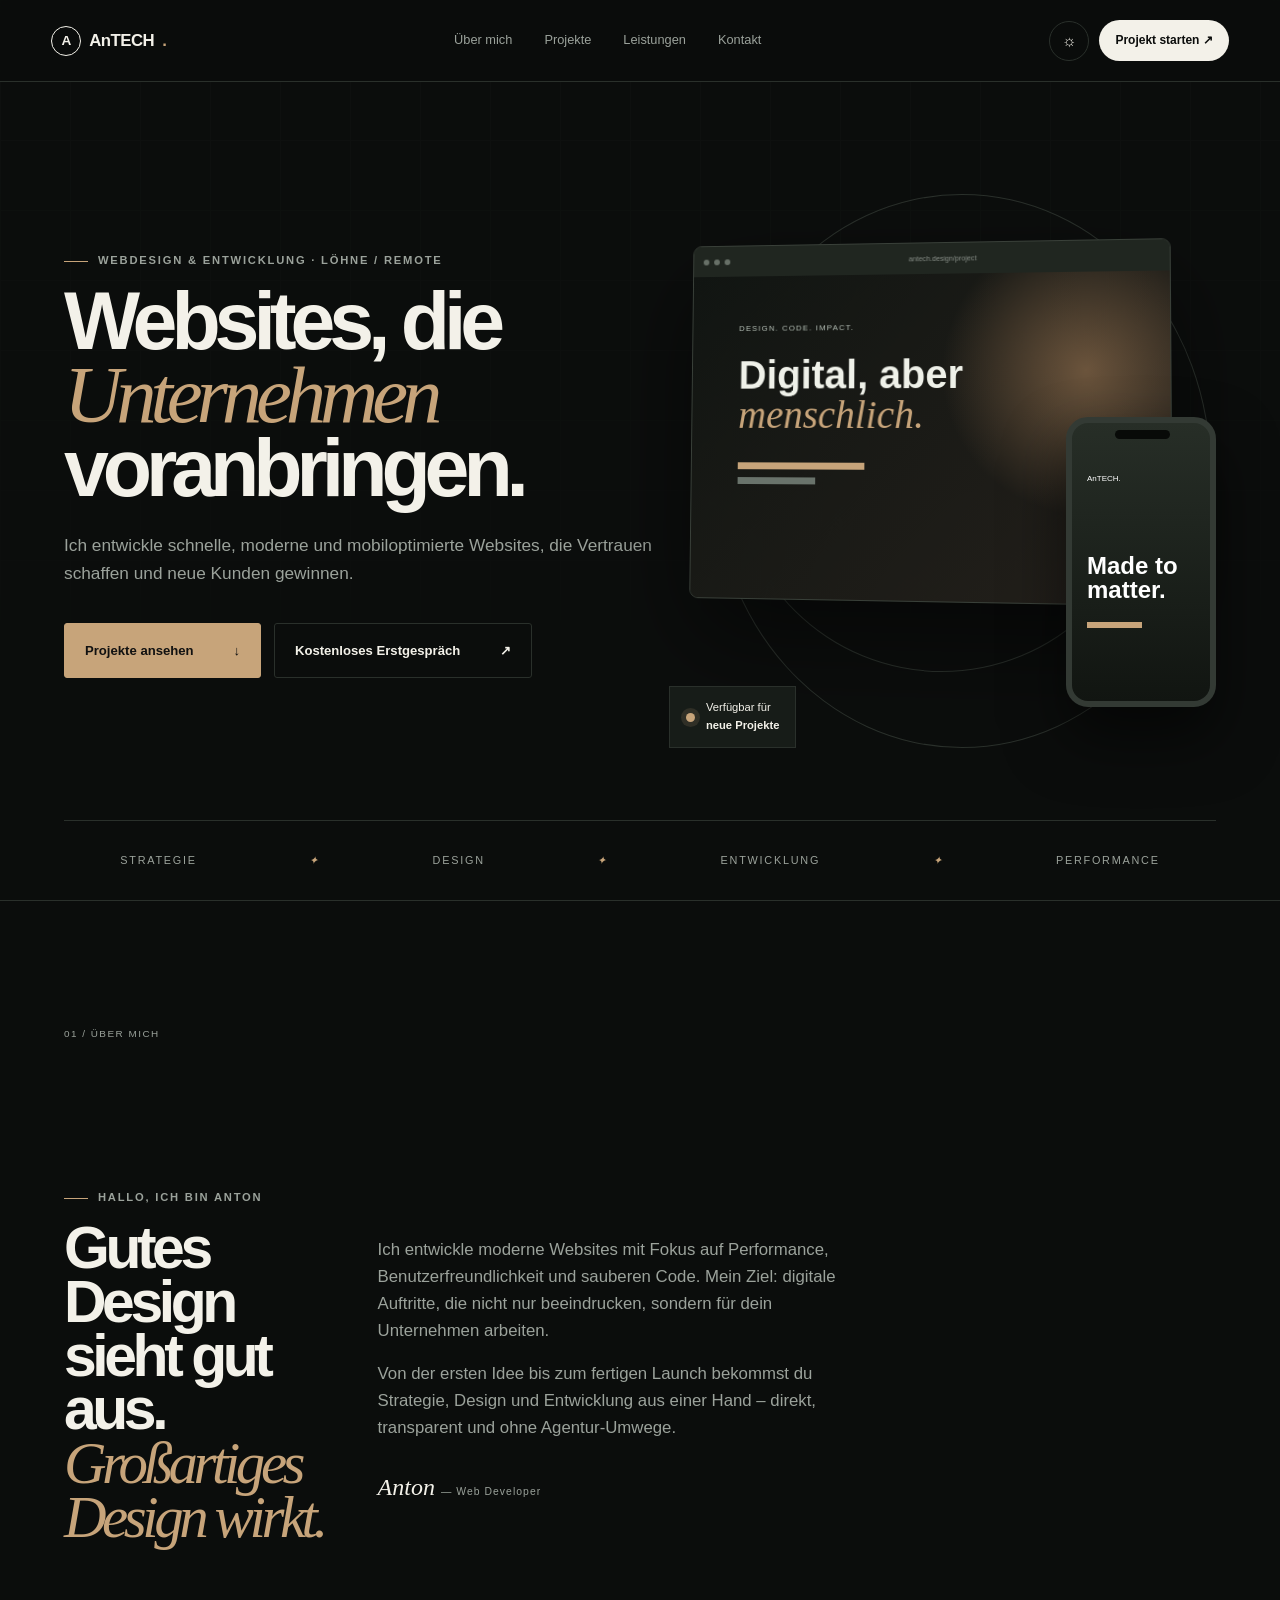
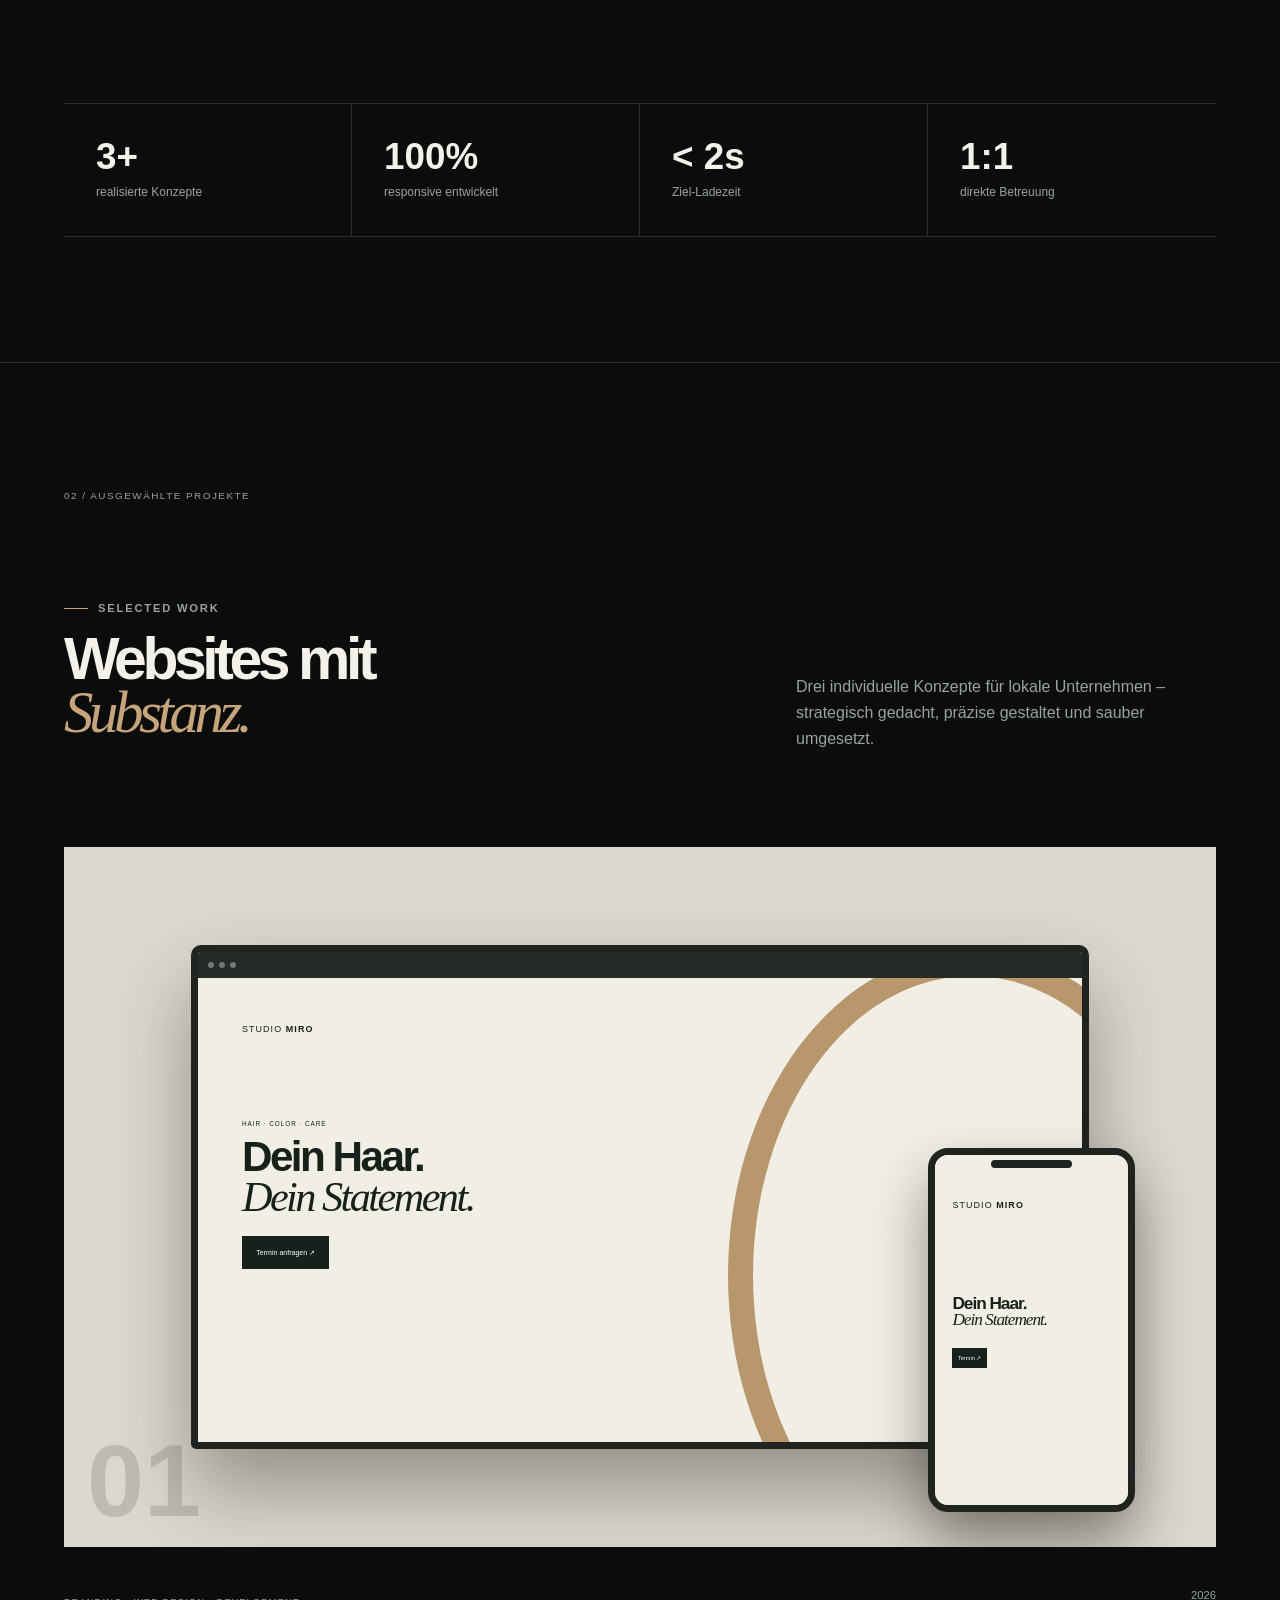
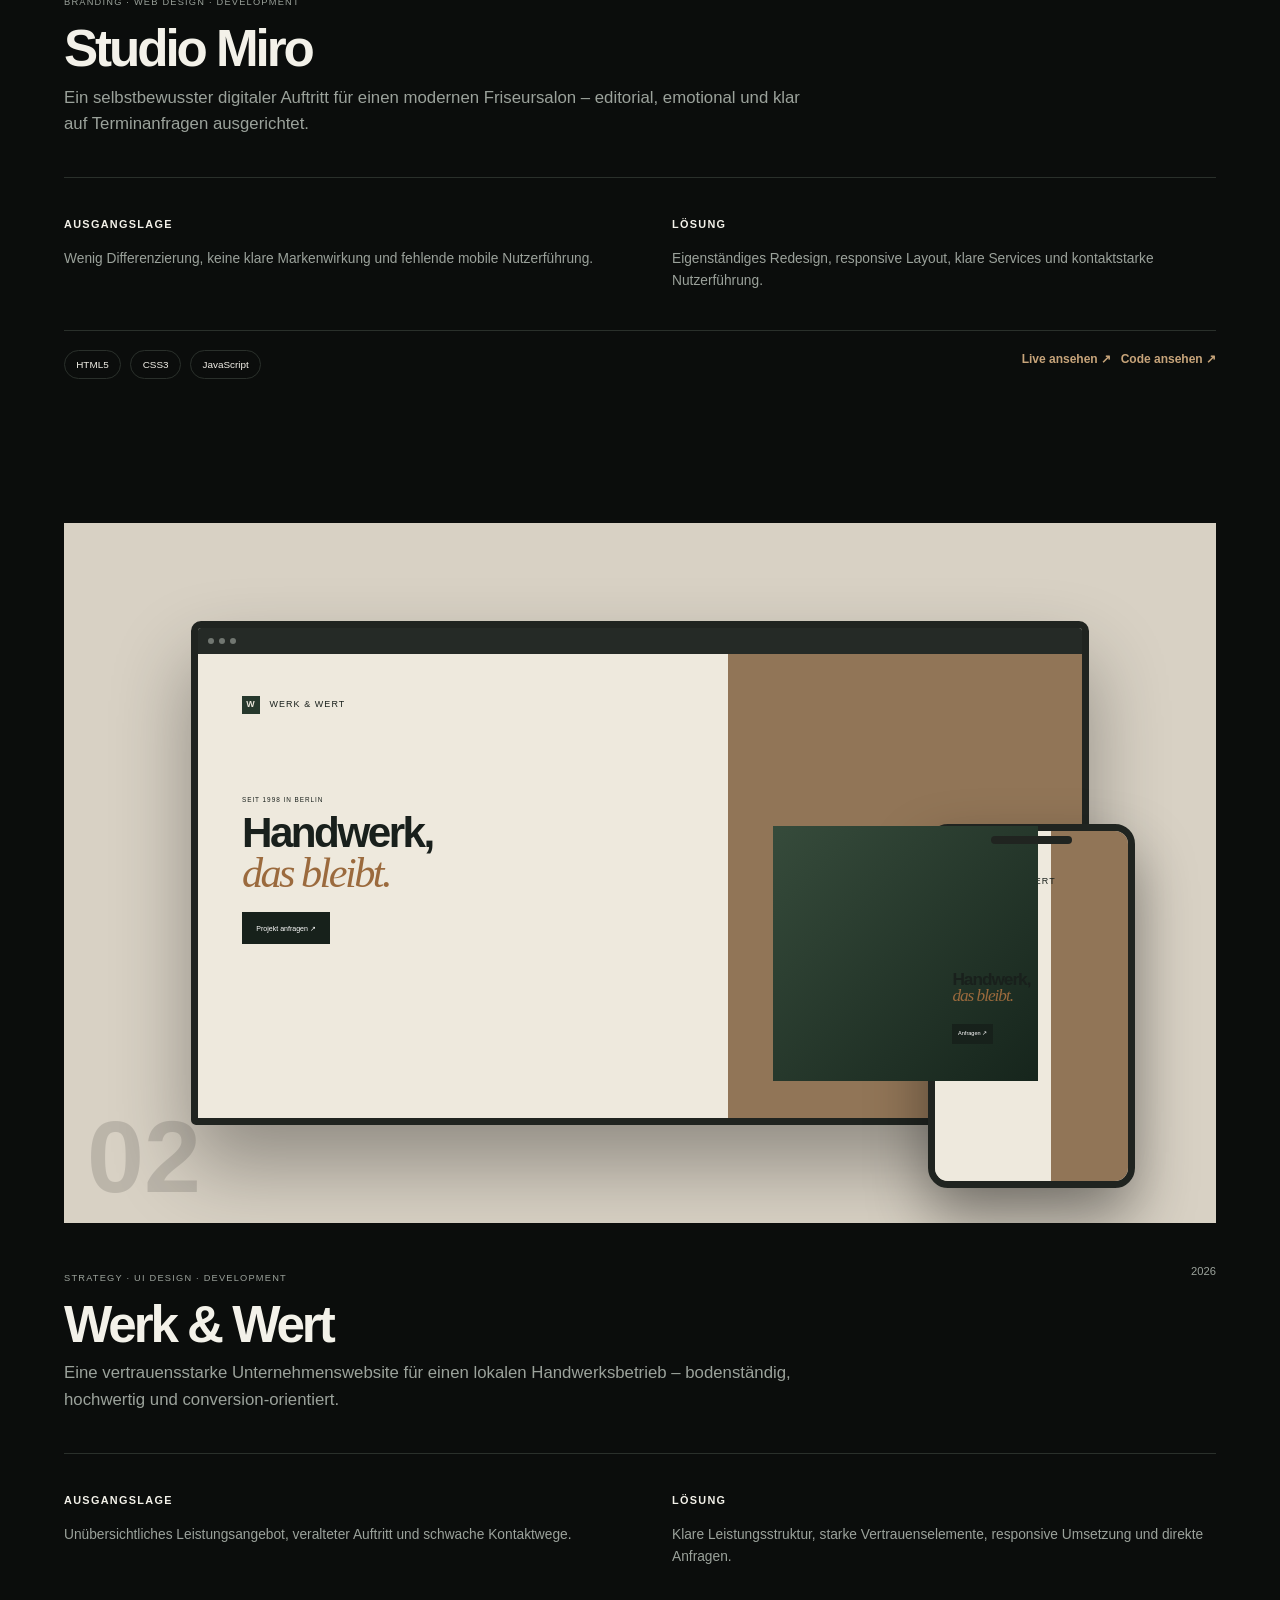
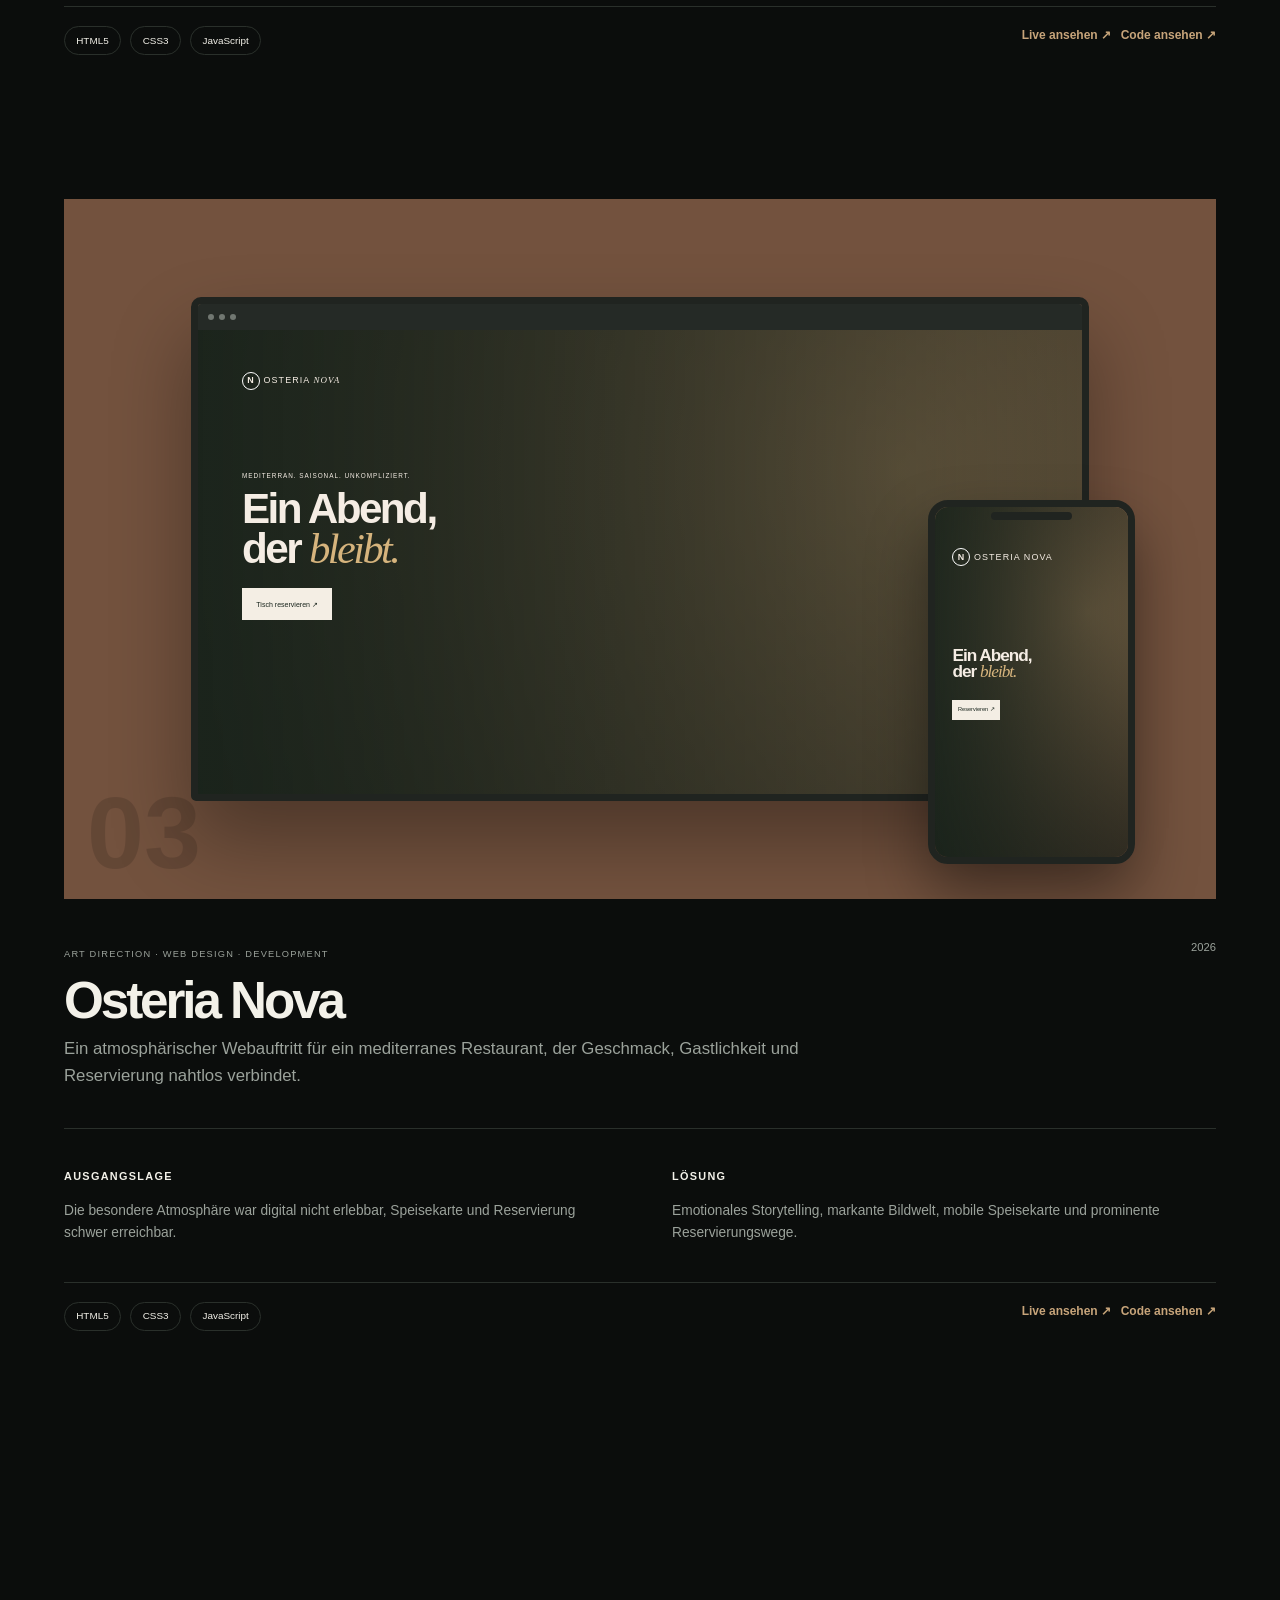
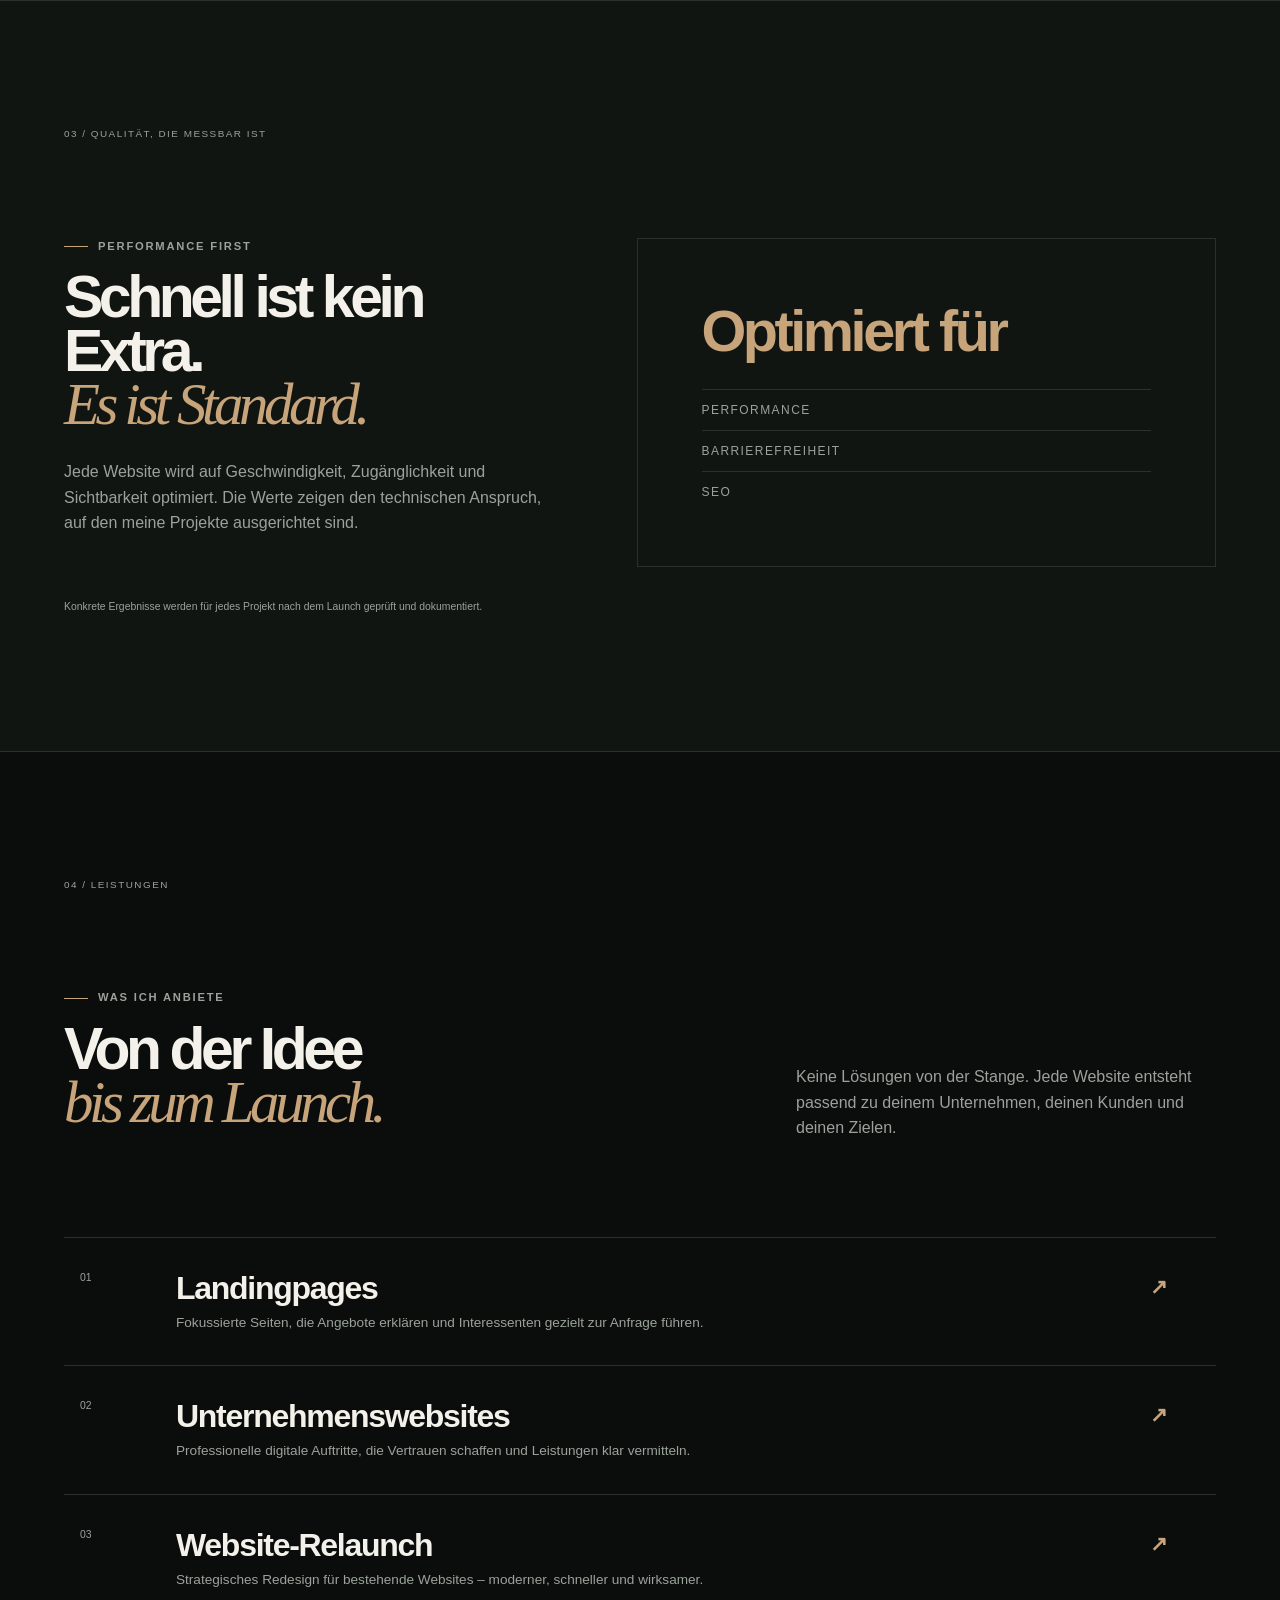
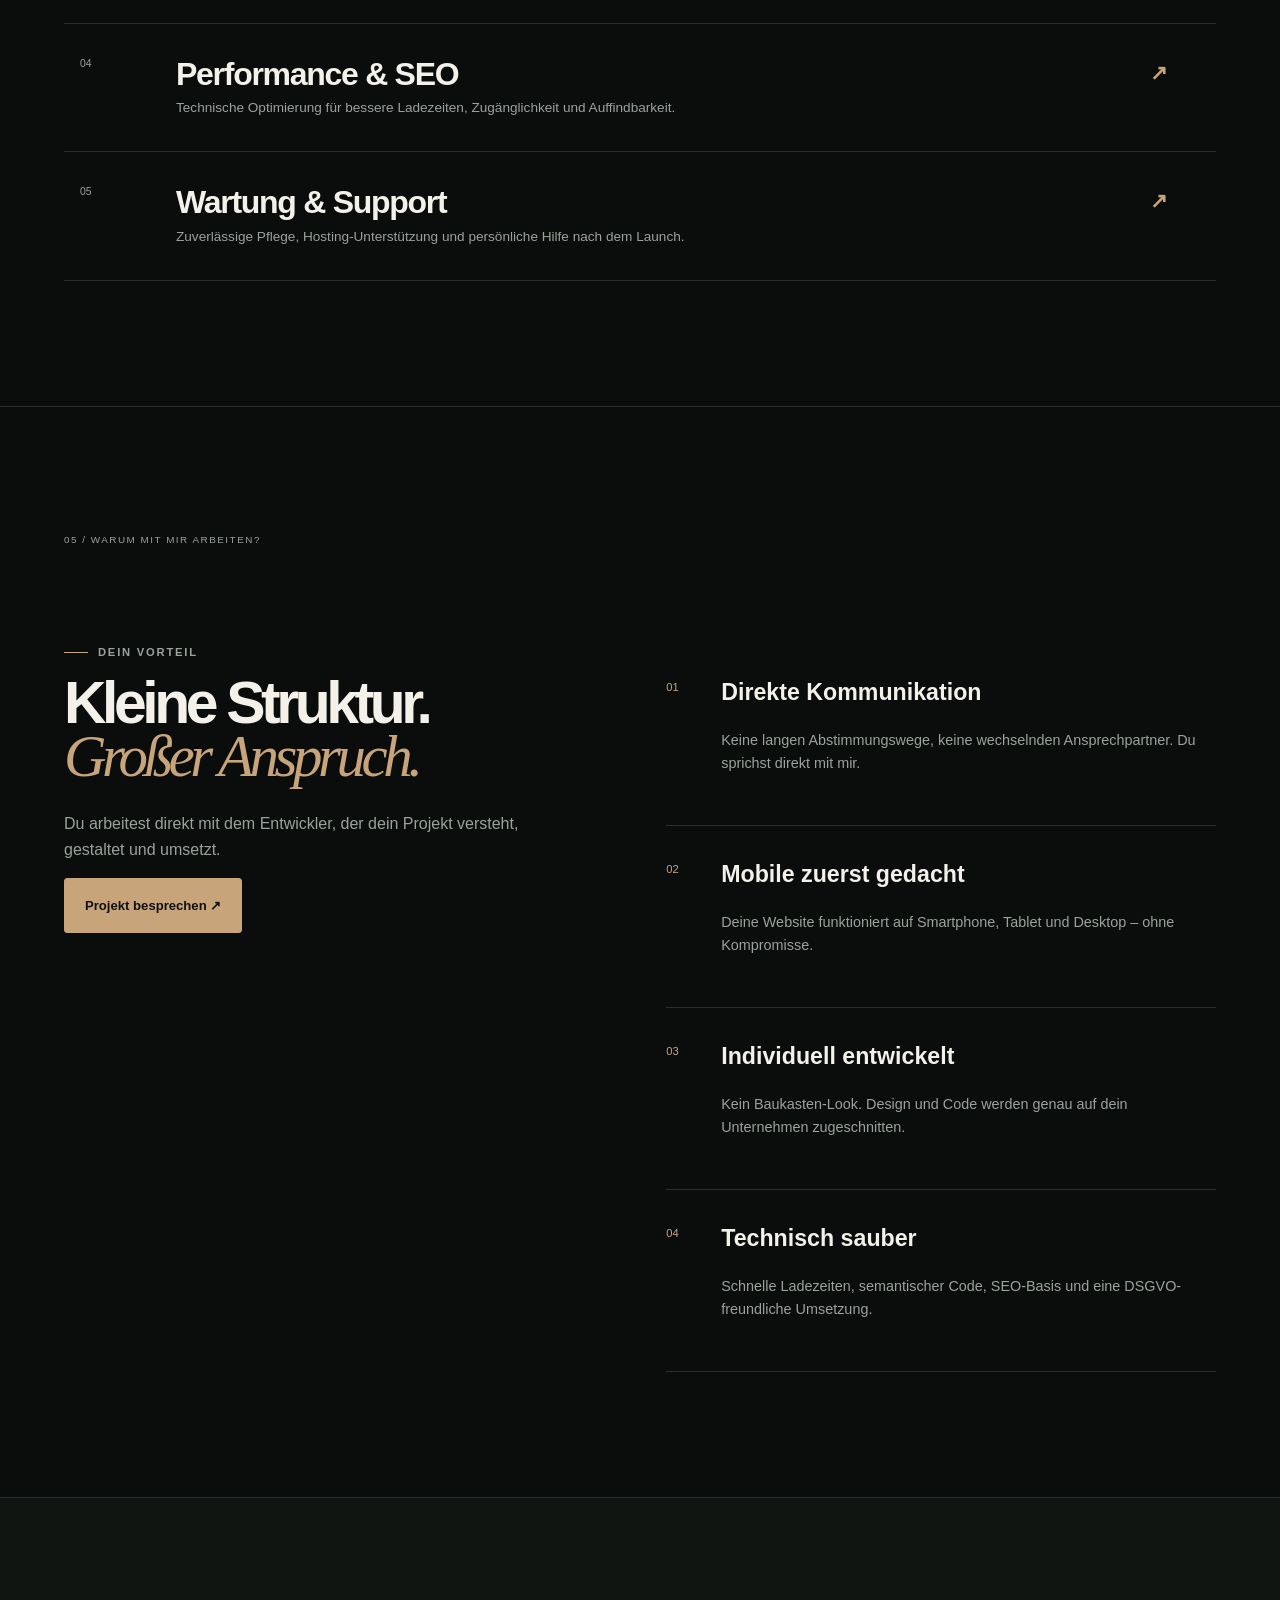
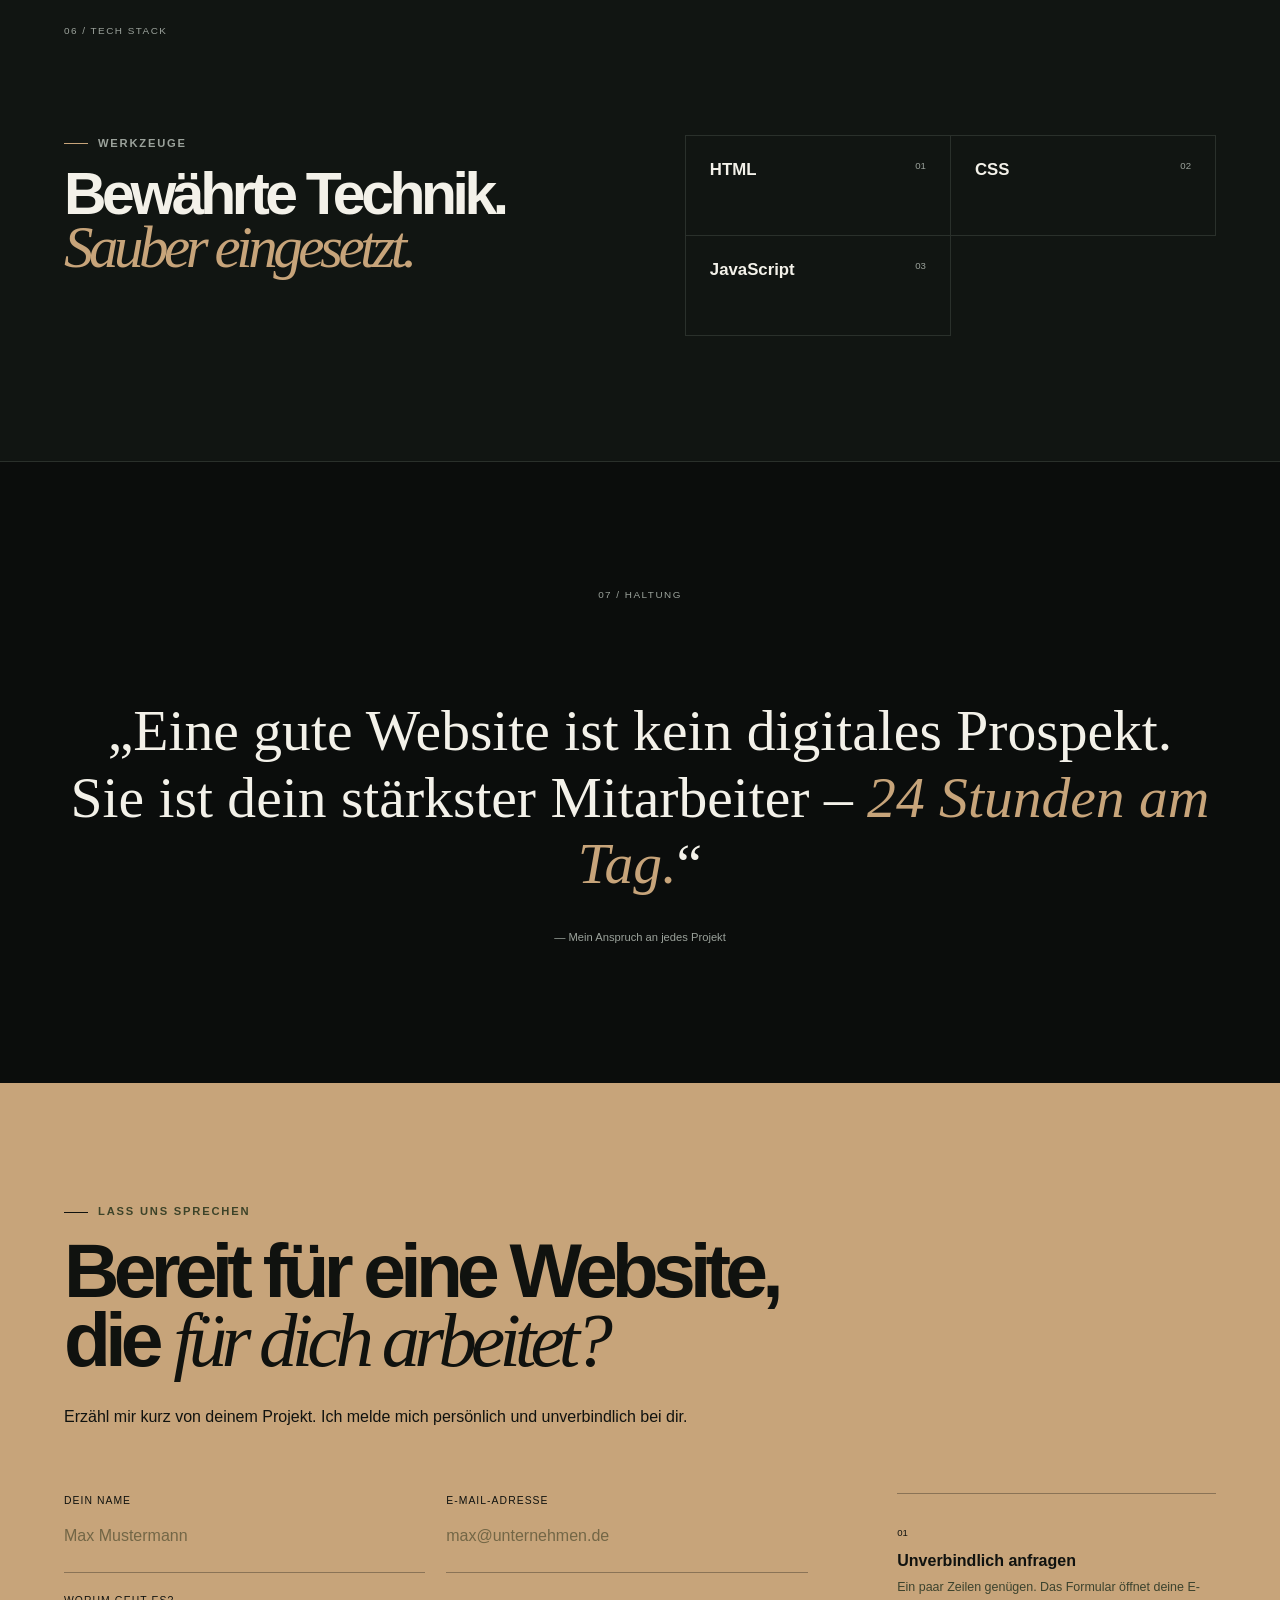
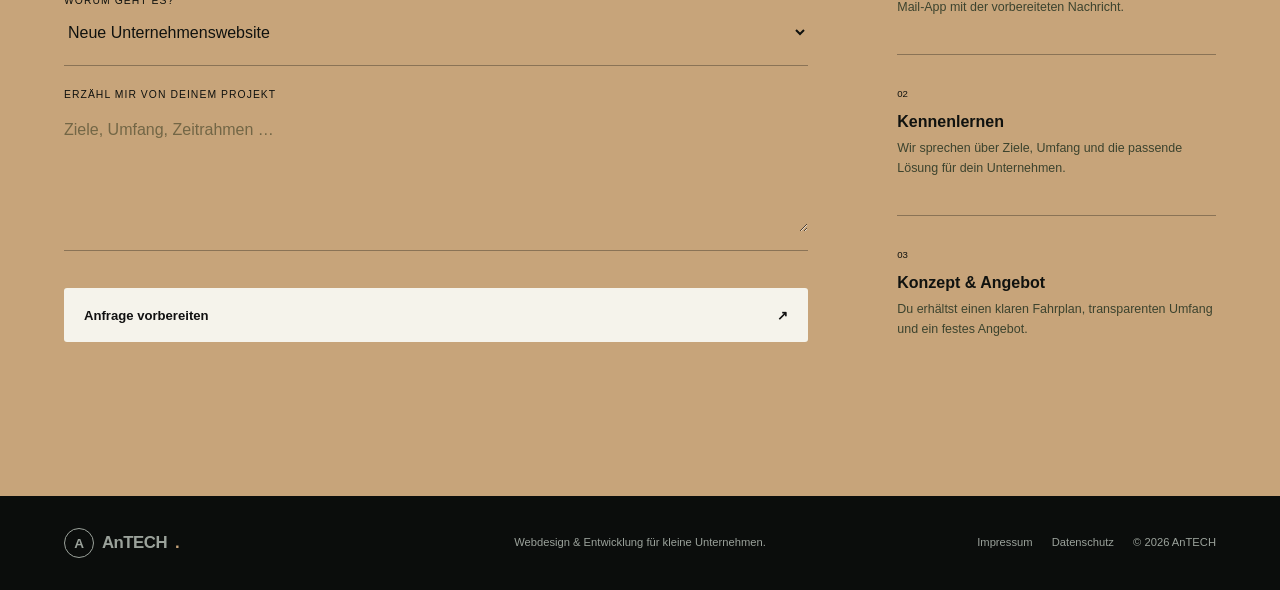
==== index.html @ 81f3001c "Introduce AnTECH portfolio branding" ====
<!doctype html>
<html lang="de" data-theme="dark">
<head>
  <meta charset="utf-8">
  <meta name="viewport" content="width=device-width, initial-scale=1">
  <meta name="description" content="AnTECH entwickelt moderne, schnelle und mobiloptimierte Websites für kleine Unternehmen.">
  <meta name="theme-color" content="#0b0d0c">
  <title>AnTECH — Webdesign & Entwicklung</title>
  <link rel="stylesheet" href="styles.css">
  <script src="script.js" defer></script>
</head>
<body>
  <a class="skip-link" href="#main">Zum Inhalt springen</a>
  <header class="site-header">
    <a class="brand" href="#top" aria-label="AnTECH Startseite"><span>A</span> AnTECH<span class="brand-dot">.</span></a>
    <nav aria-label="Hauptnavigation" id="nav">
      <a href="#about">Über mich</a><a href="#projects">Projekte</a><a href="#services">Leistungen</a><a href="#contact">Kontakt</a>
    </nav>
    <div class="header-actions">
      <button class="theme-toggle" type="button" aria-label="Farbschema wechseln"><span class="theme-icon">☼</span></button>
      <a class="mini-cta" href="#contact">Projekt starten <span>↗</span></a>
      <button class="menu-toggle" type="button" aria-label="Menü öffnen" aria-expanded="false" aria-controls="nav"><span></span><span></span></button>
    </div>
  </header>

  <main id="main">
    <section class="hero" id="top">
      <div class="hero-grid-bg" aria-hidden="true"></div>
      <div class="hero-copy reveal">
        <p class="eyebrow"><span></span> Webdesign & Entwicklung · Löhne / remote</p>
        <h1>Websites, die<br><em>Unternehmen</em><br>voranbringen.</h1>
        <p class="hero-lead">Ich entwickle schnelle, moderne und mobiloptimierte Websites, die Vertrauen schaffen und neue Kunden gewinnen.</p>
        <div class="hero-actions">
          <a class="button primary" href="#projects">Projekte ansehen <span>↓</span></a>
          <a class="button ghost" href="#contact">Kostenloses Erstgespräch <span>↗</span></a>
        </div>
      </div>
      <div class="hero-visual reveal" aria-label="Vorschau einer modernen Website auf verschiedenen Geräten">
        <div class="orbit orbit-one"></div><div class="orbit orbit-two"></div>
        <div class="browser-card">
          <div class="browser-bar"><i></i><i></i><i></i><span>antech.design/project</span></div>
          <div class="browser-body"><small>DESIGN. CODE. IMPACT.</small><strong>Digital, aber<br><em>menschlich.</em></strong><span></span><span></span></div>
        </div>
        <div class="phone-card"><div class="phone-notch"></div><small>AnTECH.</small><strong>Made to<br>matter.</strong><span></span></div>
        <div class="availability"><i></i><span>Verfügbar für<br><strong>neue Projekte</strong></span></div>
      </div>
      <div class="hero-bottom">
        <span>STRATEGIE</span><i>✦</i><span>DESIGN</span><i>✦</i><span>ENTWICKLUNG</span><i>✦</i><span>PERFORMANCE</span>
      </div>
    </section>

    <section class="section about" id="about">
      <div class="section-index">01 / ÜBER MICH</div>
      <div class="about-heading reveal"><p class="eyebrow"><span></span> Hallo, ich bin Anton</p><h2>Gutes Design sieht gut aus.<br><em>Großartiges Design wirkt.</em></h2></div>
      <div class="about-body reveal">
        <p>Ich entwickle moderne Websites mit Fokus auf Performance, Benutzerfreundlichkeit und sauberen Code. Mein Ziel: digitale Auftritte, die nicht nur beeindrucken, sondern für dein Unternehmen arbeiten.</p>
        <p>Von der ersten Idee bis zum fertigen Launch bekommst du Strategie, Design und Entwicklung aus einer Hand – direkt, transparent und ohne Agentur-Umwege.</p>
        <div class="signature">Anton <span>— Web Developer</span></div>
      </div>
      <div class="stats reveal">
        <div><strong>3+</strong><span>realisierte Konzepte</span></div><div><strong>100%</strong><span>responsive entwickelt</span></div><div><strong>&lt; 2s</strong><span>Ziel-Ladezeit</span></div><div><strong>1:1</strong><span>direkte Betreuung</span></div>
      </div>
    </section>

    <section class="section projects" id="projects">
      <div class="section-index">02 / AUSGEWÄHLTE PROJEKTE</div>
      <div class="section-title reveal"><div><p class="eyebrow"><span></span> Selected Work</p><h2>Websites mit<br><em>Substanz.</em></h2></div><p>Drei individuelle Konzepte für lokale Unternehmen – strategisch gedacht, präzise gestaltet und sauber umgesetzt.</p></div>

      <article class="project reveal">
        <div class="project-showcase salon-preview">
          <div class="device desktop"><div class="device-bar"><i></i><i></i><i></i></div><div class="salon-ui"><small>STUDIO <b>MIRO</b></small><div><span>HAIR · COLOR · CARE</span><strong>Dein Haar.<br><em>Dein Statement.</em></strong><button>Termin anfragen ↗</button></div><div class="art-rings"></div></div></div>
          <div class="device mobile"><div class="mobile-top"></div><div class="salon-ui"><small>STUDIO <b>MIRO</b></small><div><strong>Dein Haar.<br><em>Dein Statement.</em></strong><button>Termin ↗</button></div></div></div>
          <span class="project-no">01</span>
        </div>
        <div class="project-info">
          <div class="project-head"><div><span class="project-type">BRANDING · WEB DESIGN · DEVELOPMENT</span><h3>Studio Miro</h3></div><span>2026</span></div>
          <p class="project-intro">Ein selbstbewusster digitaler Auftritt für einen modernen Friseursalon – editorial, emotional und klar auf Terminanfragen ausgerichtet.</p>
          <div class="case-grid"><div><h4>Ausgangslage</h4><p>Wenig Differenzierung, keine klare Markenwirkung und fehlende mobile Nutzerführung.</p></div><div><h4>Lösung</h4><p>Eigenständiges Redesign, responsive Layout, klare Services und kontaktstarke Nutzerführung.</p></div></div>
          <div class="project-footer"><div class="tags"><span>HTML5</span><span>CSS3</span><span>JavaScript</span></div><div class="project-links"><a href="projects/studio-miro/" target="_blank">Live ansehen ↗</a><a href="https://github.com/anthuon/Portfolio/tree/main/projects/studio-miro" target="_blank" rel="noopener noreferrer">Code ansehen ↗</a></div></div>
        </div>
      </article>

      <article class="project reverse reveal">
        <div class="project-showcase craft-preview">
          <div class="device desktop"><div class="device-bar"><i></i><i></i><i></i></div><div class="craft-ui"><small><b>W</b> WERK & WERT</small><div><span>SEIT 1998 IN BERLIN</span><strong>Handwerk,<br><em>das bleibt.</em></strong><button>Projekt anfragen ↗</button></div><div class="craft-block"></div></div></div>
          <div class="device mobile"><div class="mobile-top"></div><div class="craft-ui"><small><b>W</b> WERK & WERT</small><div><strong>Handwerk,<br><em>das bleibt.</em></strong><button>Anfragen ↗</button></div></div></div>
          <span class="project-no">02</span>
        </div>
        <div class="project-info">
          <div class="project-head"><div><span class="project-type">STRATEGY · UI DESIGN · DEVELOPMENT</span><h3>Werk & Wert</h3></div><span>2026</span></div>
          <p class="project-intro">Eine vertrauensstarke Unternehmenswebsite für einen lokalen Handwerksbetrieb – bodenständig, hochwertig und conversion-orientiert.</p>
          <div class="case-grid"><div><h4>Ausgangslage</h4><p>Unübersichtliches Leistungsangebot, veralteter Auftritt und schwache Kontaktwege.</p></div><div><h4>Lösung</h4><p>Klare Leistungsstruktur, starke Vertrauenselemente, responsive Umsetzung und direkte Anfragen.</p></div></div>
          <div class="project-footer"><div class="tags"><span>HTML5</span><span>CSS3</span><span>JavaScript</span></div><div class="project-links"><a href="projects/werk-wert/" target="_blank">Live ansehen ↗</a><a href="https://github.com/anthuon/Portfolio/tree/main/projects/werk-wert" target="_blank" rel="noopener noreferrer">Code ansehen ↗</a></div></div>
        </div>
      </article>

      <article class="project reveal">
        <div class="project-showcase food-preview">
          <div class="device desktop"><div class="device-bar"><i></i><i></i><i></i></div><div class="food-ui"><small><b>N</b> OSTERIA <em>NOVA</em></small><div><span>MEDITERRAN. SAISONAL. UNKOMPLIZIERT.</span><strong>Ein Abend,<br>der <em>bleibt.</em></strong><button>Tisch reservieren ↗</button></div></div></div>
          <div class="device mobile"><div class="mobile-top"></div><div class="food-ui"><small><b>N</b> OSTERIA NOVA</small><div><strong>Ein Abend,<br>der <em>bleibt.</em></strong><button>Reservieren ↗</button></div></div></div>
          <span class="project-no">03</span>
        </div>
        <div class="project-info">
          <div class="project-head"><div><span class="project-type">ART DIRECTION · WEB DESIGN · DEVELOPMENT</span><h3>Osteria Nova</h3></div><span>2026</span></div>
          <p class="project-intro">Ein atmosphärischer Webauftritt für ein mediterranes Restaurant, der Geschmack, Gastlichkeit und Reservierung nahtlos verbindet.</p>
          <div class="case-grid"><div><h4>Ausgangslage</h4><p>Die besondere Atmosphäre war digital nicht erlebbar, Speisekarte und Reservierung schwer erreichbar.</p></div><div><h4>Lösung</h4><p>Emotionales Storytelling, markante Bildwelt, mobile Speisekarte und prominente Reservierungswege.</p></div></div>
          <div class="project-footer"><div class="tags"><span>HTML5</span><span>CSS3</span><span>JavaScript</span></div><div class="project-links"><a href="projects/osteria-nova/" target="_blank">Live ansehen ↗</a><a href="https://github.com/anthuon/Portfolio/tree/main/projects/osteria-nova" target="_blank" rel="noopener noreferrer">Code ansehen ↗</a></div></div>
        </div>
      </article>
    </section>

    <section class="quality section">
      <div class="section-index">03 / QUALITÄT, DIE MESSBAR IST</div>
      <div class="quality-layout">
        <div class="quality-copy reveal"><p class="eyebrow"><span></span> Performance first</p><h2>Schnell ist kein Extra.<br><em>Es ist Standard.</em></h2><p>Jede Website wird auf Geschwindigkeit, Zugänglichkeit und Sichtbarkeit optimiert. Die Werte zeigen den technischen Anspruch, auf den meine Projekte ausgerichtet sind.</p></div>
        <div class="performance-focus reveal" aria-label="Technische Qualitätsziele"><strong>Optimiert für</strong><span>Performance</span><span>Barrierefreiheit</span><span>SEO</span></div>
      </div>
      <p class="score-note">Konkrete Ergebnisse werden für jedes Projekt nach dem Launch geprüft und dokumentiert.</p>
    </section>

    <section class="section services" id="services">
      <div class="section-index">04 / LEISTUNGEN</div>
      <div class="section-title reveal"><div><p class="eyebrow"><span></span> Was ich anbiete</p><h2>Von der Idee<br><em>bis zum Launch.</em></h2></div><p>Keine Lösungen von der Stange. Jede Website entsteht passend zu deinem Unternehmen, deinen Kunden und deinen Zielen.</p></div>
      <div class="service-list reveal">
        <article><span>01</span><div><h3>Landingpages</h3><p>Fokussierte Seiten, die Angebote erklären und Interessenten gezielt zur Anfrage führen.</p></div><b>↗</b></article>
        <article><span>02</span><div><h3>Unternehmenswebsites</h3><p>Professionelle digitale Auftritte, die Vertrauen schaffen und Leistungen klar vermitteln.</p></div><b>↗</b></article>
        <article><span>03</span><div><h3>Website-Relaunch</h3><p>Strategisches Redesign für bestehende Websites – moderner, schneller und wirksamer.</p></div><b>↗</b></article>
        <article><span>04</span><div><h3>Performance & SEO</h3><p>Technische Optimierung für bessere Ladezeiten, Zugänglichkeit und Auffindbarkeit.</p></div><b>↗</b></article>
        <article><span>05</span><div><h3>Wartung & Support</h3><p>Zuverlässige Pflege, Hosting-Unterstützung und persönliche Hilfe nach dem Launch.</p></div><b>↗</b></article>
      </div>
    </section>

    <section class="section why">
      <div class="section-index">05 / WARUM MIT MIR ARBEITEN?</div>
      <div class="why-layout">
        <div class="why-sticky reveal"><p class="eyebrow"><span></span> Dein Vorteil</p><h2>Kleine Struktur.<br><em>Großer Anspruch.</em></h2><p>Du arbeitest direkt mit dem Entwickler, der dein Projekt versteht, gestaltet und umsetzt.</p><a class="button primary" href="#contact">Projekt besprechen ↗</a></div>
        <div class="benefits reveal"><article><span>01</span><div><h3>Direkte Kommunikation</h3><p>Keine langen Abstimmungswege, keine wechselnden Ansprechpartner. Du sprichst direkt mit mir.</p></div></article><article><span>02</span><div><h3>Mobile zuerst gedacht</h3><p>Deine Website funktioniert auf Smartphone, Tablet und Desktop – ohne Kompromisse.</p></div></article><article><span>03</span><div><h3>Individuell entwickelt</h3><p>Kein Baukasten-Look. Design und Code werden genau auf dein Unternehmen zugeschnitten.</p></div></article><article><span>04</span><div><h3>Technisch sauber</h3><p>Schnelle Ladezeiten, semantischer Code, SEO-Basis und eine DSGVO-freundliche Umsetzung.</p></div></article></div>
      </div>
    </section>

    <section class="section stack">
      <div class="section-index">06 / TECH STACK</div>
      <div class="stack-layout reveal"><div><p class="eyebrow"><span></span> Werkzeuge</p><h2>Bewährte Technik.<br><em>Sauber eingesetzt.</em></h2></div><div class="stack-grid"><span>HTML<small>01</small></span><span>CSS<small>02</small></span><span>JavaScript<small>03</small></span></div></div>
    </section>

    <section class="section testimonial">
      <div class="section-index">07 / HALTUNG</div>
      <blockquote class="reveal">„Eine gute Website ist kein digitales Prospekt. Sie ist dein stärkster Mitarbeiter – <em>24 Stunden am Tag.</em>“</blockquote>
      <p>— Mein Anspruch an jedes Projekt</p>
    </section>

    <section class="contact" id="contact">
      <div class="contact-top reveal"><p class="eyebrow"><span></span> Lass uns sprechen</p><h2>Bereit für eine Website,<br>die <em>für dich arbeitet?</em></h2><p>Erzähl mir kurz von deinem Projekt. Ich melde mich persönlich und unverbindlich bei dir.</p></div>
      <div class="contact-grid">
        <form class="contact-form reveal" novalidate>
          <div class="field"><label for="name">Dein Name</label><input id="name" name="name" type="text" placeholder="Max Mustermann" required></div>
          <div class="field"><label for="email">E-Mail-Adresse</label><input id="email" name="email" type="email" placeholder="max@unternehmen.de" required></div>
          <div class="field full"><label for="project">Worum geht es?</label><select id="project" name="project"><option>Neue Unternehmenswebsite</option><option>Landingpage</option><option>Website-Relaunch</option><option>Performance-Optimierung</option><option>Etwas anderes</option></select></div>
          <div class="field full"><label for="message">Erzähl mir von deinem Projekt</label><textarea id="message" name="message" rows="4" placeholder="Ziele, Umfang, Zeitrahmen …" required></textarea></div>
          <button class="button light full" type="submit">Anfrage vorbereiten <span>↗</span></button><p class="form-status full" aria-live="polite"></p>
        </form>
        <aside class="contact-aside reveal"><div><span>01</span><h3>Unverbindlich anfragen</h3><p>Ein paar Zeilen genügen. Das Formular öffnet deine E-Mail-App mit der vorbereiteten Nachricht.</p></div><div><span>02</span><h3>Kennenlernen</h3><p>Wir sprechen über Ziele, Umfang und die passende Lösung für dein Unternehmen.</p></div><div><span>03</span><h3>Konzept & Angebot</h3><p>Du erhältst einen klaren Fahrplan, transparenten Umfang und ein festes Angebot.</p></div></aside>
      </div>
    </section>
  </main>

  <footer>
    <a class="brand" href="#top"><span>A</span> AnTECH<span class="brand-dot">.</span></a>
    <p>Webdesign & Entwicklung für kleine Unternehmen.</p>
    <div><a href="impressum.html">Impressum</a><a href="datenschutz.html">Datenschutz</a><span>© <span id="year"></span> AnTECH</span></div>
  </footer>
</body>
</html>
---- styles.css ----
:root{--bg:#0b0d0c;--surface:#111512;--surface-2:#171c18;--text:#f3f1e9;--muted:#9ba29b;--line:#2a302b;--accent:#c7a47a;--dark:#0b0d0c;--white:#f7f5ee;--serif:Georgia,'Times New Roman',serif;--sans:'DM Sans',sans-serif;--display:'Manrope',sans-serif}
[data-theme="light"]{--bg:#e5dbce;--surface:#d9cdbc;--surface-2:#cdbfac;--text:#211c17;--muted:#675c51;--line:#b7a895;--accent:#765435;--white:#211c17}
*{box-sizing:border-box}html{scroll-behavior:smooth;scroll-padding-top:82px}body{margin:0;background:var(--bg);color:var(--text);font-family:var(--sans);line-height:1.6;transition:background .35s,color .35s}a{color:inherit;text-decoration:none}button,input,textarea,select{font:inherit}.skip-link{position:fixed;top:-100px;left:1rem;background:var(--accent);color:#10120f;padding:.7rem 1rem;z-index:100}.skip-link:focus{top:1rem}.site-header{height:82px;display:flex;align-items:center;justify-content:space-between;padding:0 4vw;border-bottom:1px solid var(--line);position:fixed;top:0;width:100%;z-index:20;background:color-mix(in srgb,var(--bg) 88%,transparent);backdrop-filter:blur(14px);-webkit-backdrop-filter:blur(14px)}.brand{display:flex;align-items:center;gap:8px;font:700 1.05rem var(--display);letter-spacing:-.03em}.brand>span:first-child{display:grid;place-items:center;width:30px;height:30px;border:1px solid currentColor;border-radius:50%;font-size:.85rem}.brand-dot{color:var(--accent)}nav{display:flex;gap:2rem;font-size:.8rem;color:var(--muted)}nav a{transition:color .2s}nav a:hover{color:var(--text)}.header-actions{display:flex;align-items:center;gap:.65rem}.theme-toggle,.menu-toggle{border:1px solid var(--line);background:transparent;color:var(--text);width:40px;height:40px;border-radius:50%;cursor:pointer}.mini-cta{background:var(--text);color:var(--bg);padding:.68rem 1rem;border-radius:100px;font-size:.75rem;font-weight:700}.menu-toggle{display:none}.hero{min-height:100vh;padding:150px 5vw 0;position:relative;overflow:hidden;display:grid;grid-template-columns:1.05fr .95fr;align-items:center}.hero-grid-bg{position:absolute;inset:0;background-image:linear-gradient(var(--line) 1px,transparent 1px),linear-gradient(90deg,var(--line) 1px,transparent 1px);background-size:70px 70px;opacity:.12;mask-image:linear-gradient(to bottom,black,transparent 88%)}.hero-copy,.hero-visual{position:relative;z-index:2}.eyebrow{font-size:.7rem;letter-spacing:.16em;text-transform:uppercase;font-weight:700;color:var(--muted);display:flex;align-items:center;gap:10px}.eyebrow>span{display:block;width:24px;height:1px;background:var(--accent)}h1,h2,h3,p{margin-top:0}.hero h1,.section h2,.contact h2{font:700 clamp(3rem,6.3vw,6.8rem)/.91 var(--display);letter-spacing:-.075em;margin:.9rem 0 1.7rem}.hero h1 em,.section h2 em,.contact h2 em{font-family:var(--serif);font-weight:400;color:var(--accent)}.hero-lead{max-width:610px;color:var(--muted);font-size:clamp(1rem,1.35vw,1.25rem)}.hero-actions{display:flex;gap:.8rem;margin-top:2.2rem}.button{display:inline-flex;align-items:center;justify-content:space-between;gap:2.5rem;padding:1rem 1.25rem;border-radius:3px;border:1px solid var(--line);font-size:.82rem;font-weight:700;cursor:pointer}.button.primary{background:var(--accent);color:#111;border-color:var(--accent)}.button.ghost{background:transparent}.button.light{background:#f5f3eb;color:#111;border:0}.hero-visual{height:590px}.orbit{position:absolute;border:1px solid var(--line);border-radius:50%;inset:4% 1% 2% 8%;animation:spin 30s linear infinite}.orbit-two{inset:15% 12%;animation-direction:reverse}.browser-card{position:absolute;top:12%;left:3%;width:88%;height:360px;border:1px solid #394039;border-radius:9px;background:#121713;box-shadow:0 40px 100px #0008;transform:perspective(900px) rotateY(-5deg) rotateX(2deg);overflow:hidden}.browser-bar{height:31px;background:#202620;display:flex;align-items:center;gap:5px;padding:0 10px}.browser-bar i{width:6px;height:6px;border-radius:50%;background:#677067}.browser-bar span{font-size:.45rem;color:#8a918a;margin:auto}.browser-body{height:calc(100% - 31px);padding:48px;color:#eff1e9;background:radial-gradient(circle at 83% 30%,#475d1b,transparent 31%),linear-gradient(135deg,#111512,#20271e);display:flex;flex-direction:column;align-items:flex-start}.browser-body small{font-size:.5rem;letter-spacing:.15em;color:#b7c1b8}.browser-body strong{font:700 2.5rem/1 var(--display);margin:20px 0}.browser-body em{font-family:var(--serif);font-weight:400;color:var(--accent)}.browser-body>span{width:130px;height:7px;background:#d7ff45;margin-top:8px}.browser-body>span:last-child{width:80px;background:#69736b}.phone-card{position:absolute;right:0;bottom:9%;width:150px;height:290px;border:6px solid #333a34;border-radius:22px;background:linear-gradient(#272e27,#111511);color:white;padding:40px 15px 20px;box-shadow:0 30px 60px #0008}.phone-notch{position:absolute;top:7px;left:43px;width:55px;height:9px;border-radius:10px;background:#080a08}.phone-card small{font-size:.5rem}.phone-card strong{font:700 1.5rem/1 var(--display);display:block;margin-top:65px}.phone-card>span{display:block;background:var(--accent);width:55px;height:6px;margin-top:20px}.availability{position:absolute;left:0;bottom:2%;background:var(--surface-2);border:1px solid var(--line);padding:.75rem 1rem;display:flex;gap:.7rem;align-items:center;font-size:.7rem}.availability i{width:9px;height:9px;background:var(--accent);border-radius:50%;box-shadow:0 0 0 5px #d7ff4520}.hero-bottom{grid-column:1/-1;align-self:end;height:80px;border-top:1px solid var(--line);display:flex;align-items:center;justify-content:space-around;color:var(--muted);font-size:.68rem;letter-spacing:.16em}.hero-bottom i{color:var(--accent)}.section{padding:125px 5vw;border-top:1px solid var(--line)}.section-index{font-size:.62rem;color:var(--muted);letter-spacing:.15em;margin-bottom:6rem}.about{display:grid;grid-template-columns:.8fr 1.4fr 1fr;gap:4vw}.about .section-index,.about .stats{grid-column:1/-1}.about h2,.section-title h2,.quality h2,.why h2,.stack h2{font-size:clamp(2.5rem,4.6vw,5rem)}.about-body{padding-top:3rem;color:var(--muted);font-size:1.05rem}.signature{font:italic 1.5rem var(--serif);color:var(--text);margin-top:2rem}.signature span{font:400 .65rem var(--sans);color:var(--muted);letter-spacing:.1em}.stats{display:grid;grid-template-columns:repeat(4,1fr);margin-top:5rem;border-top:1px solid var(--line);border-bottom:1px solid var(--line)}.stats div{padding:2rem;border-right:1px solid var(--line)}.stats div:last-child{border:0}.stats strong{display:block;font:700 2.3rem var(--display)}.stats span{color:var(--muted);font-size:.75rem}.section-title{display:flex;justify-content:space-between;align-items:end;margin-bottom:5rem}.section-title>p{max-width:420px;color:var(--muted)}.project{margin-bottom:9rem}.project-showcase{height:min(58vw,700px);position:relative;display:flex;justify-content:center;align-items:center;overflow:hidden}.salon-preview{background:#d9dfcc}.craft-preview{background:#d8d1c4}.food-preview{background:#73523e}.device.desktop{width:78%;height:72%;border:7px solid #202420;border-radius:10px 10px 5px 5px;box-shadow:0 40px 80px #0005;overflow:hidden}.device-bar{height:26px;background:#252a26;display:flex;align-items:center;gap:5px;padding-left:10px}.device-bar i{width:6px;height:6px;background:#717771;border-radius:50%}.device.mobile{position:absolute;right:7%;bottom:5%;width:18%;height:52%;border:7px solid #202420;border-radius:20px;box-shadow:0 30px 60px #0006;overflow:hidden}.mobile-top{position:absolute;width:42%;height:8px;top:5px;left:29%;background:#202420;border-radius:10px;z-index:2}.salon-ui,.craft-ui,.food-ui{height:calc(100% - 26px);position:relative;padding:4% 5%;overflow:hidden}.salon-ui{background:#f0eee5;color:#17211b}.salon-ui small,.craft-ui small,.food-ui small{font-size:clamp(.35rem,.7vw,.7rem);letter-spacing:.12em}.salon-ui>div,.craft-ui>div,.food-ui>div{margin-top:10%;display:flex;flex-direction:column;align-items:flex-start;position:relative;z-index:2}.salon-ui span,.craft-ui span,.food-ui span{font-size:clamp(.3rem,.5vw,.5rem);letter-spacing:.15em}.salon-ui strong,.craft-ui strong,.food-ui strong{font:600 clamp(1.3rem,3.3vw,3.5rem)/.95 var(--display);letter-spacing:-.06em;margin:.5rem 0 1.2rem}.salon-ui em,.craft-ui em,.food-ui em{font-family:var(--serif);font-weight:400}.salon-ui button,.craft-ui button,.food-ui button{border:0;background:#17211b;color:white;padding:.65rem .9rem;font-size:clamp(.35rem,.55vw,.58rem)}.art-rings{position:absolute!important;width:55%;height:140%;border:25px solid #a9b75a;border-radius:50%;right:-15%;top:-25%;z-index:0!important}.device.mobile .salon-ui,.device.mobile .craft-ui,.device.mobile .food-ui{height:100%;padding:18% 9% 5%}.device.mobile .salon-ui>div,.device.mobile .craft-ui>div,.device.mobile .food-ui>div{margin-top:45%}.device.mobile strong{font-size:clamp(.7rem,1.35vw,1.3rem)}.device.mobile button{padding:.35rem;font-size:.35rem}.craft-ui{background:linear-gradient(90deg,#eee9dd 60%,#917557 60%);color:#19201c}.craft-ui small b{display:inline-grid;place-items:center;width:18px;height:18px;background:#26382c;color:#e8e4d9;margin-right:6px}.craft-ui em{color:#9b6a3d}.craft-block{position:absolute!important;right:5%;bottom:8%;width:30%;height:55%;background:linear-gradient(135deg,#364b3b,#16251c);margin:0!important}.food-ui{color:#f5ede4;background:linear-gradient(90deg,#17231be8,#17231b90),radial-gradient(circle at 80% 30%,#c09165,#3b271f)}.food-ui small b{display:inline-grid;place-items:center;border:1px solid white;border-radius:50%;width:18px;height:18px}.food-ui strong em{color:#d6b47d}.food-ui button{background:#f4eee4;color:#17231b}.project-no{position:absolute;left:2%;bottom:1%;font:700 clamp(3rem,8vw,8rem) var(--display);color:#0002}.project-info{padding:2.5rem 0 0}.project-head{display:flex;justify-content:space-between;align-items:flex-start}.project-type{font-size:.58rem;color:var(--muted);letter-spacing:.13em}.project-head h3{font:700 clamp(2rem,4vw,4rem) var(--display);letter-spacing:-.06em;margin:.4rem 0}.project-head>span{font-size:.7rem;color:var(--muted)}.project-intro{font-size:1.05rem;max-width:760px;color:var(--muted)}.case-grid{display:grid;grid-template-columns:1fr 1fr;gap:4rem;border-top:1px solid var(--line);margin-top:2.4rem;padding-top:1.5rem}.case-grid h4{font-size:.68rem;text-transform:uppercase;letter-spacing:.12em}.case-grid p{color:var(--muted);font-size:.86rem}.project-footer{border-top:1px solid var(--line);margin-top:1.5rem;padding-top:1.2rem;display:flex;justify-content:space-between}.tags,.project-links{display:flex;gap:.6rem;flex-wrap:wrap}.tags span{border:1px solid var(--line);border-radius:30px;padding:.35rem .7rem;font-size:.62rem}.project-links{font-size:.75rem;font-weight:700}.project-links a{color:var(--accent)}.project-links span{color:var(--muted)}.quality{background:var(--surface);}.quality-layout{display:grid;grid-template-columns:1fr 1.2fr;gap:7vw}.quality-copy>p:last-child{max-width:550px;color:var(--muted)}.scores{display:grid;grid-template-columns:1fr 1fr}.score{aspect-ratio:1.35;border:1px solid var(--line);display:flex;flex-direction:column;justify-content:center;align-items:center;margin:-.5px}.score strong{font:700 clamp(2.5rem,5vw,5.5rem) var(--display);color:var(--accent);letter-spacing:-.08em}.score span{font-size:.65rem;color:var(--muted);text-transform:uppercase;letter-spacing:.1em}.score-note{font-size:.65rem;color:var(--muted);margin-top:2rem}.service-list{border-top:1px solid var(--line)}.service-list article{display:grid;grid-template-columns:80px 1fr 50px;gap:1rem;padding:2rem 1rem;border-bottom:1px solid var(--line);transition:background .3s,padding .3s}.service-list article:hover{background:var(--surface);padding-left:2rem}.service-list article>span{font-size:.65rem;color:var(--muted)}.service-list h3{font:600 clamp(1.4rem,2.5vw,2.4rem) var(--display);letter-spacing:-.04em;margin-bottom:.3rem}.service-list p{color:var(--muted);max-width:650px;margin:0;font-size:.85rem}.service-list b{font-size:1.3rem;color:var(--accent)}.why-layout{display:grid;grid-template-columns:1fr 1.1fr;gap:8vw}.why-sticky{align-self:start;position:sticky;top:4rem}.why-sticky>p:not(.eyebrow){color:var(--muted);max-width:460px}.benefits article{display:grid;grid-template-columns:55px 1fr;padding:2.2rem 0;border-bottom:1px solid var(--line)}.benefits article>span{color:var(--accent);font-size:.7rem}.benefits h3{font:600 1.45rem var(--display)}.benefits p{color:var(--muted);font-size:.9rem}.stack{background:var(--surface)}.stack-layout{display:grid;grid-template-columns:1fr 1fr;gap:7vw}.stack-grid{display:grid;grid-template-columns:1fr 1fr;border-top:1px solid var(--line);border-left:1px solid var(--line)}.stack-grid>span{height:100px;border-right:1px solid var(--line);border-bottom:1px solid var(--line);padding:1.5rem;display:flex;justify-content:space-between;font:600 1.05rem var(--display)}.stack-grid small{font:400 .6rem var(--sans);color:var(--muted)}.testimonial{text-align:center}.testimonial blockquote{font:400 clamp(2rem,4.5vw,4.6rem)/1.15 var(--serif);max-width:1150px;margin:0 auto}.testimonial blockquote em{color:var(--accent)}.testimonial>p{font-size:.7rem;color:var(--muted);margin-top:2rem}.contact{background:var(--accent);color:#10120f;padding:120px 5vw}.contact .eyebrow{color:#3d4329}.contact .eyebrow span{background:#10120f}.contact h2{font-size:clamp(2.8rem,6vw,6rem)}.contact h2 em{color:#10120f}.contact-top>p:last-child{max-width:650px}.contact-grid{display:grid;grid-template-columns:1.4fr .6fr;gap:7vw;margin-top:4rem}.contact-form{display:grid;grid-template-columns:1fr 1fr;gap:1.3rem}.field{border-bottom:1px solid #1115;padding-bottom:.6rem}.field.full,.full{grid-column:1/-1}.field label{font-size:.65rem;display:block;text-transform:uppercase;letter-spacing:.1em}.field input,.field textarea,.field select{border:0;background:transparent;width:100%;padding:.8rem 0;outline:0;color:#10120f}.field input::placeholder,.field textarea::placeholder{color:#29301888}.field input:focus,.field textarea:focus{box-shadow:0 2px 0 #10120f}.contact-form .button{margin-top:1rem;width:100%}.form-status{font-size:.75rem}.contact-aside>div{border-top:1px solid #1115;padding:1.5rem 0}.contact-aside span{font-size:.6rem}.contact-aside h3{margin:.5rem 0;font:600 1rem var(--display)}.contact-aside p{font-size:.78rem;color:#3c432e}footer{padding:2rem 5vw;display:grid;grid-template-columns:1fr 1fr 1fr;align-items:center;font-size:.7rem;color:var(--muted)}footer>p{text-align:center;margin:0}footer>div{display:flex;justify-content:flex-end;gap:1.2rem}.reveal{opacity:0;transform:translateY(28px);transition:opacity .8s ease,transform .8s ease}.reveal.visible{opacity:1;transform:none}@keyframes spin{to{transform:rotate(360deg)}}
@media(max-width:900px){.site-header nav{position:fixed;inset:82px 0 auto;background:var(--bg);padding:2rem 5vw;flex-direction:column;border-bottom:1px solid var(--line);transform:translateY(-140%);transition:.3s;z-index:-1}.site-header nav.open{transform:none}.menu-toggle{display:block}.menu-toggle span{display:block;width:16px;height:1px;background:currentColor;margin:5px auto}.mini-cta{display:none}.hero{grid-template-columns:1fr;padding-top:130px}.hero-visual{height:460px;margin-top:2rem}.hero-bottom{margin:0 -5vw;padding:0 5vw;gap:1rem;overflow:hidden}.about{grid-template-columns:1fr}.about .section-index,.about .stats{grid-column:auto}.about-body{padding-top:0}.stats{grid-template-columns:1fr 1fr}.section-title,.quality-layout,.why-layout,.stack-layout,.contact-grid{grid-template-columns:1fr;display:grid}.section-title{align-items:start}.project-showcase{height:70vw}.quality-layout,.why-layout,.stack-layout{gap:3rem}.why-sticky{position:static}.contact-grid{gap:4rem}footer{grid-template-columns:1fr;text-align:center;gap:1rem}footer>.brand{justify-content:center}footer>div{justify-content:center}}
@media(max-width:600px){.site-header{padding:0 5vw}.hero{min-height:auto}.hero h1{font-size:13.5vw}.hero-actions{flex-direction:column;align-items:stretch}.hero-visual{height:340px}.browser-card{height:240px;width:95%}.browser-body{padding:25px}.browser-body strong{font-size:1.65rem}.phone-card{width:95px;height:190px;border-width:4px;border-radius:15px}.phone-notch{left:27px;width:35px}.phone-card strong{font-size:.95rem;margin-top:30px}.availability{display:none}.section{padding:85px 5vw}.section-index{margin-bottom:3.5rem}.stats{grid-template-columns:1fr 1fr}.stats div{padding:1.2rem}.section-title{margin-bottom:3rem}.project{margin-bottom:6rem}.project-showcase{height:95vw}.device.desktop{width:90%;height:70%}.device.mobile{width:25%;right:3%;height:50%}.project-footer{flex-direction:column;gap:1rem}.case-grid{grid-template-columns:1fr;gap:1rem}.scores{grid-template-columns:1fr 1fr}.score{aspect-ratio:1}.service-list article{grid-template-columns:35px 1fr 20px;padding:1.5rem 0}.stack-grid>span{height:80px;padding:1rem;font-size:.85rem}.contact{padding:85px 5vw}.contact-form{grid-template-columns:1fr}.field{grid-column:1/-1}.hero-bottom span:nth-of-type(even),.hero-bottom i:nth-of-type(even){display:none}}
@media(prefers-reduced-motion:reduce){html{scroll-behavior:auto}.reveal{opacity:1;transform:none;transition:none}.orbit{animation:none}}
.performance-focus{border:1px solid var(--line);padding:clamp(2rem,5vw,5rem);display:flex;flex-direction:column;justify-content:center;gap:.6rem}.performance-focus strong{font:700 clamp(2.2rem,4.5vw,5rem)/1 var(--display);color:var(--accent);letter-spacing:-.06em;margin-bottom:1.2rem}.performance-focus span{border-top:1px solid var(--line);padding-top:.7rem;color:var(--muted);font-size:.75rem;text-transform:uppercase;letter-spacing:.12em}
.legal-header{position:static}.legal-main{max-width:900px;margin:0 auto;padding:90px 5vw 120px}.legal-main .eyebrow{margin-bottom:1.5rem}.legal-main h1{font:700 clamp(3rem,7vw,6rem)/.95 var(--display);letter-spacing:-.065em;margin-bottom:3rem}.legal-main h1 em{font-family:var(--serif);font-weight:400;color:var(--accent)}.legal-content{border-top:1px solid var(--line)}.legal-content section{padding:2rem 0;border-bottom:1px solid var(--line)}.legal-content h2{font:600 clamp(1.3rem,2.5vw,2rem) var(--display);letter-spacing:-.03em;margin-bottom:1rem}.legal-content h3{font-size:1rem;margin:1.5rem 0 .5rem}.legal-content p,.legal-content li{color:var(--muted);font-size:.92rem}.legal-content a{color:var(--accent);text-decoration:underline;text-underline-offset:3px}.legal-content address{font-style:normal;color:var(--muted)}.legal-content ul{padding-left:1.2rem}.legal-back{display:inline-flex;margin-bottom:3rem;font-size:.8rem;color:var(--muted)}.legal-footer{grid-template-columns:1fr auto}.legal-footer>div{justify-content:flex-end}
@media(max-width:600px){.legal-main{padding-top:60px}.legal-footer{grid-template-columns:1fr}.legal-footer>div{justify-content:center}}
.browser-body{background:radial-gradient(circle at 83% 30%,#6b543c,transparent 31%),linear-gradient(135deg,#111512,#24201b)}.browser-body>span{background:var(--accent)}.availability i{box-shadow:0 0 0 5px #c7a47a24}.salon-preview{background:#ddd8ce}.art-rings{border-color:#b8976d}[data-theme="light"] .site-header{background:color-mix(in srgb,var(--bg) 94%,transparent)}[data-theme="light"] .hero-grid-bg{opacity:.18}[data-theme="light"] .contact{background:#b9956d}[data-theme="light"] .button.primary{color:#fffaf3}
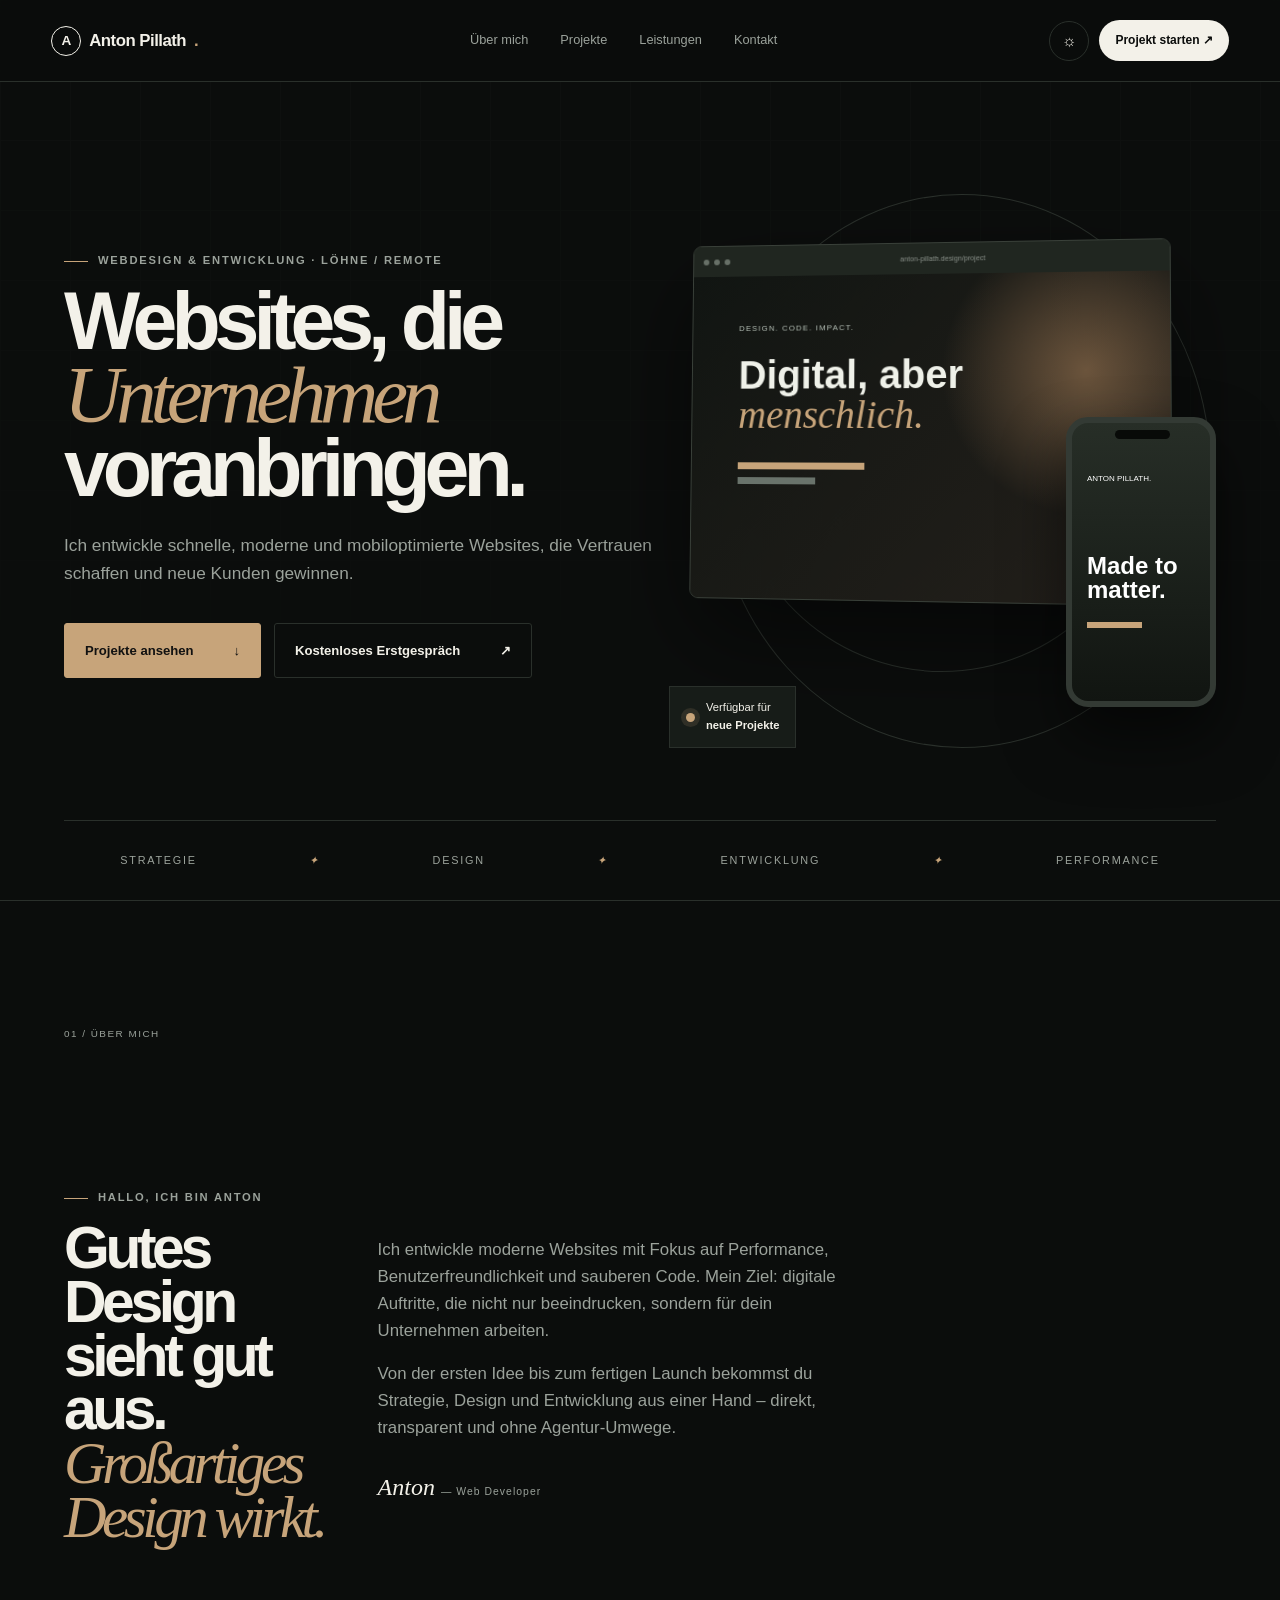
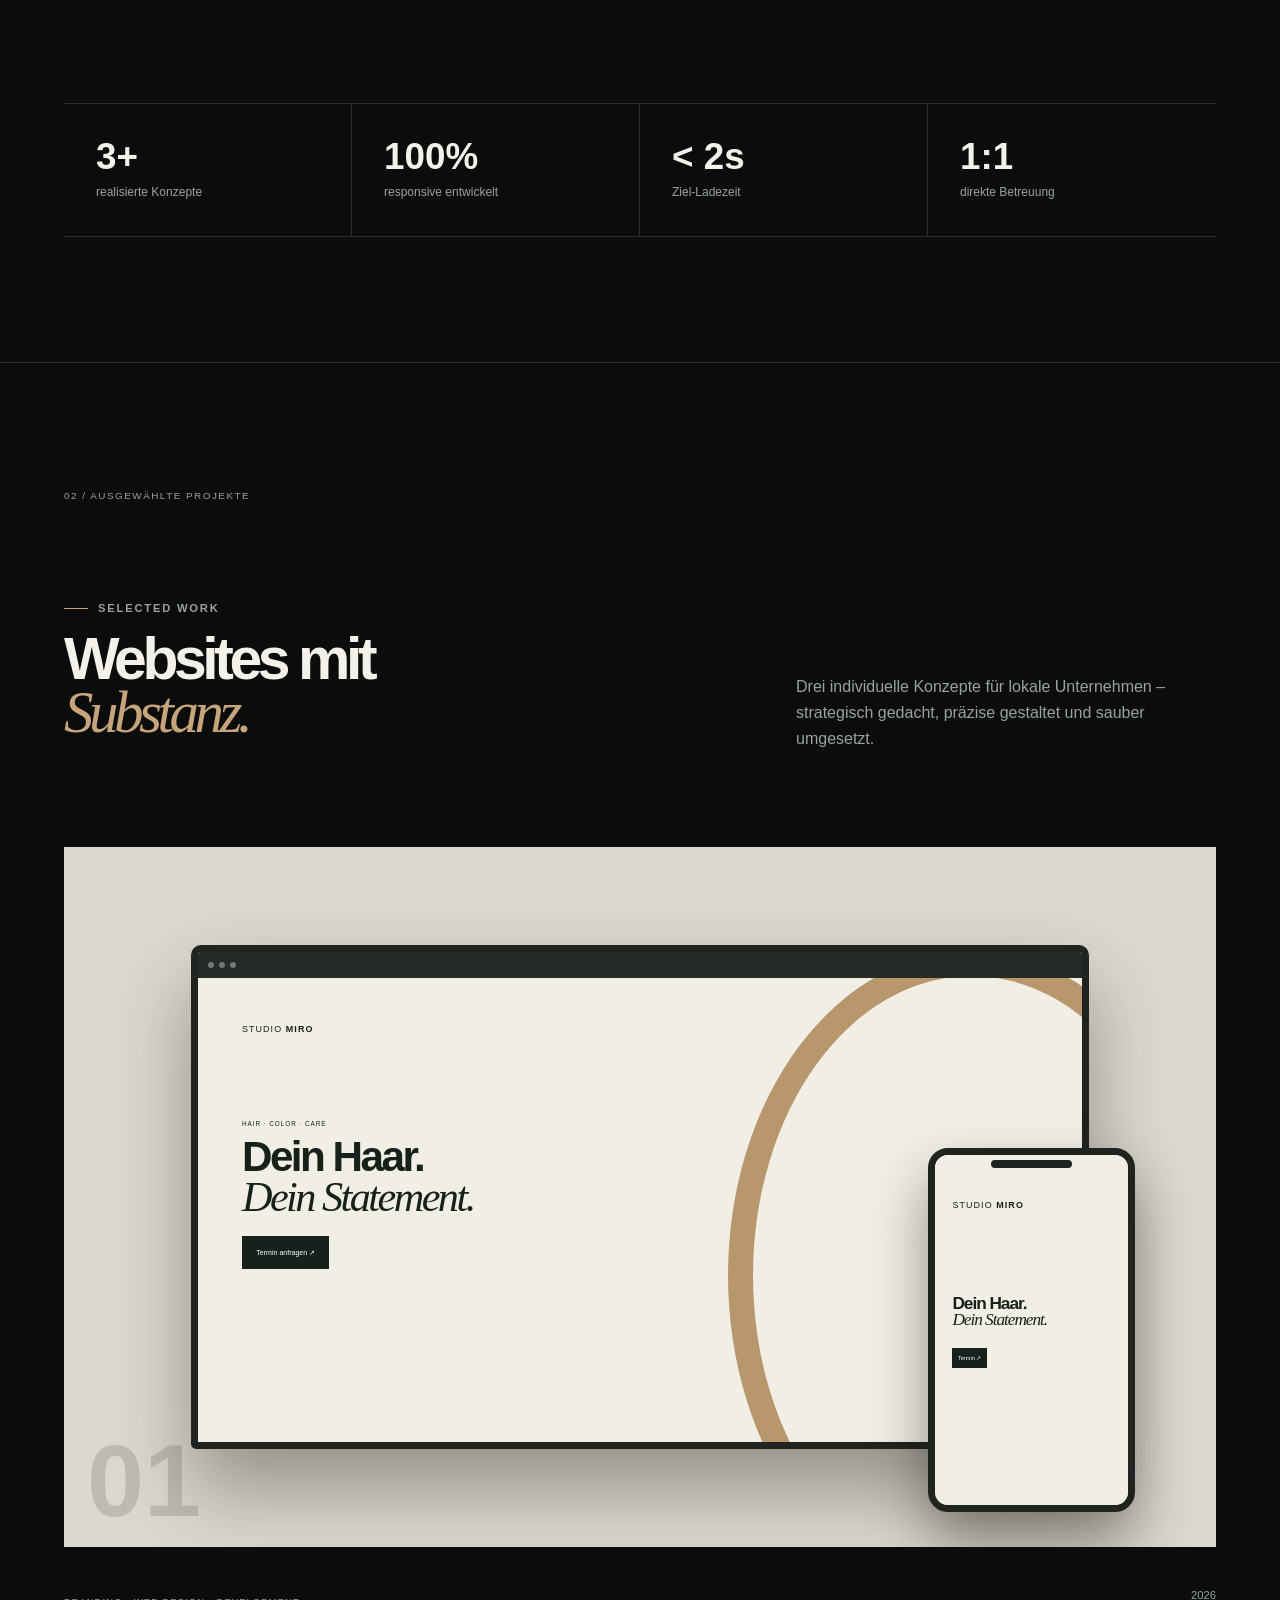
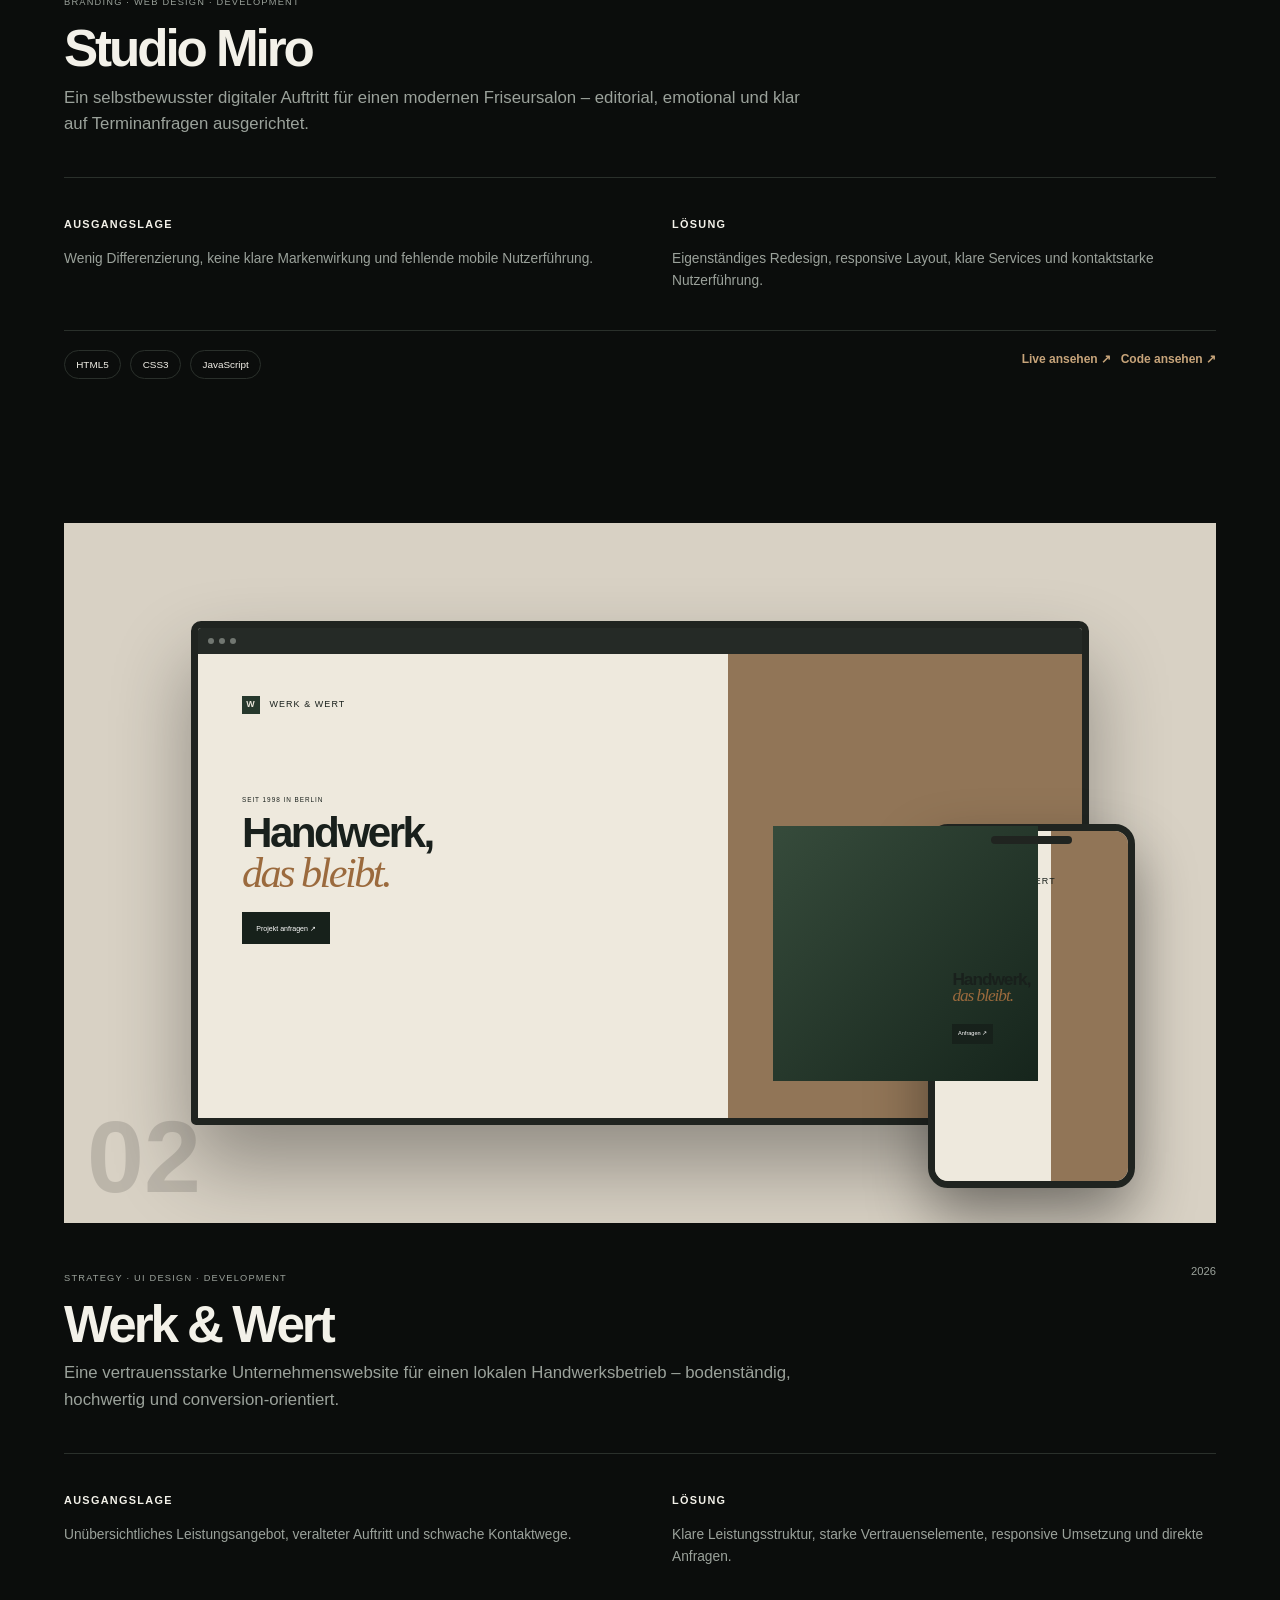
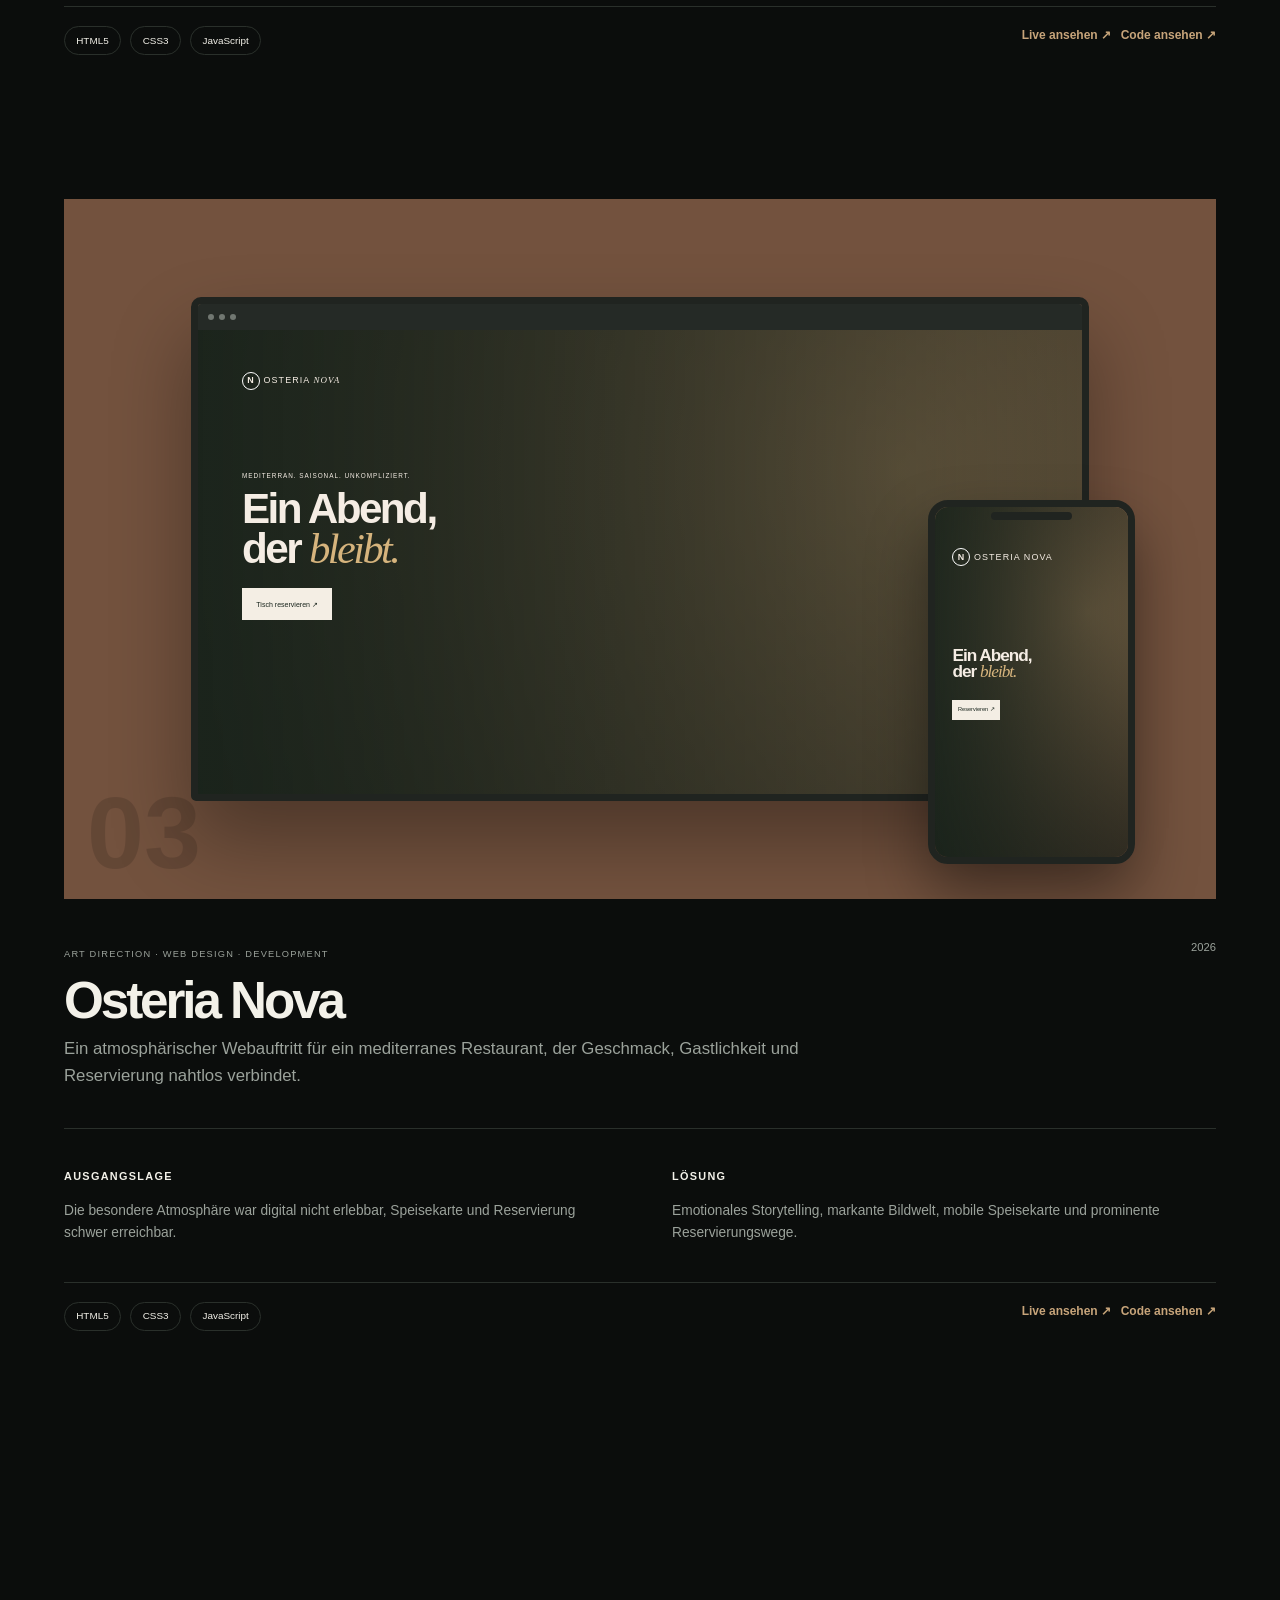
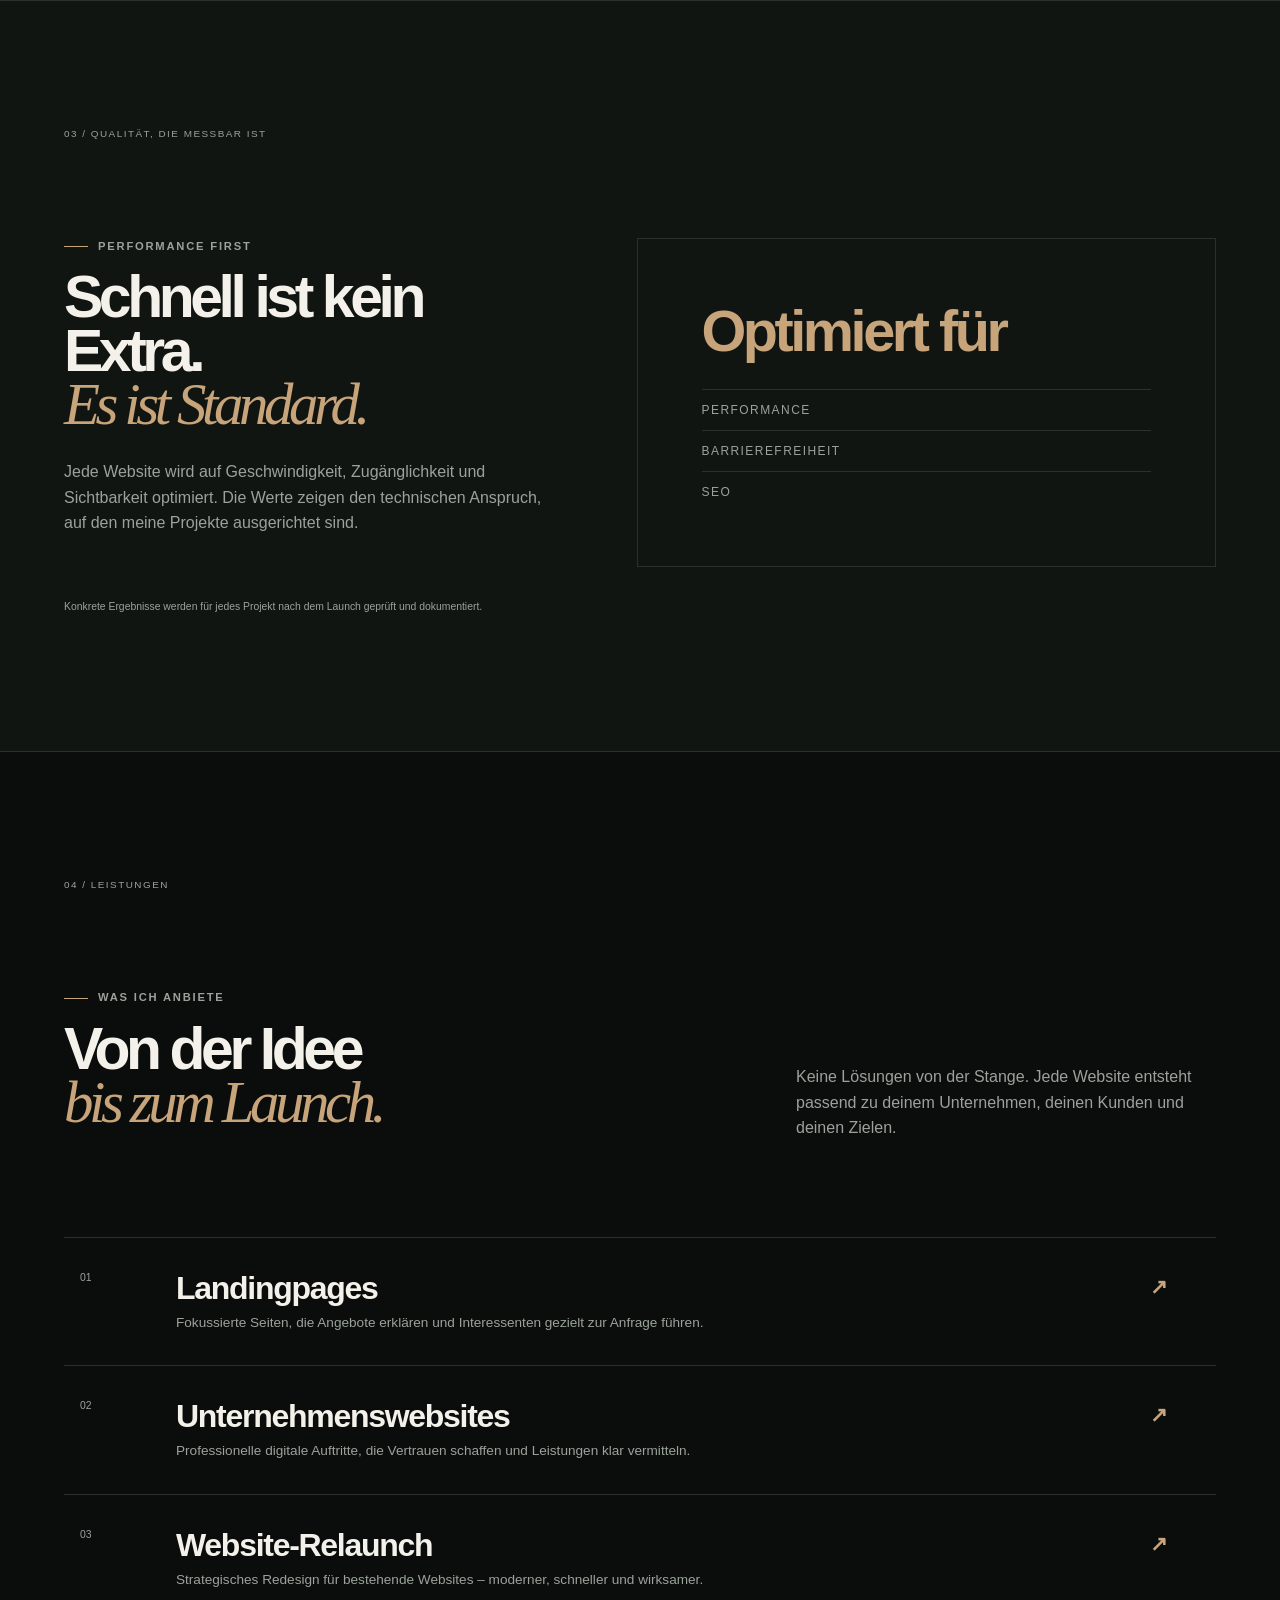
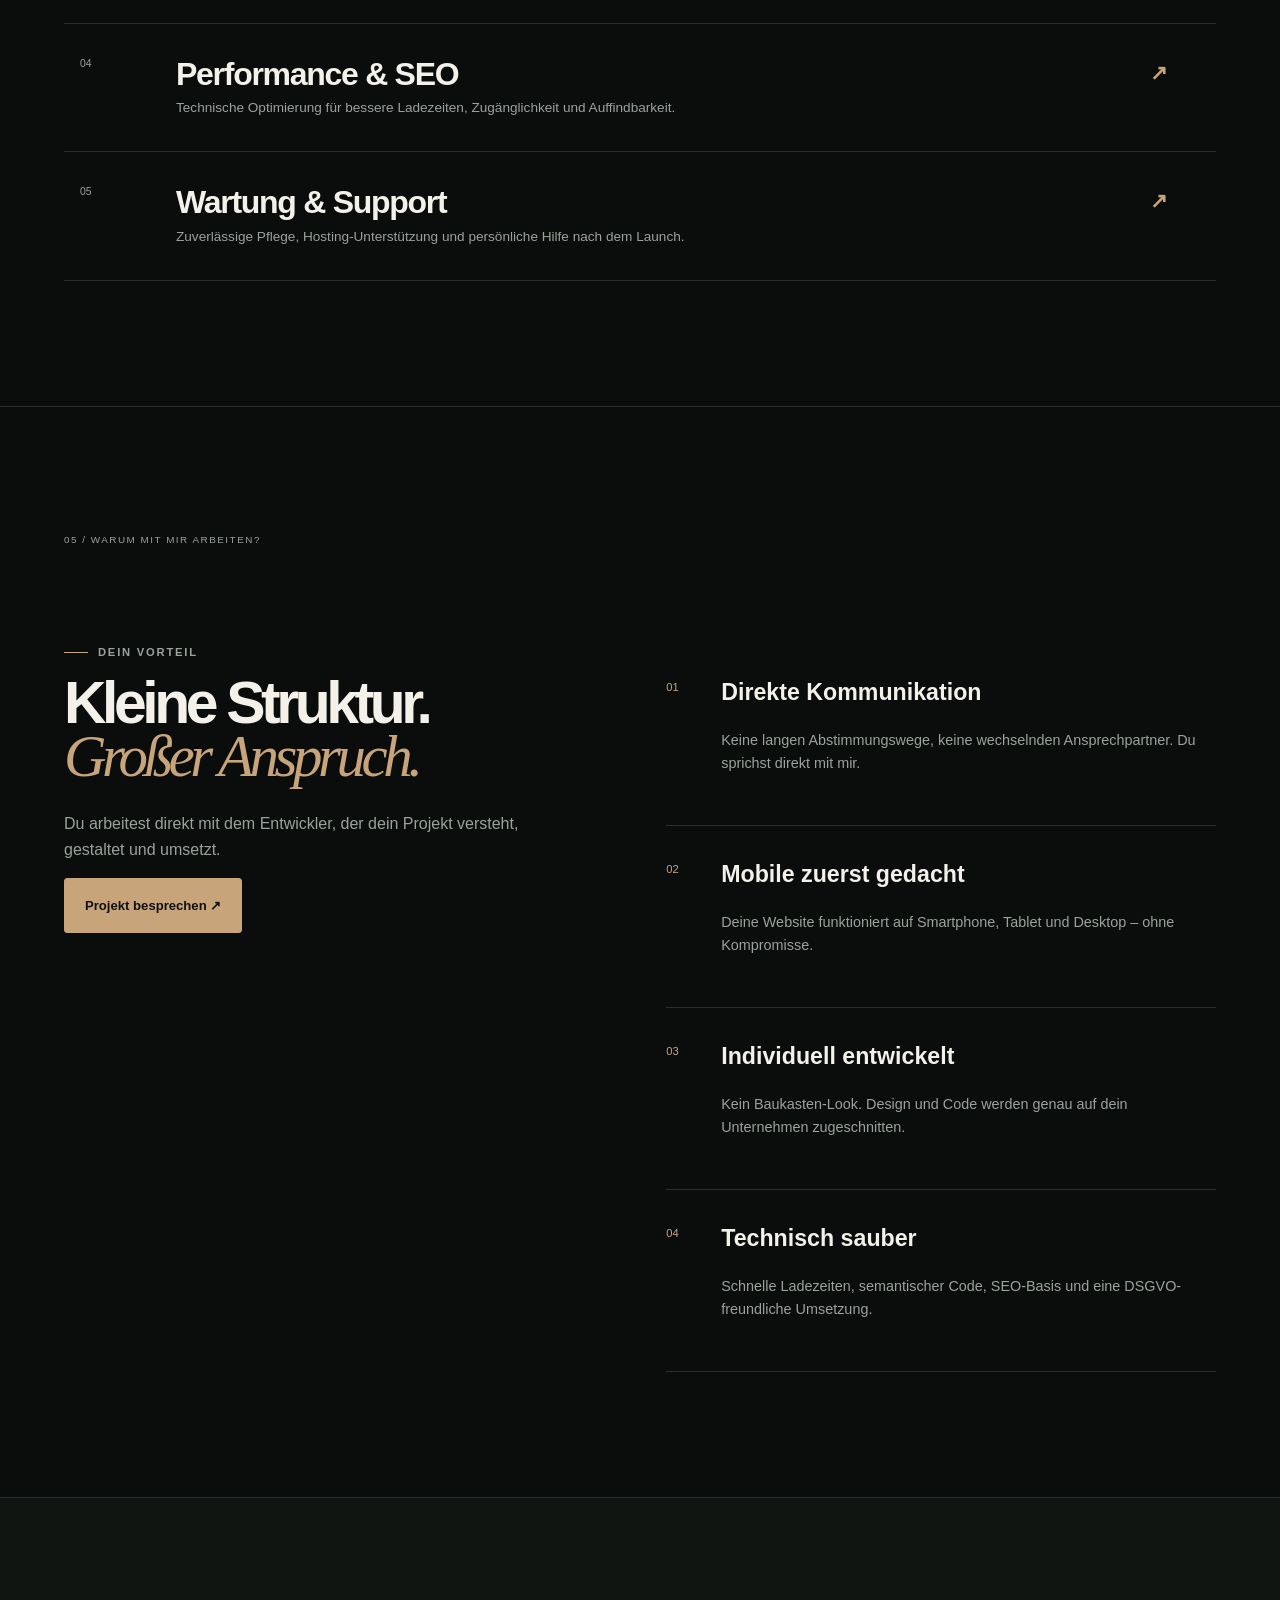
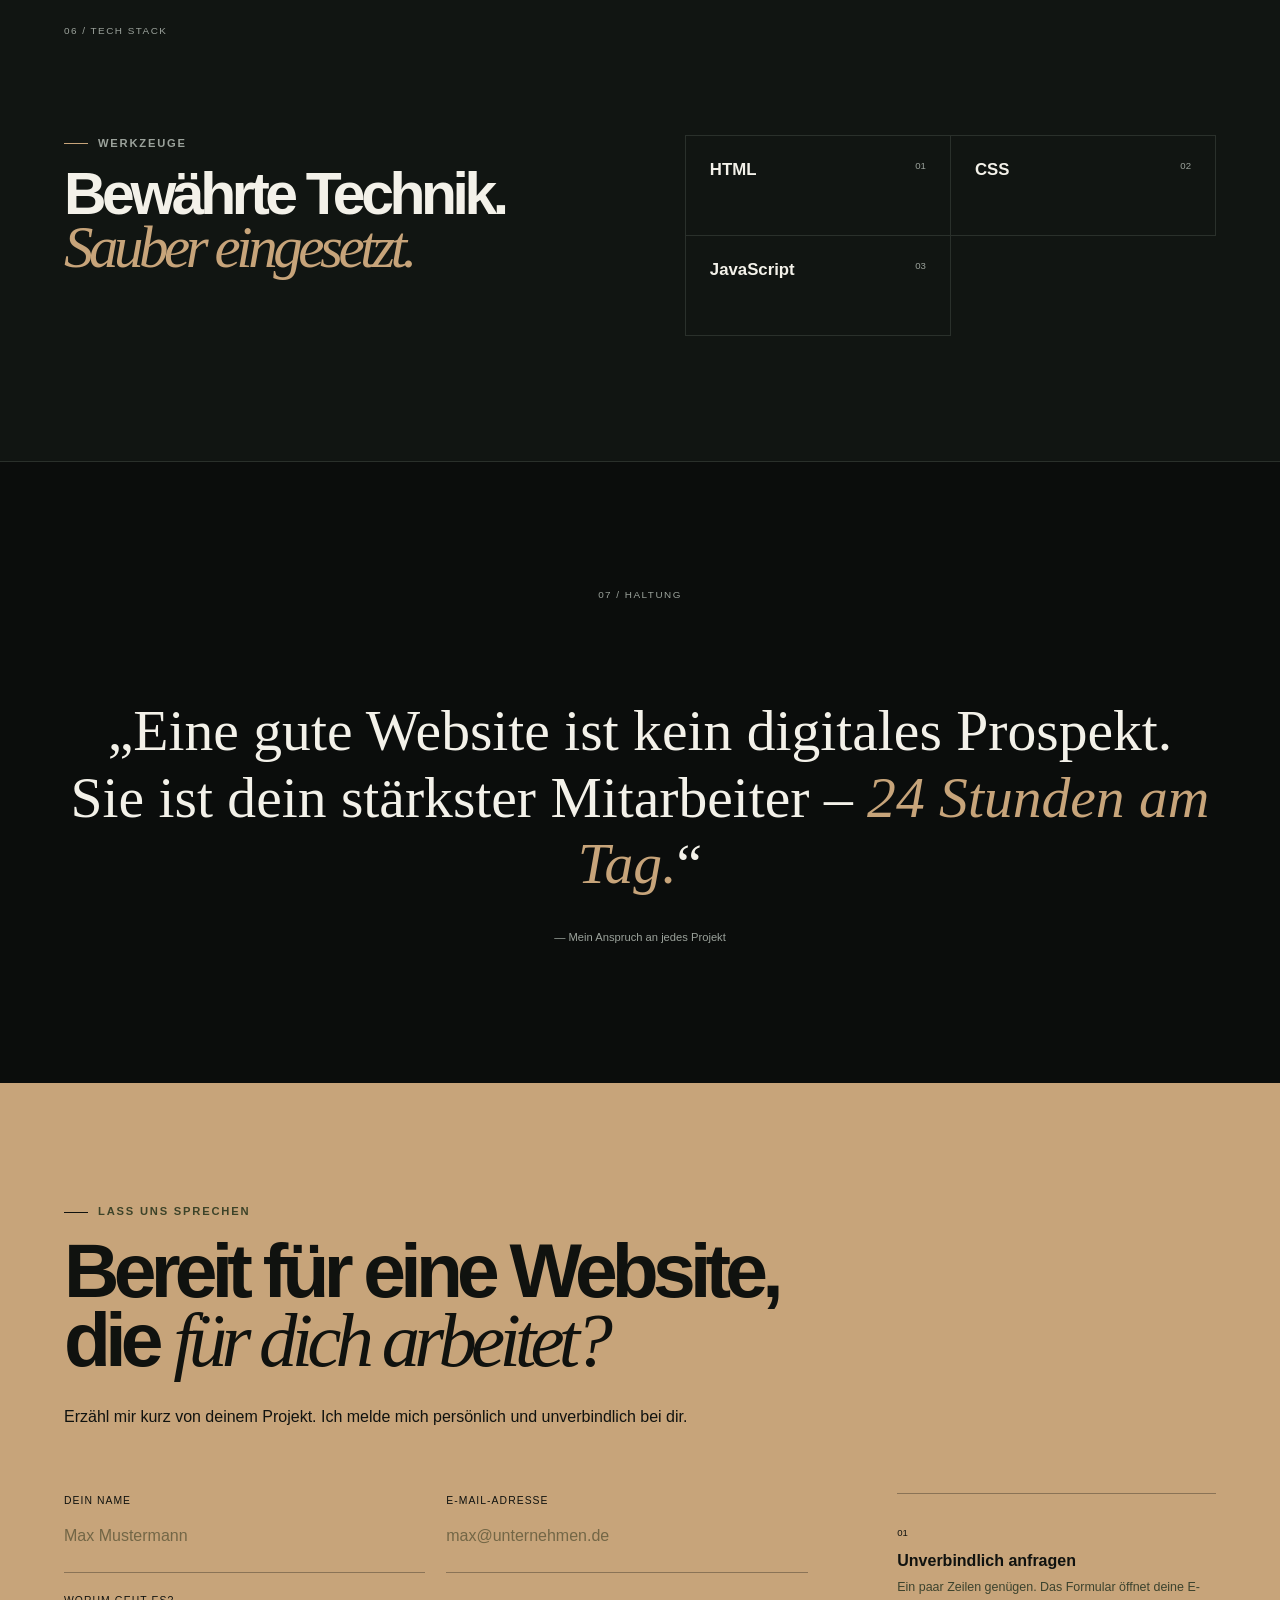
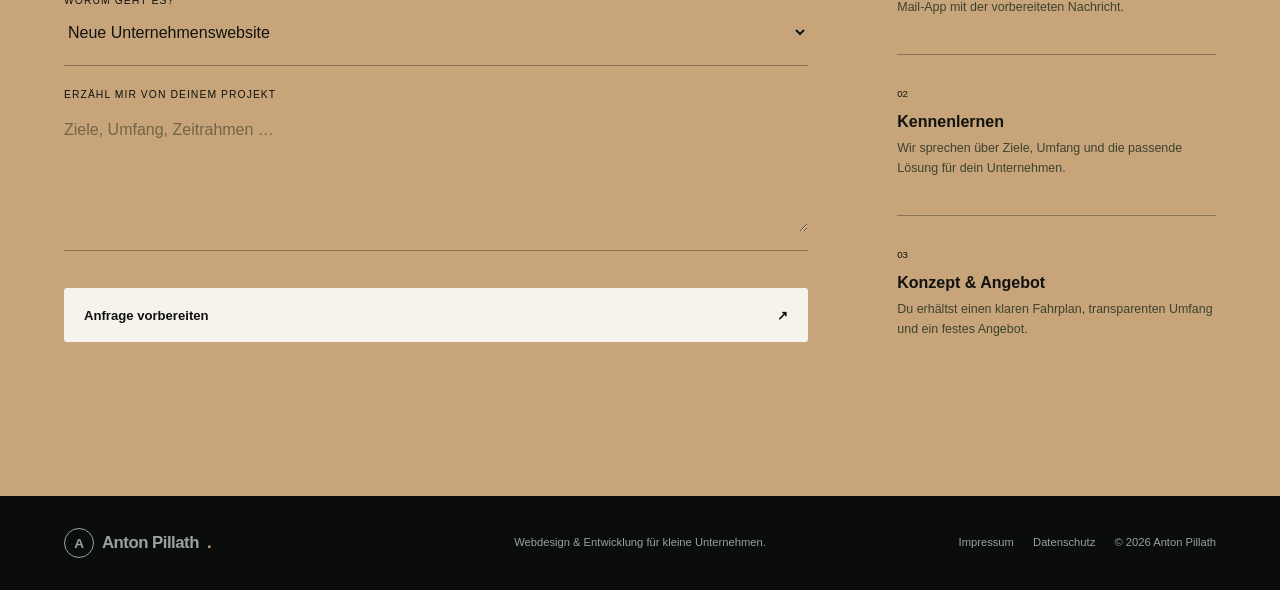
==== commit 2ed43749: "Restore Anton Pillath personal branding" ====
--- a/index.html
+++ b/index.html
@@ -3,16 +3,16 @@
 <head>
   <meta charset="utf-8">
   <meta name="viewport" content="width=device-width, initial-scale=1">
-  <meta name="description" content="AnTECH entwickelt moderne, schnelle und mobiloptimierte Websites für kleine Unternehmen.">
+  <meta name="description" content="Anton Pillath entwickelt moderne, schnelle und mobiloptimierte Websites für kleine Unternehmen.">
   <meta name="theme-color" content="#0b0d0c">
-  <title>AnTECH — Webdesign & Entwicklung</title>
+  <title>Anton Pillath — Webdesign & Entwicklung</title>
   <link rel="stylesheet" href="styles.css">
   <script src="script.js" defer></script>
 </head>
 <body>
   <a class="skip-link" href="#main">Zum Inhalt springen</a>
   <header class="site-header">
-    <a class="brand" href="#top" aria-label="AnTECH Startseite"><span>A</span> AnTECH<span class="brand-dot">.</span></a>
+    <a class="brand" href="#top" aria-label="Anton Pillath Startseite"><span>A</span> Anton Pillath<span class="brand-dot">.</span></a>
     <nav aria-label="Hauptnavigation" id="nav">
       <a href="#about">Über mich</a><a href="#projects">Projekte</a><a href="#services">Leistungen</a><a href="#contact">Kontakt</a>
     </nav>
@@ -38,10 +38,10 @@
       <div class="hero-visual reveal" aria-label="Vorschau einer modernen Website auf verschiedenen Geräten">
         <div class="orbit orbit-one"></div><div class="orbit orbit-two"></div>
         <div class="browser-card">
-          <div class="browser-bar"><i></i><i></i><i></i><span>antech.design/project</span></div>
+          <div class="browser-bar"><i></i><i></i><i></i><span>anton-pillath.design/project</span></div>
           <div class="browser-body"><small>DESIGN. CODE. IMPACT.</small><strong>Digital, aber<br><em>menschlich.</em></strong><span></span><span></span></div>
         </div>
-        <div class="phone-card"><div class="phone-notch"></div><small>AnTECH.</small><strong>Made to<br>matter.</strong><span></span></div>
+        <div class="phone-card"><div class="phone-notch"></div><small>ANTON PILLATH.</small><strong>Made to<br>matter.</strong><span></span></div>
         <div class="availability"><i></i><span>Verfügbar für<br><strong>neue Projekte</strong></span></div>
       </div>
       <div class="hero-bottom">
@@ -165,9 +165,9 @@
   </main>
 
   <footer>
-    <a class="brand" href="#top"><span>A</span> AnTECH<span class="brand-dot">.</span></a>
+    <a class="brand" href="#top"><span>A</span> Anton Pillath<span class="brand-dot">.</span></a>
     <p>Webdesign & Entwicklung für kleine Unternehmen.</p>
-    <div><a href="impressum.html">Impressum</a><a href="datenschutz.html">Datenschutz</a><span>© <span id="year"></span> AnTECH</span></div>
+    <div><a href="impressum.html">Impressum</a><a href="datenschutz.html">Datenschutz</a><span>© <span id="year"></span> Anton Pillath</span></div>
   </footer>
 </body>
 </html>
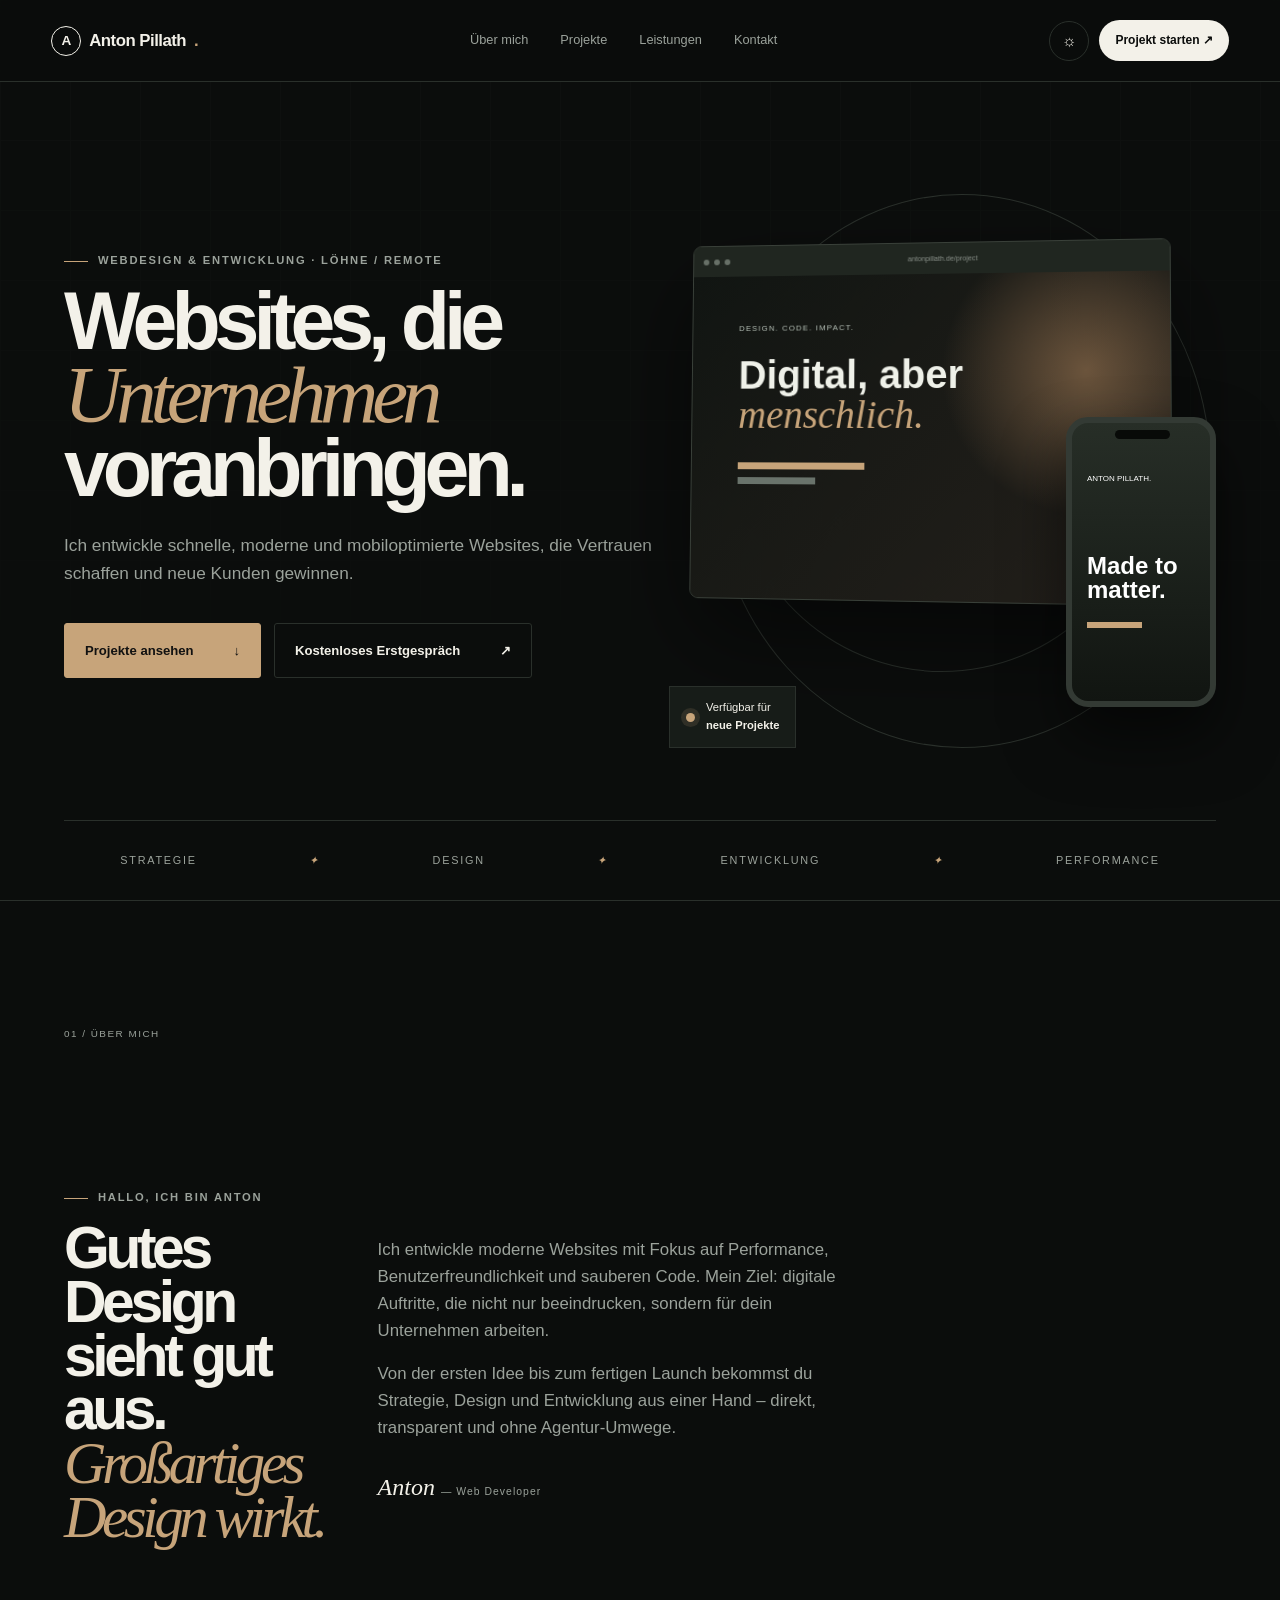
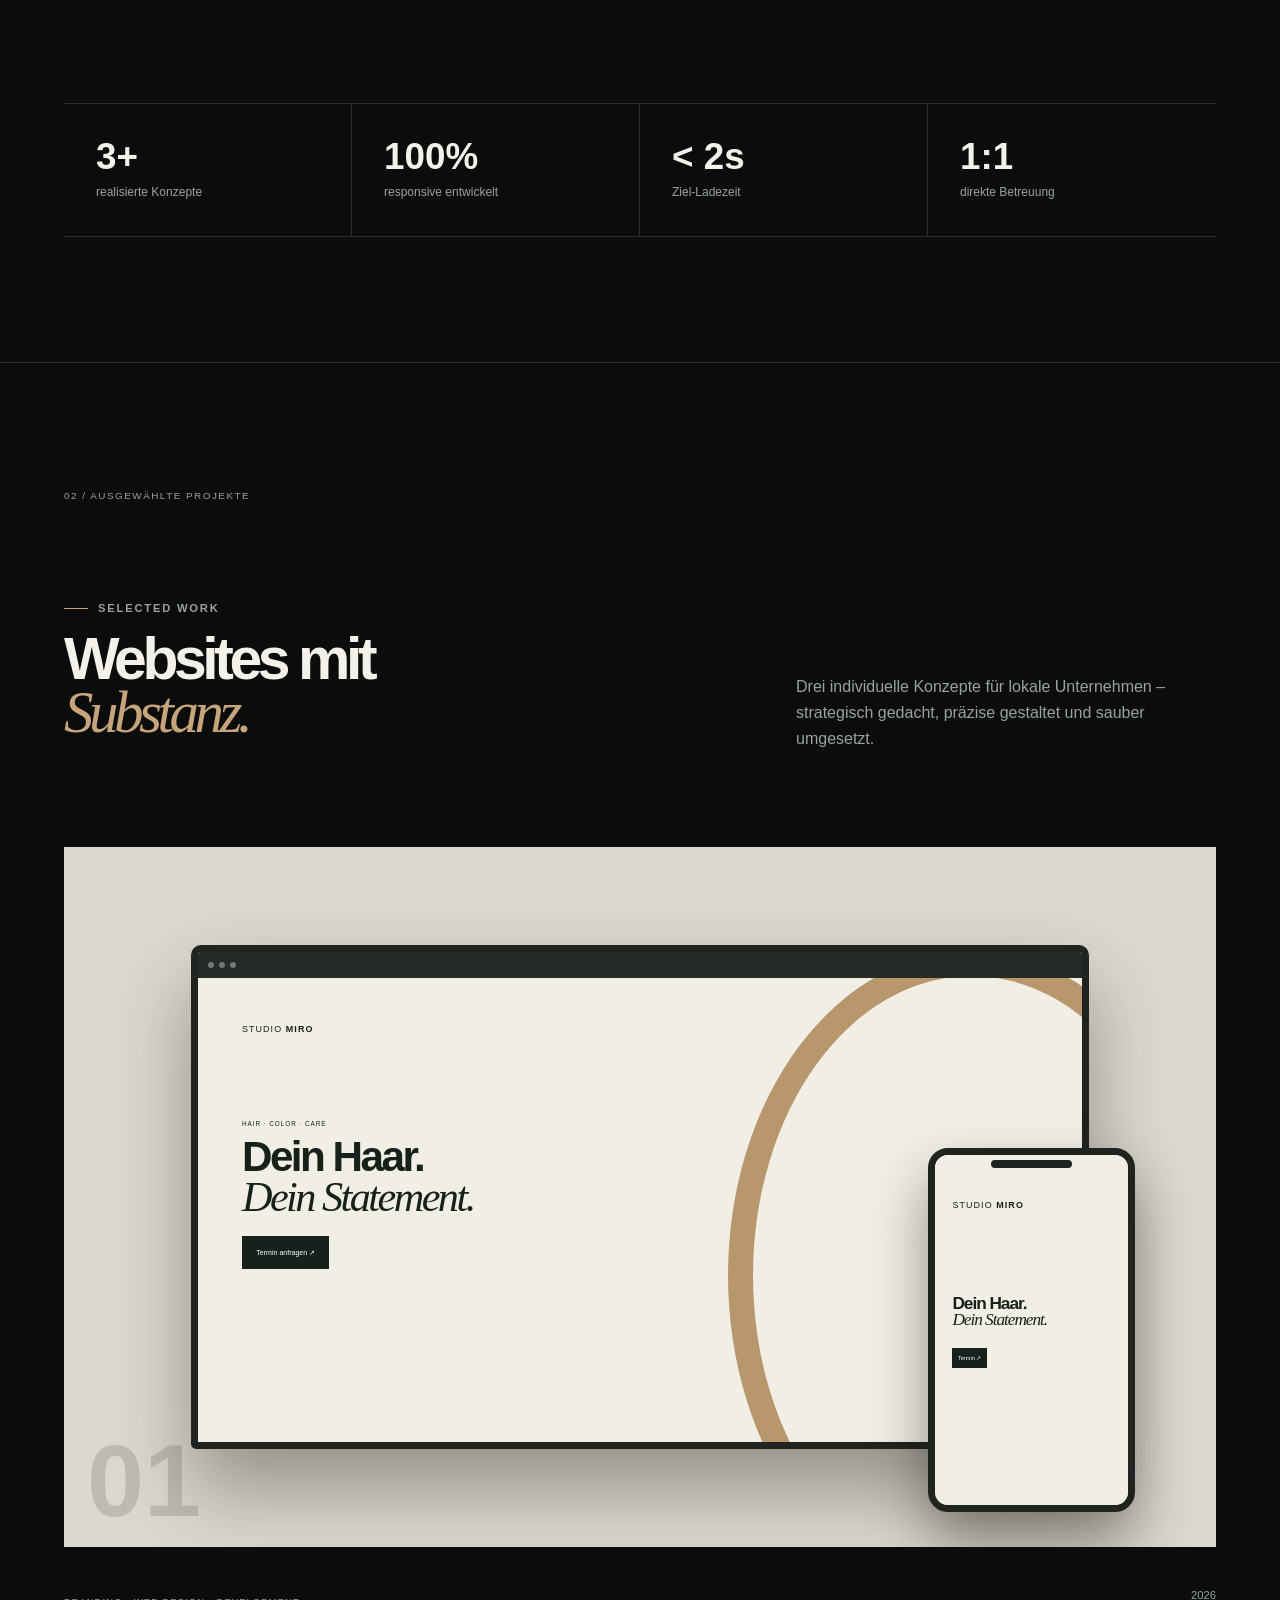
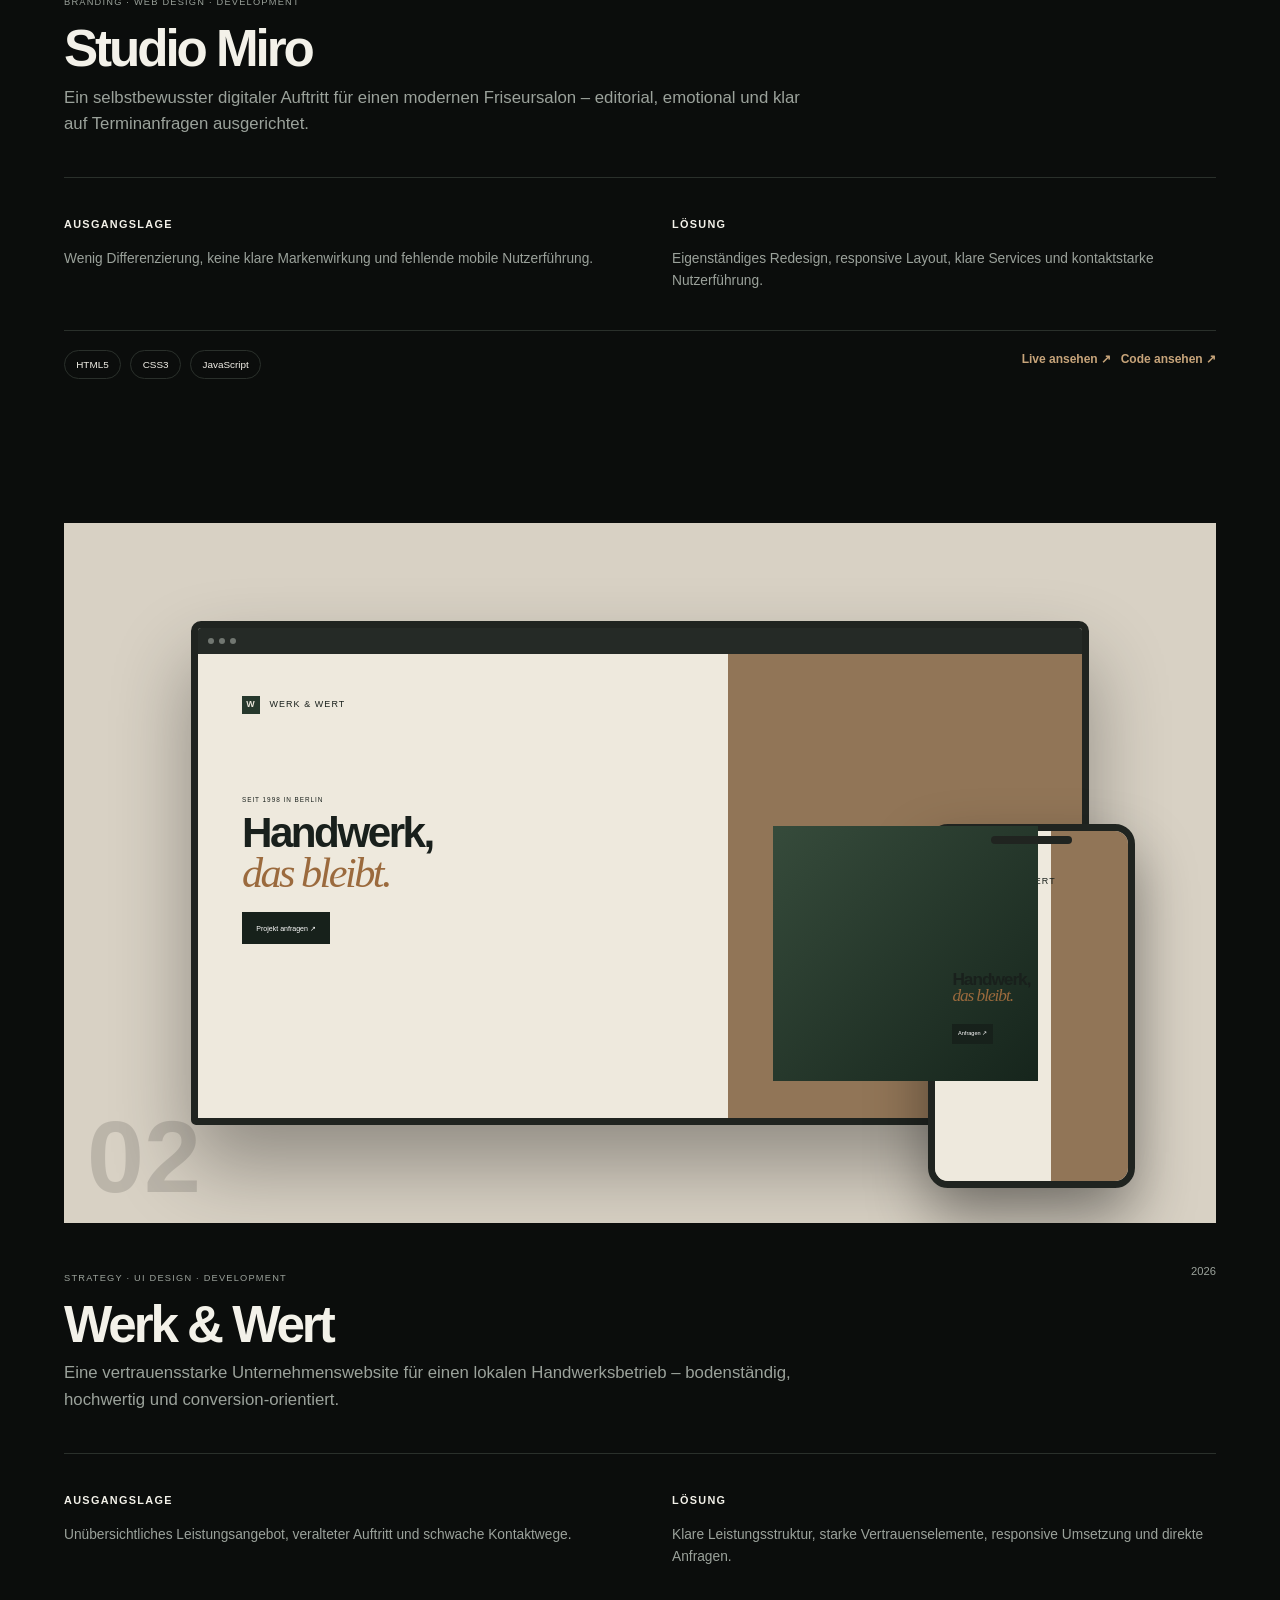
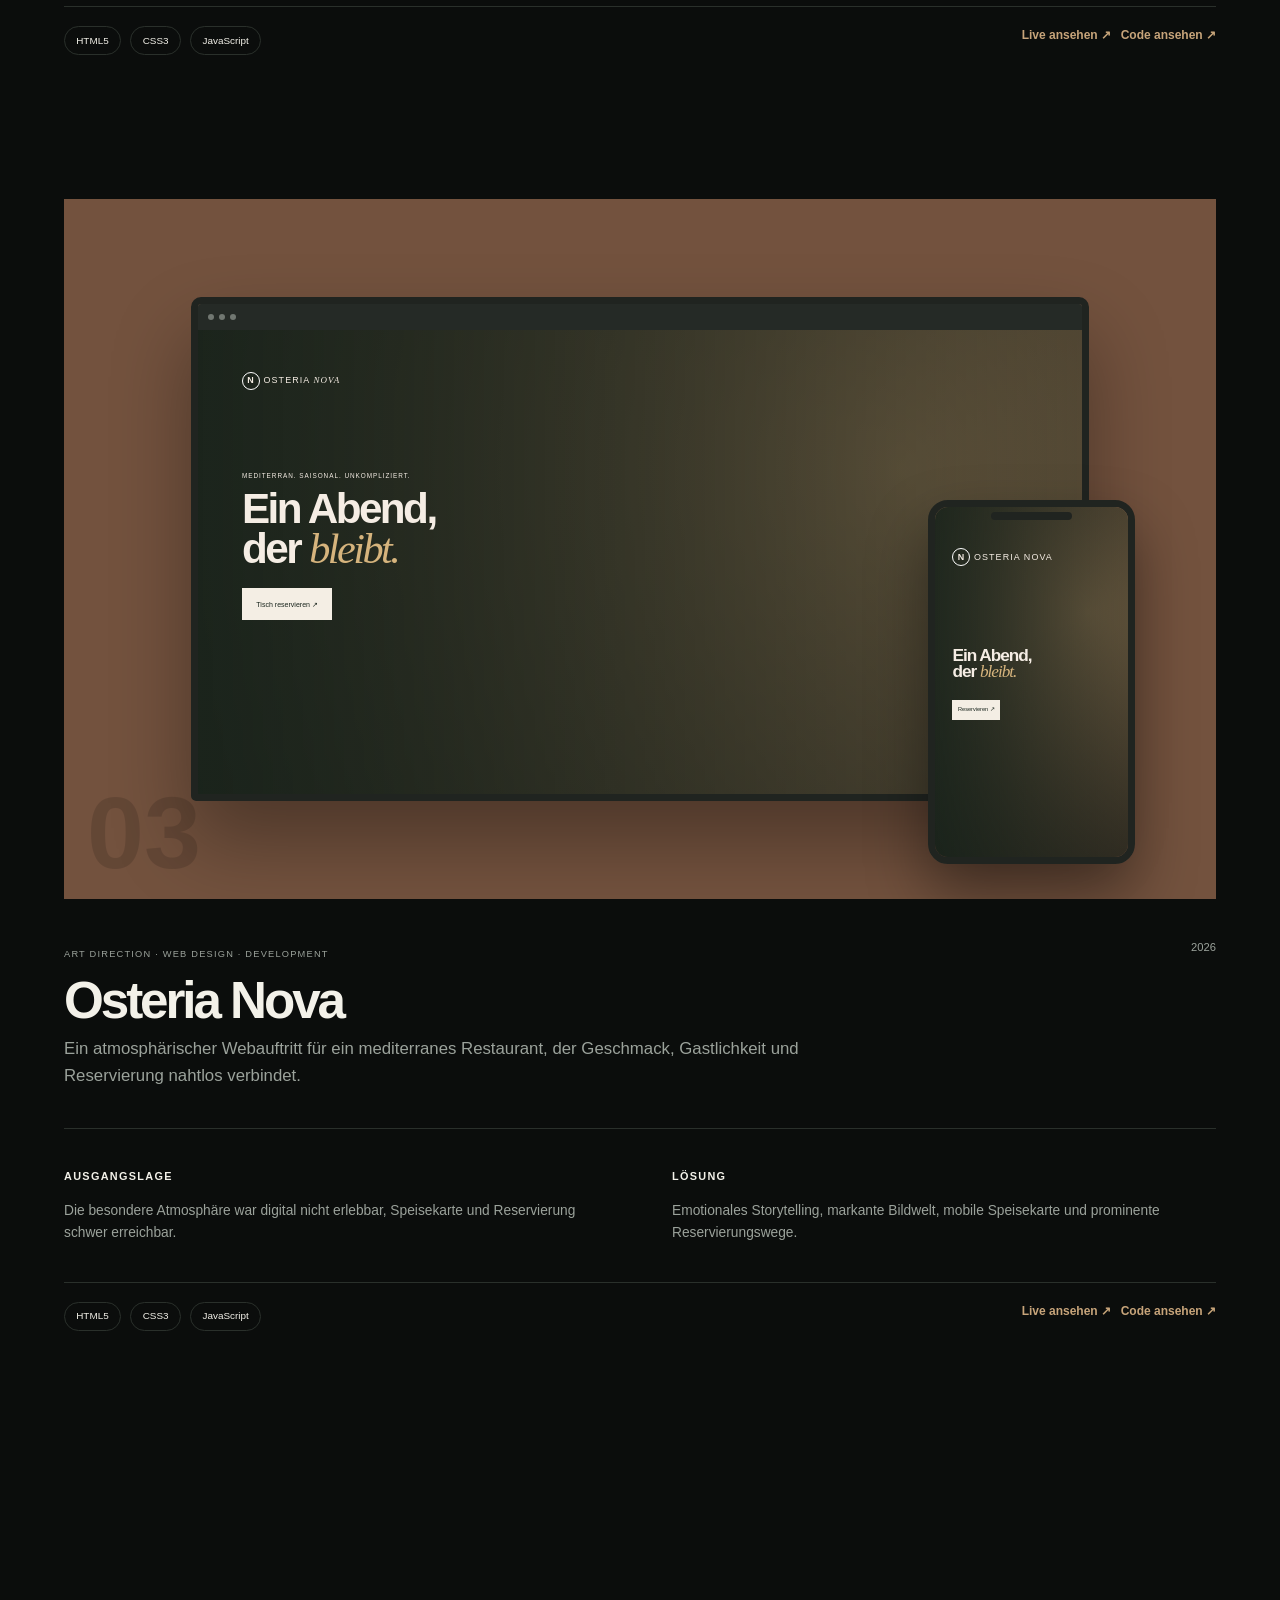
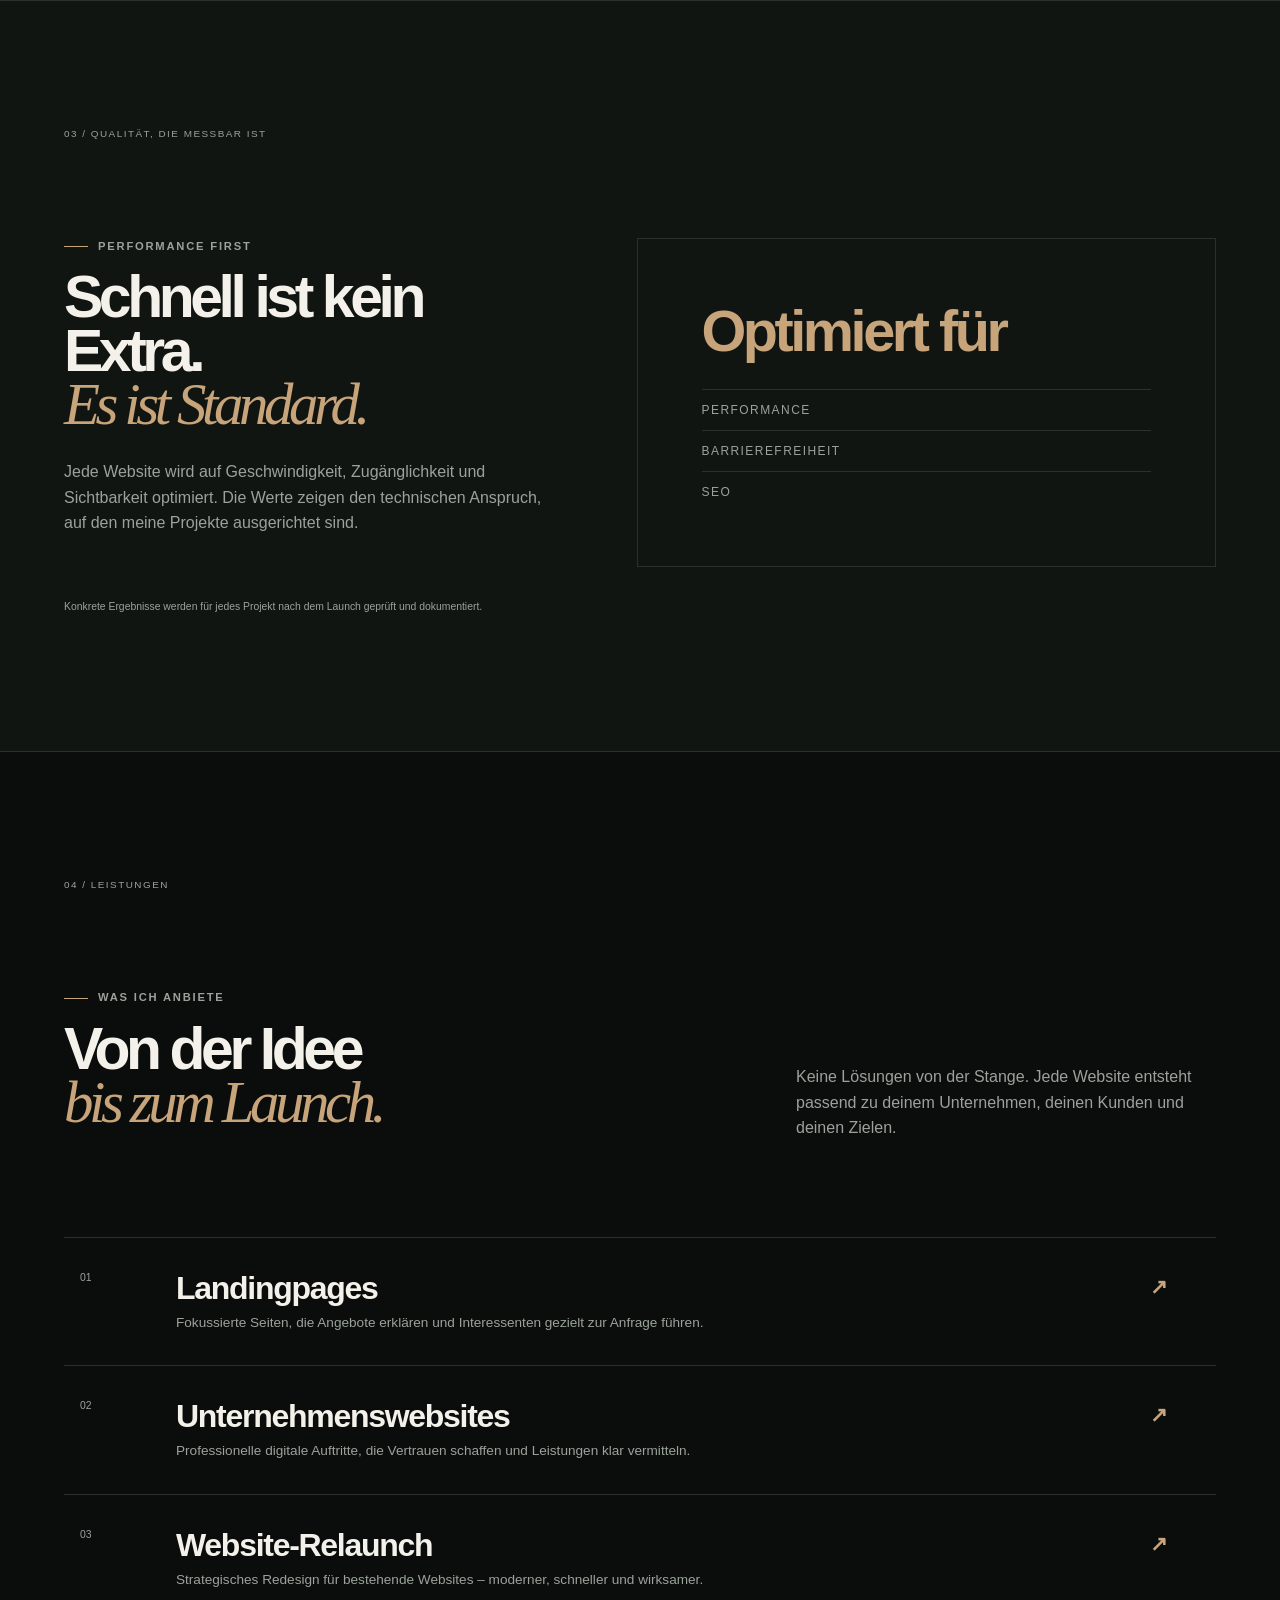
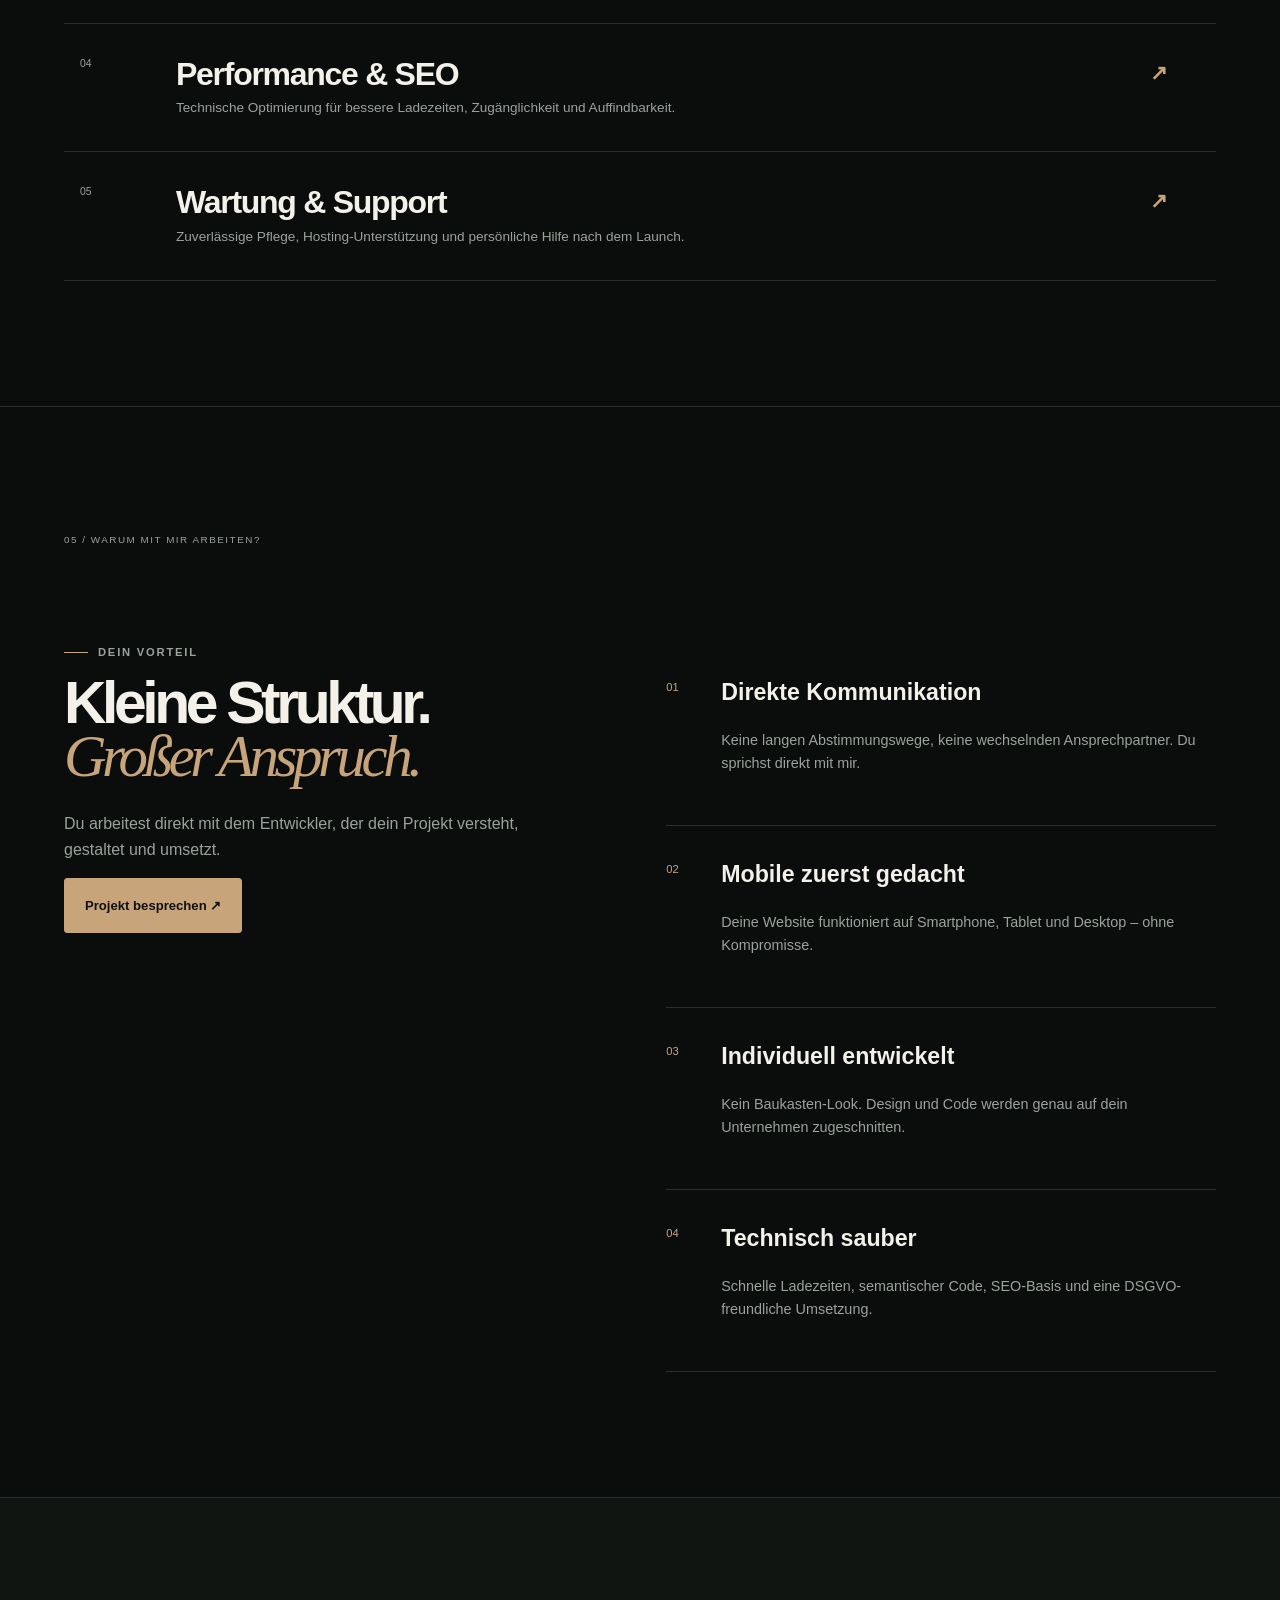
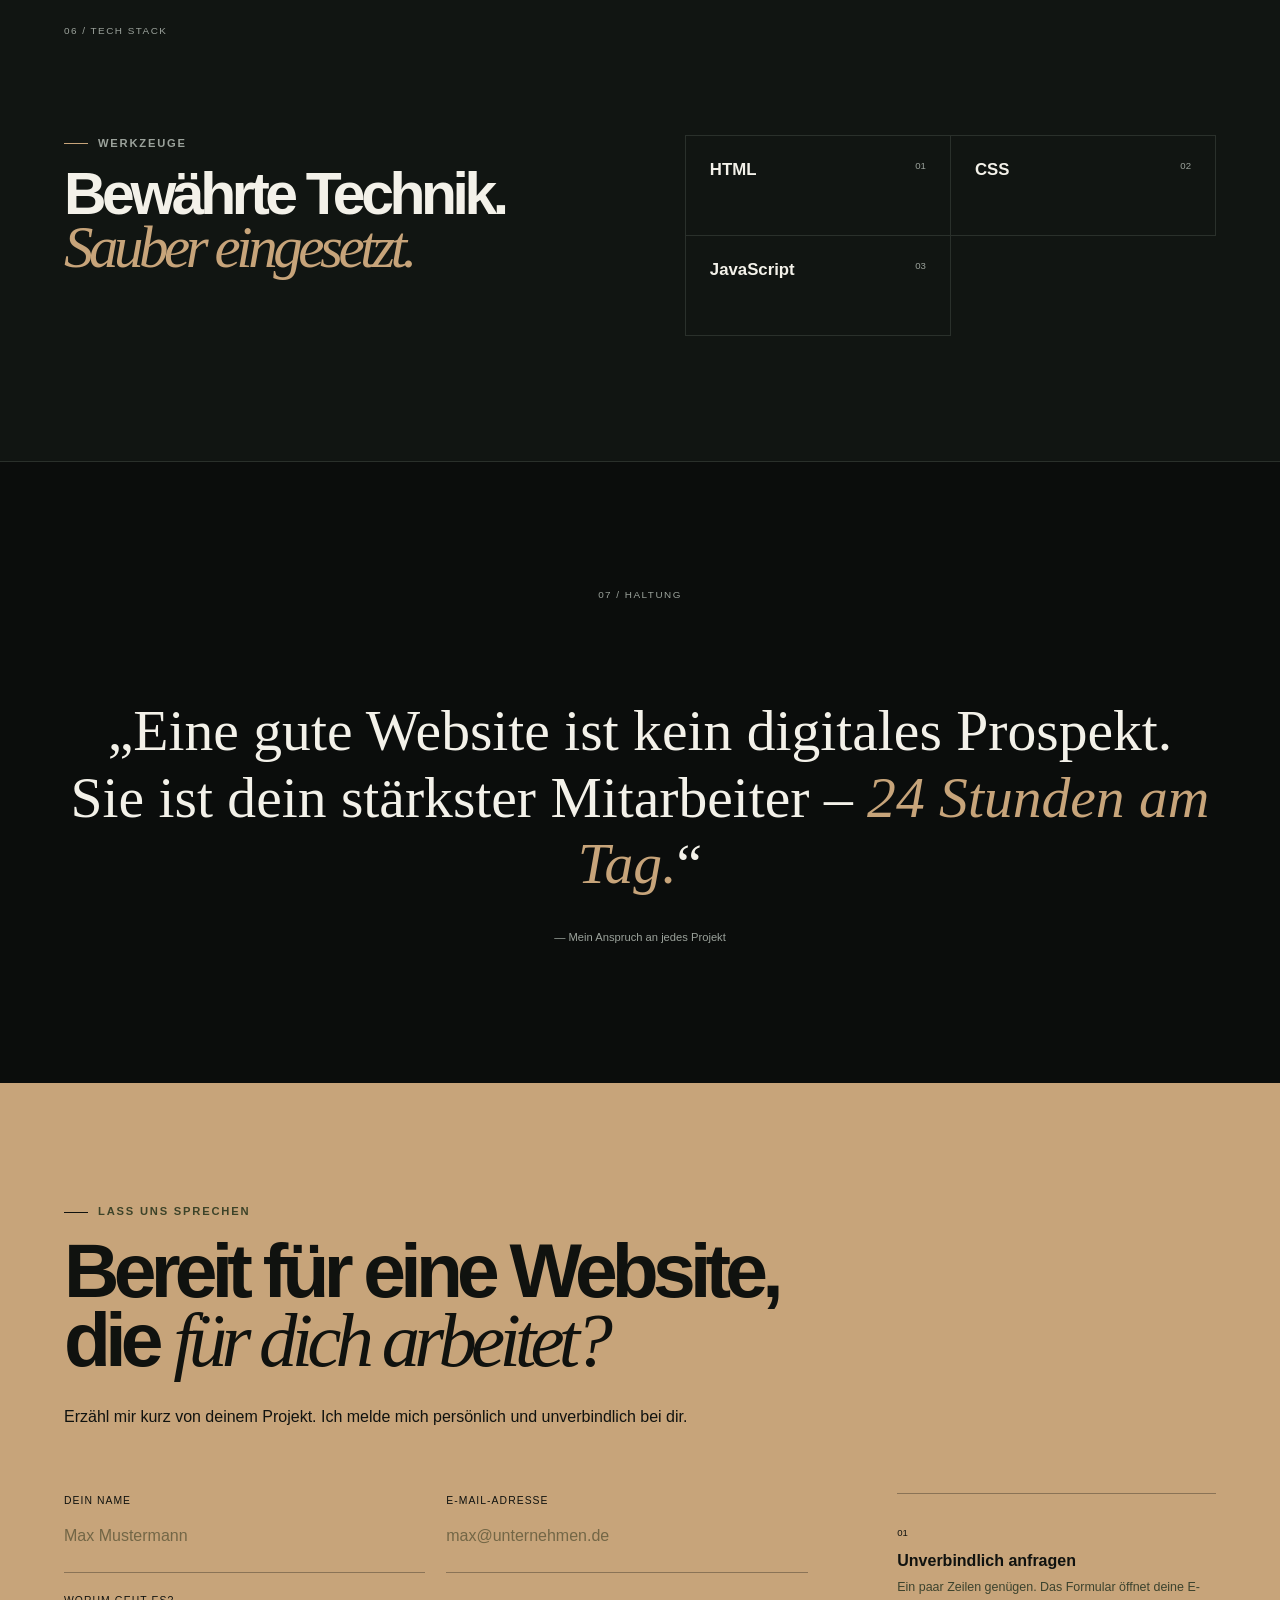
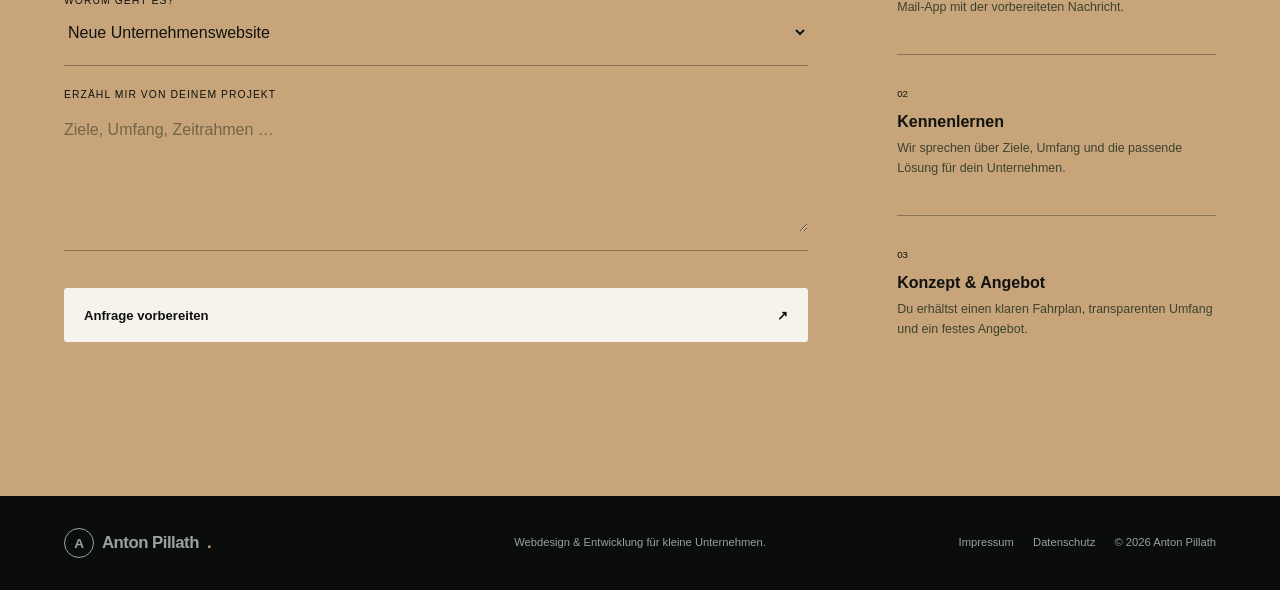
==== commit 20275610: "Update portfolio domain and contact email" ====
--- a/index.html
+++ b/index.html
@@ -6,6 +6,7 @@
   <meta name="description" content="Anton Pillath entwickelt moderne, schnelle und mobiloptimierte Websites für kleine Unternehmen.">
   <meta name="theme-color" content="#0b0d0c">
   <title>Anton Pillath — Webdesign & Entwicklung</title>
+  <link rel="canonical" href="https://antonpillath.de/">
   <link rel="stylesheet" href="styles.css">
   <script src="script.js" defer></script>
 </head>
@@ -38,7 +39,7 @@
       <div class="hero-visual reveal" aria-label="Vorschau einer modernen Website auf verschiedenen Geräten">
         <div class="orbit orbit-one"></div><div class="orbit orbit-two"></div>
         <div class="browser-card">
-          <div class="browser-bar"><i></i><i></i><i></i><span>anton-pillath.design/project</span></div>
+          <div class="browser-bar"><i></i><i></i><i></i><span>antonpillath.de/project</span></div>
           <div class="browser-body"><small>DESIGN. CODE. IMPACT.</small><strong>Digital, aber<br><em>menschlich.</em></strong><span></span><span></span></div>
         </div>
         <div class="phone-card"><div class="phone-notch"></div><small>ANTON PILLATH.</small><strong>Made to<br>matter.</strong><span></span></div>
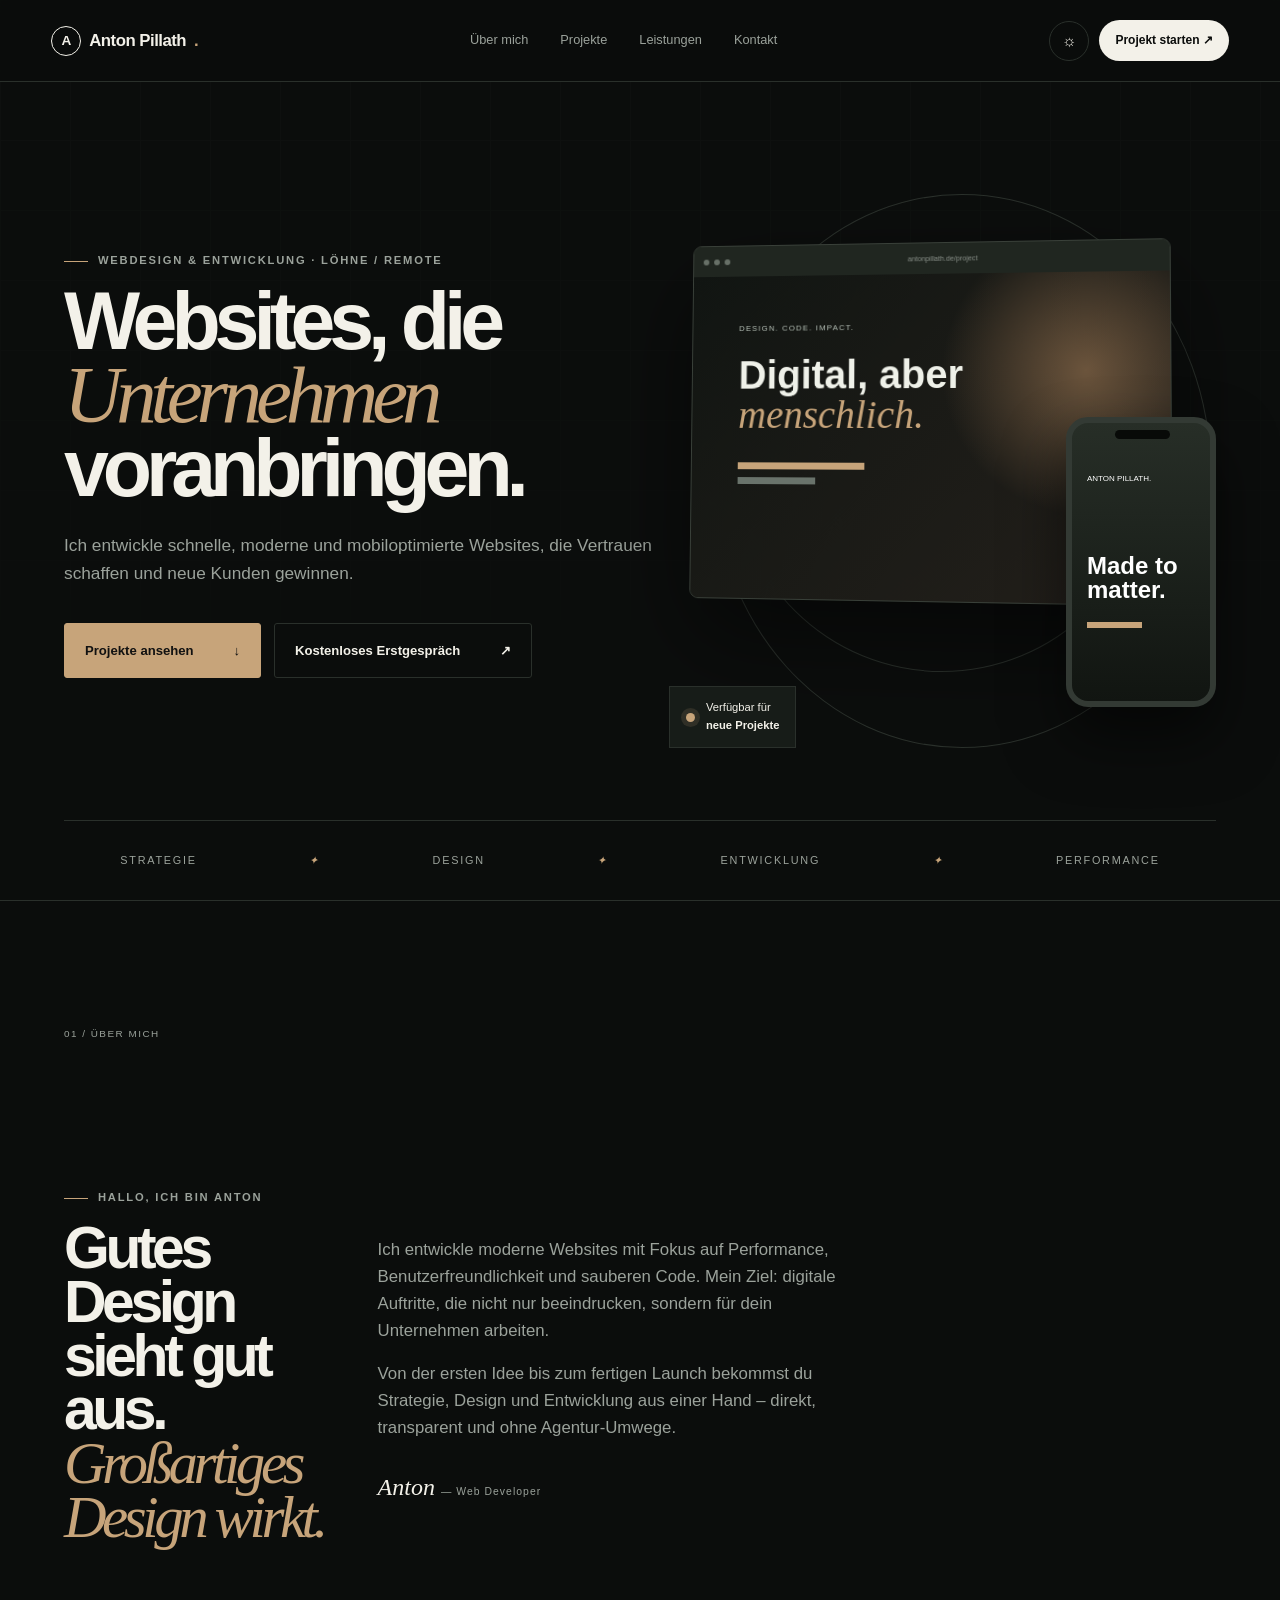
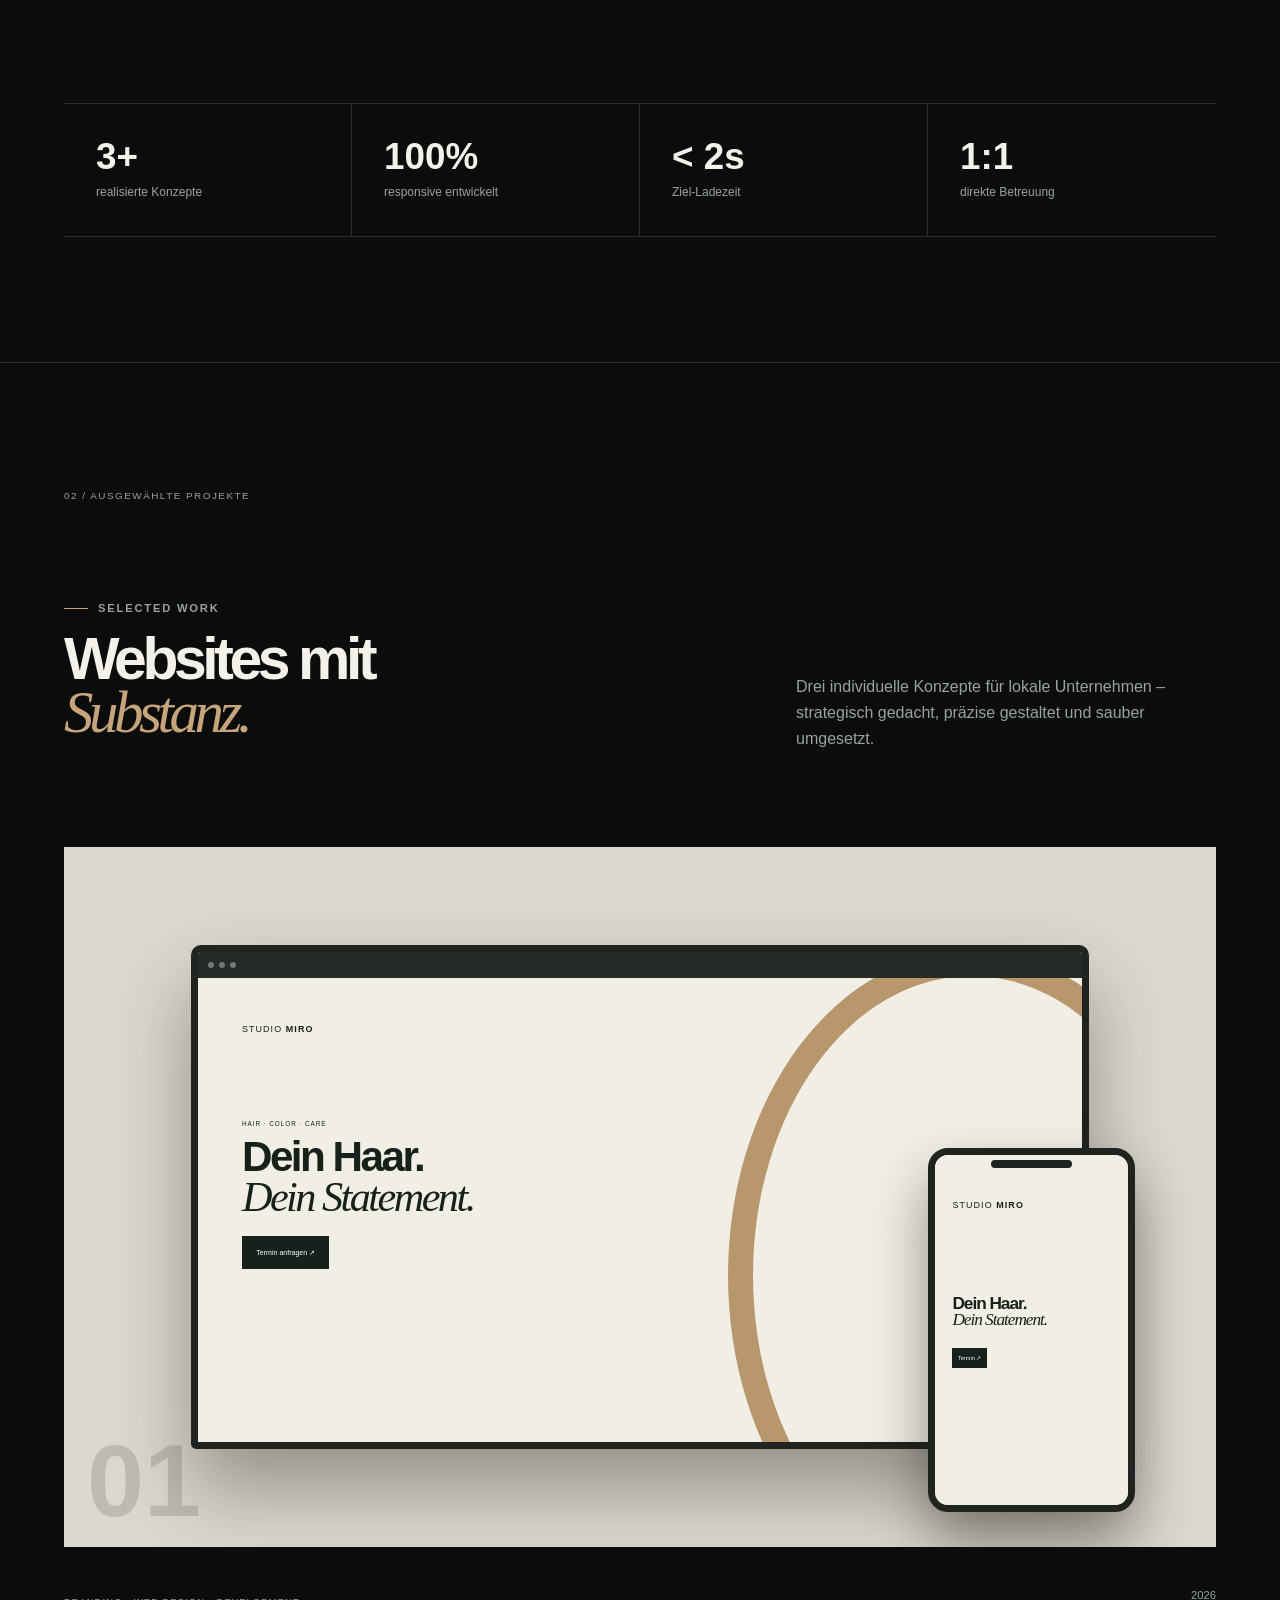
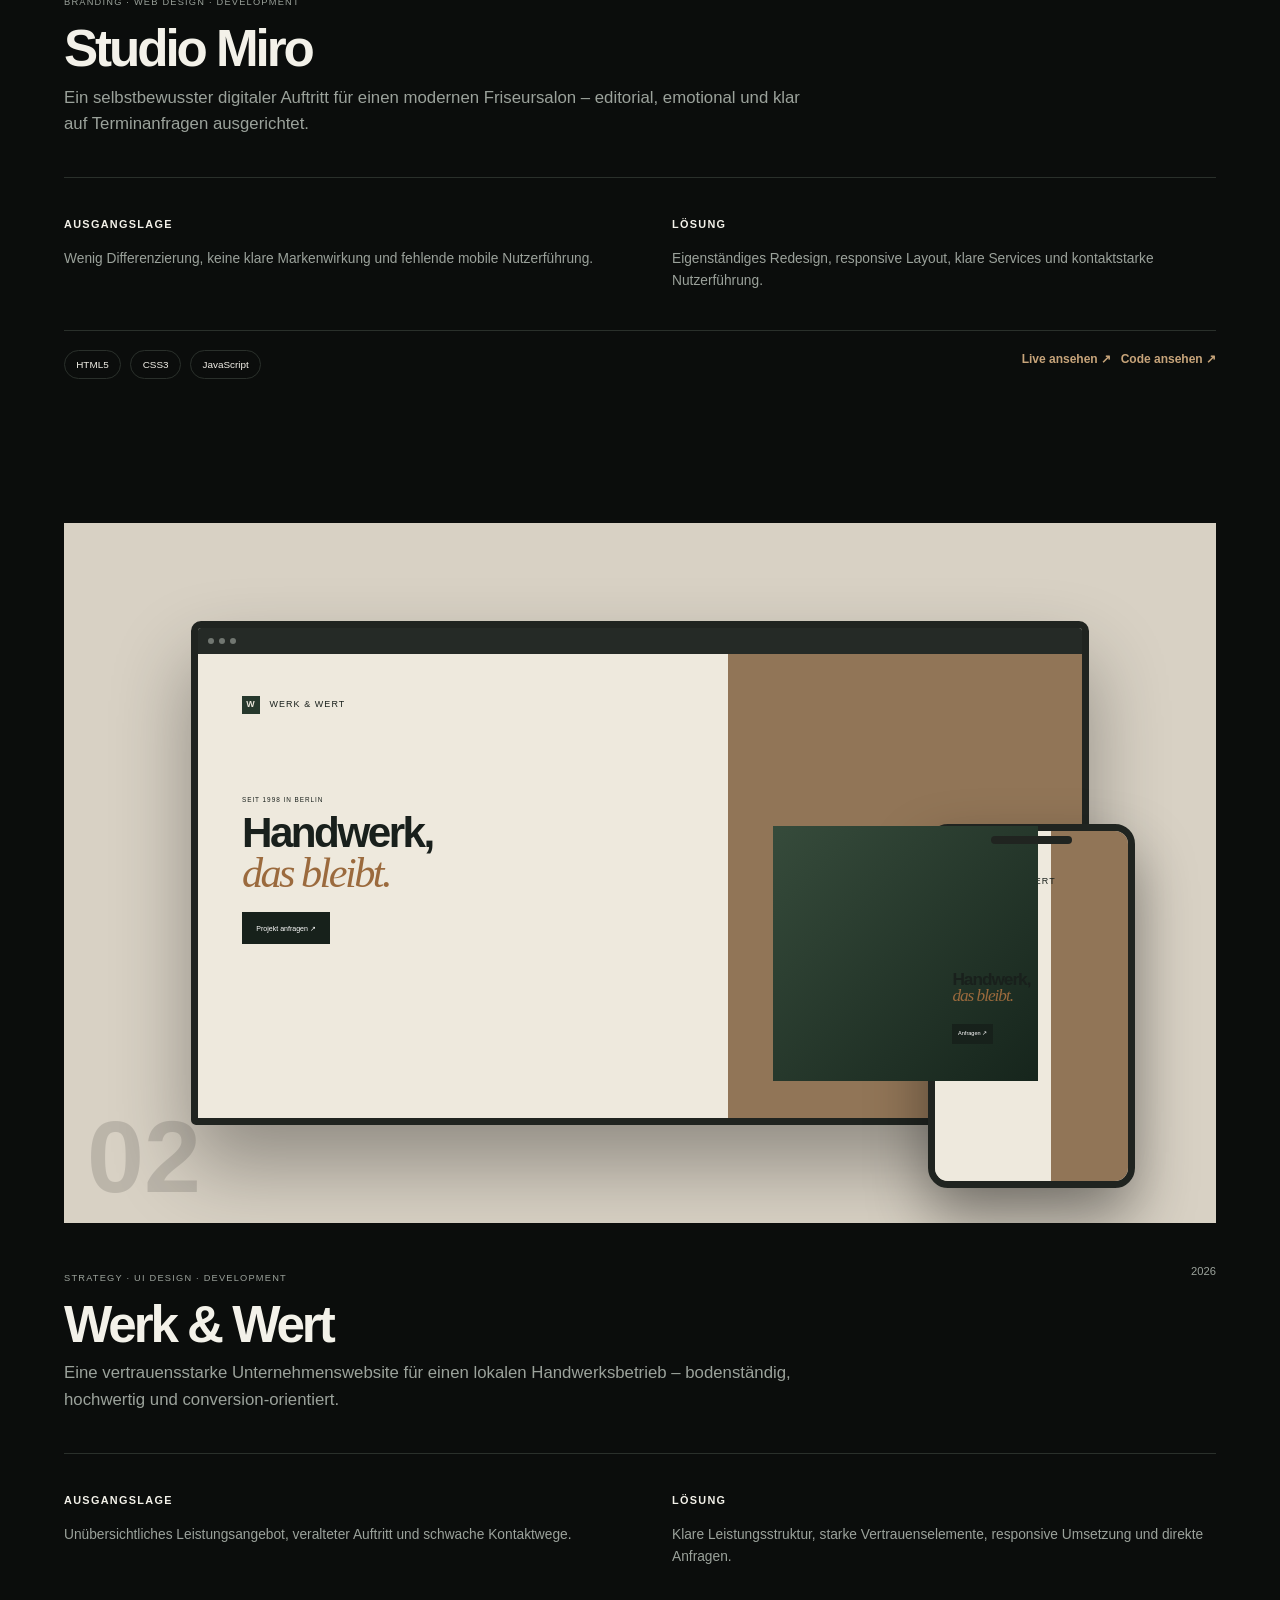
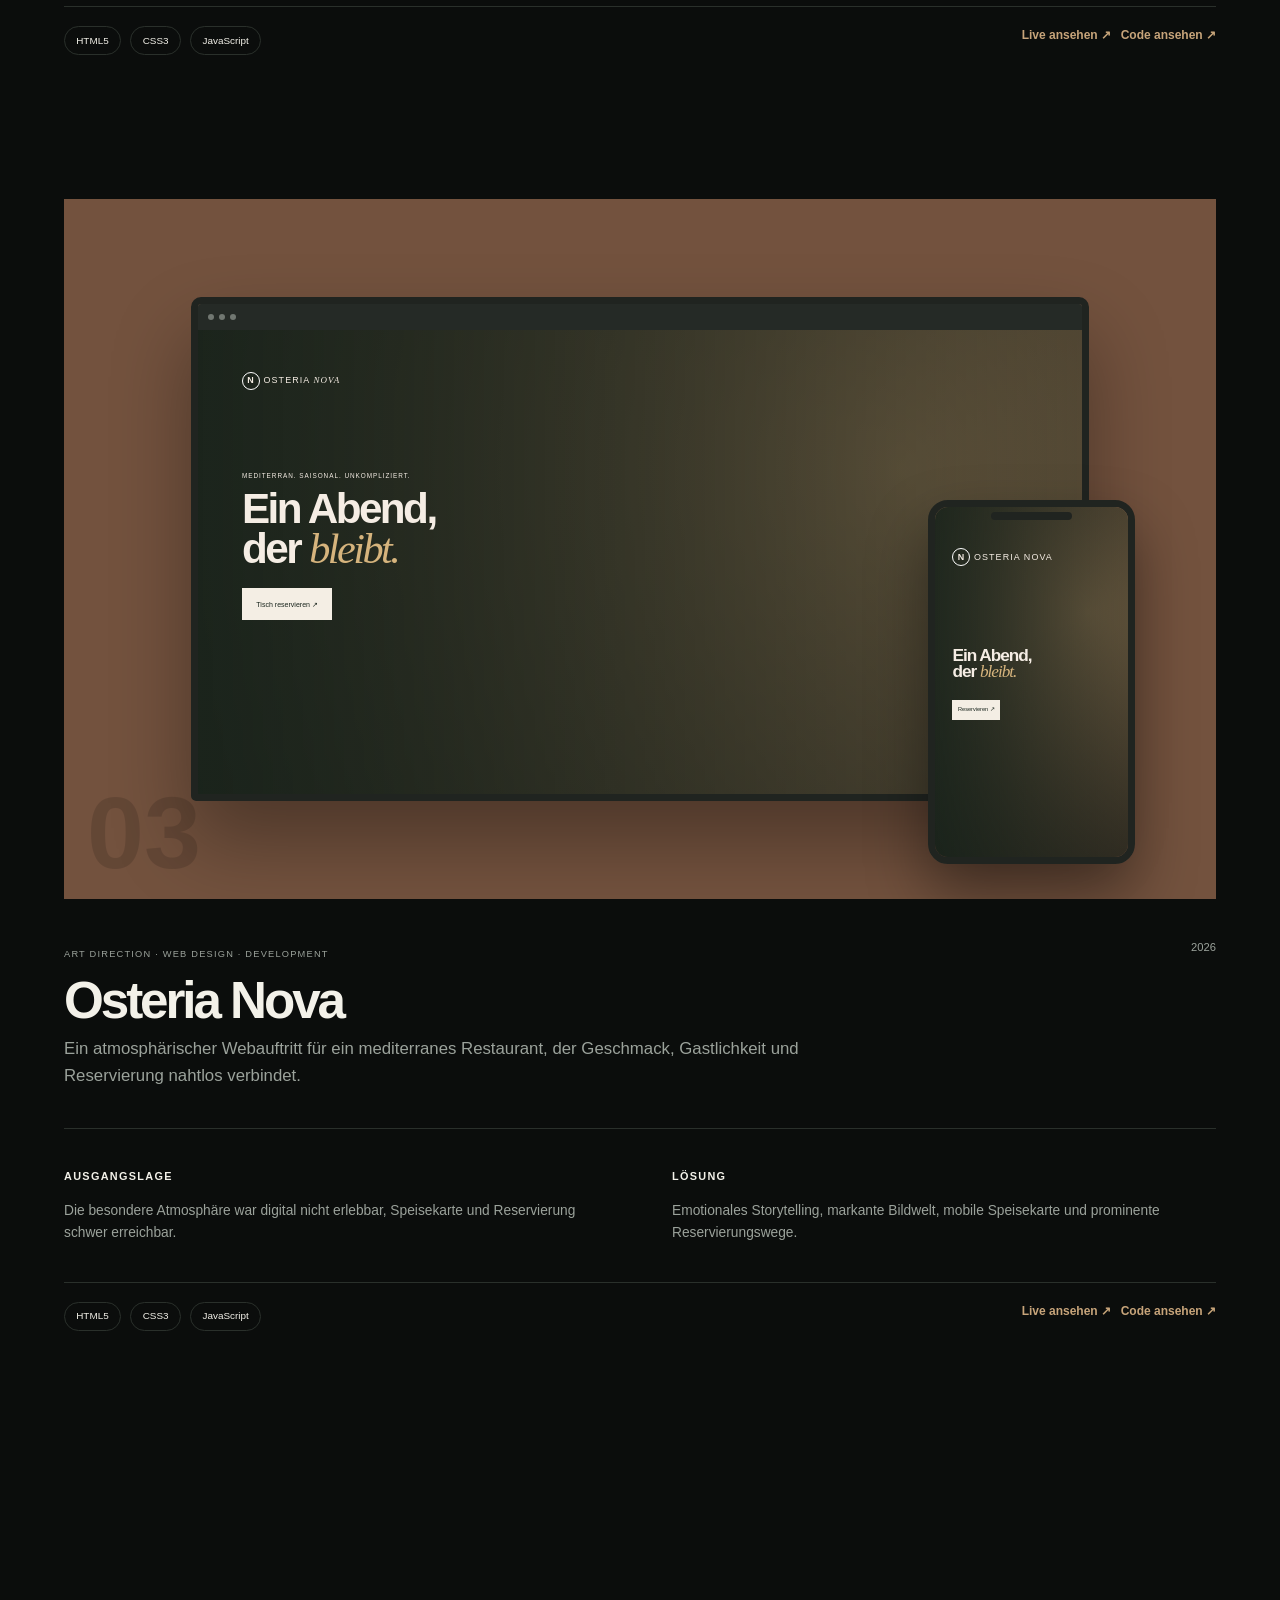
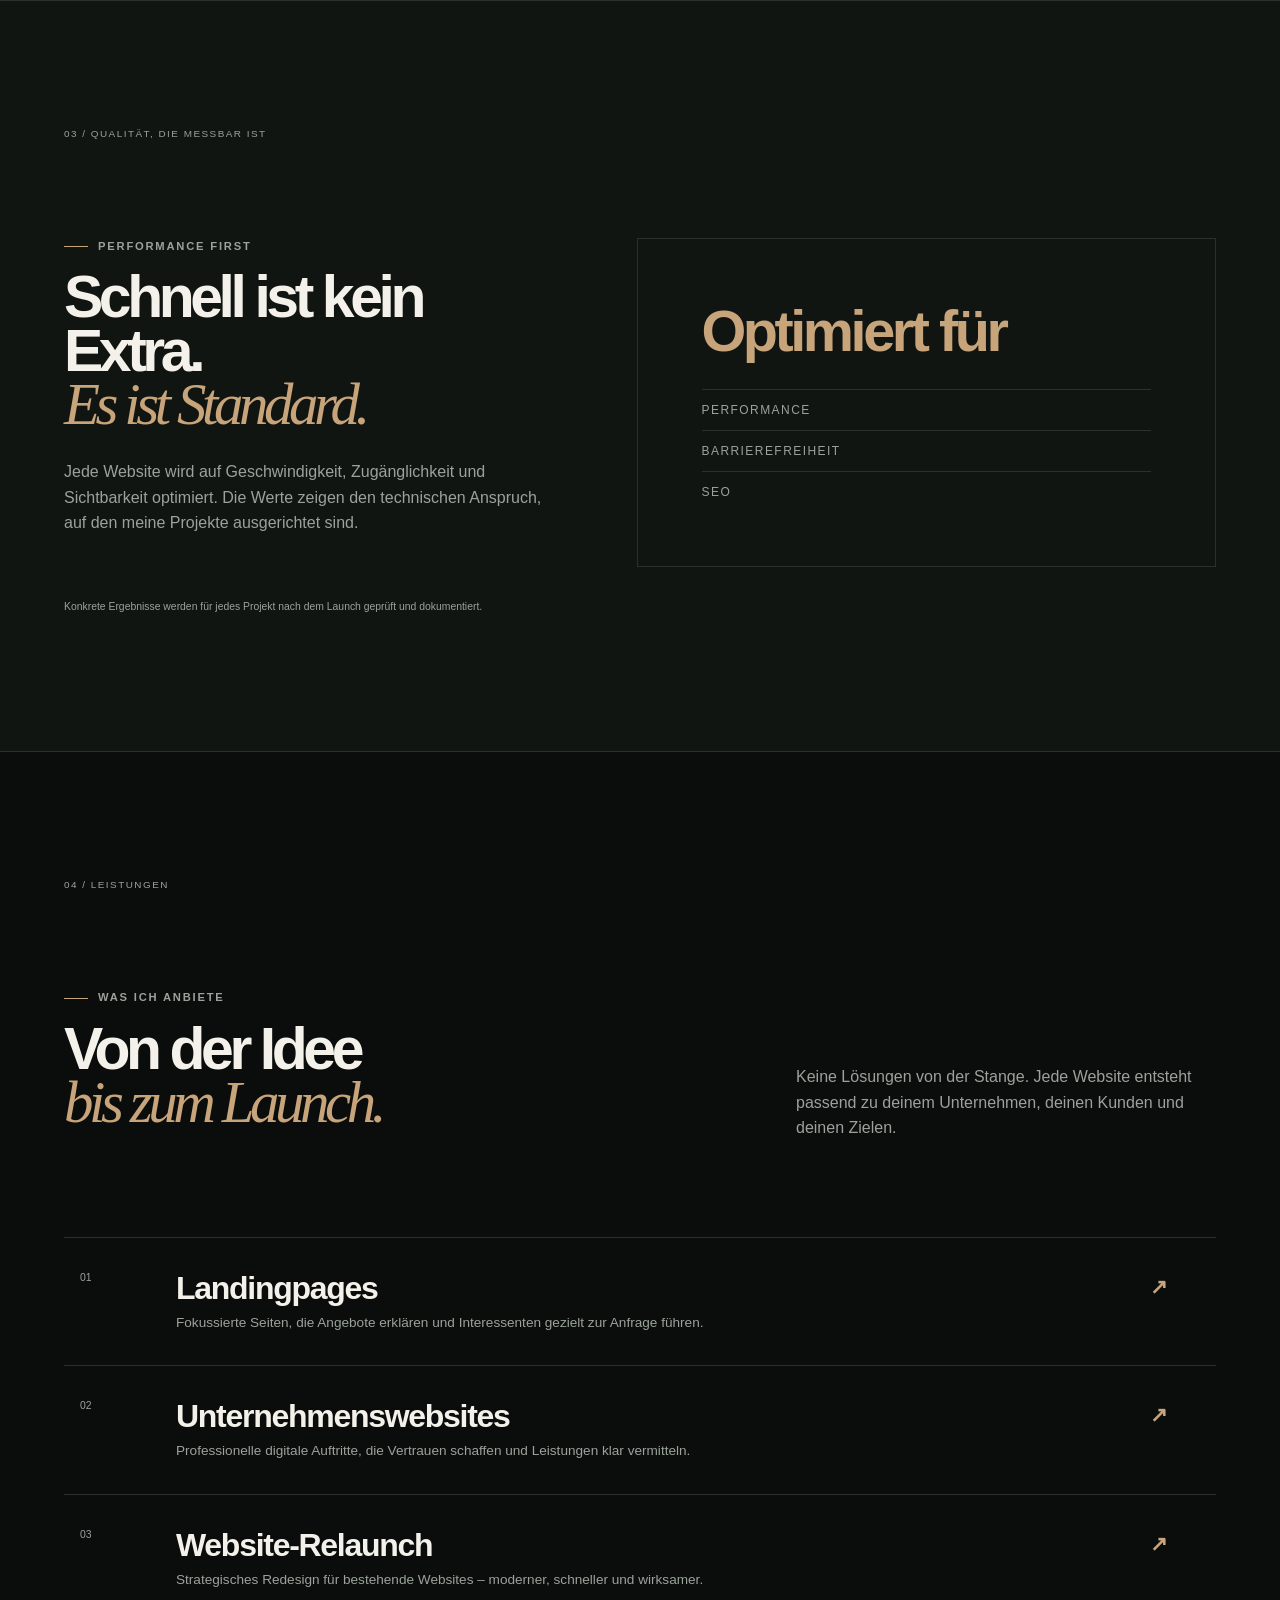
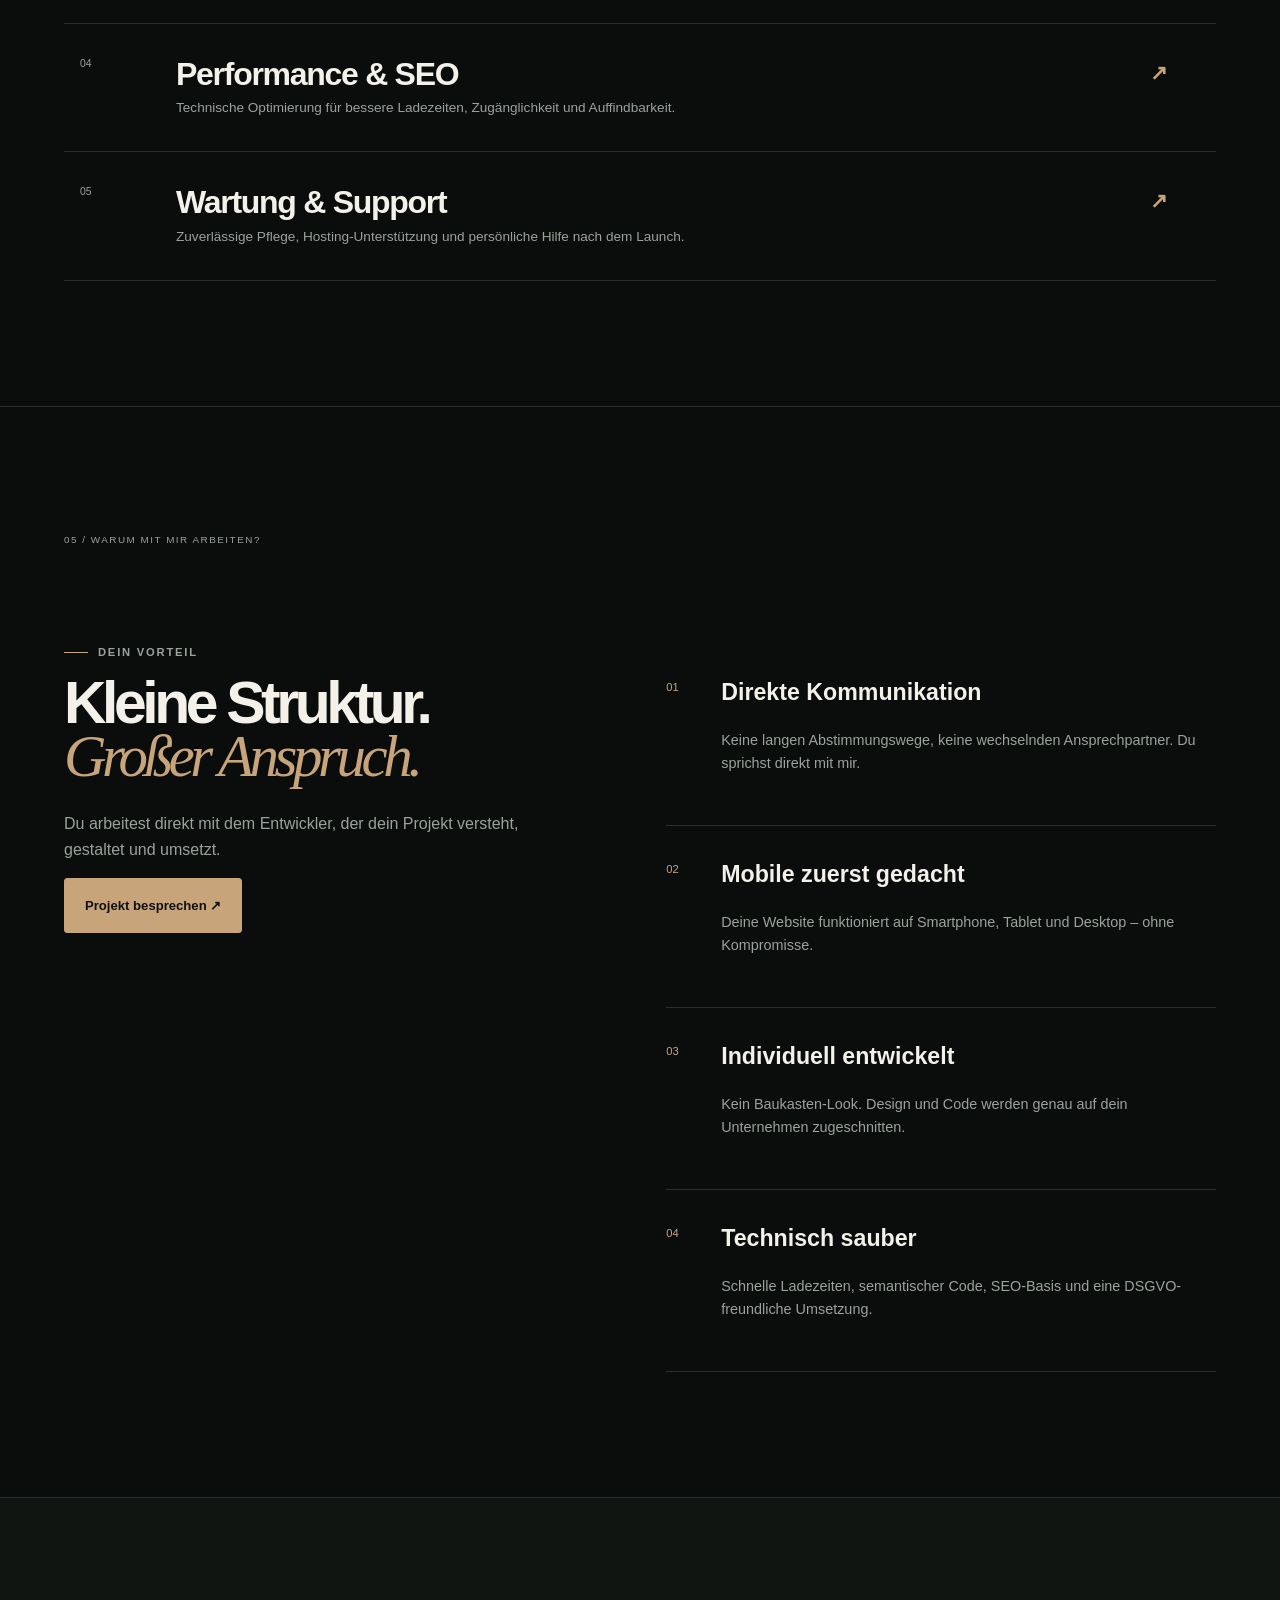
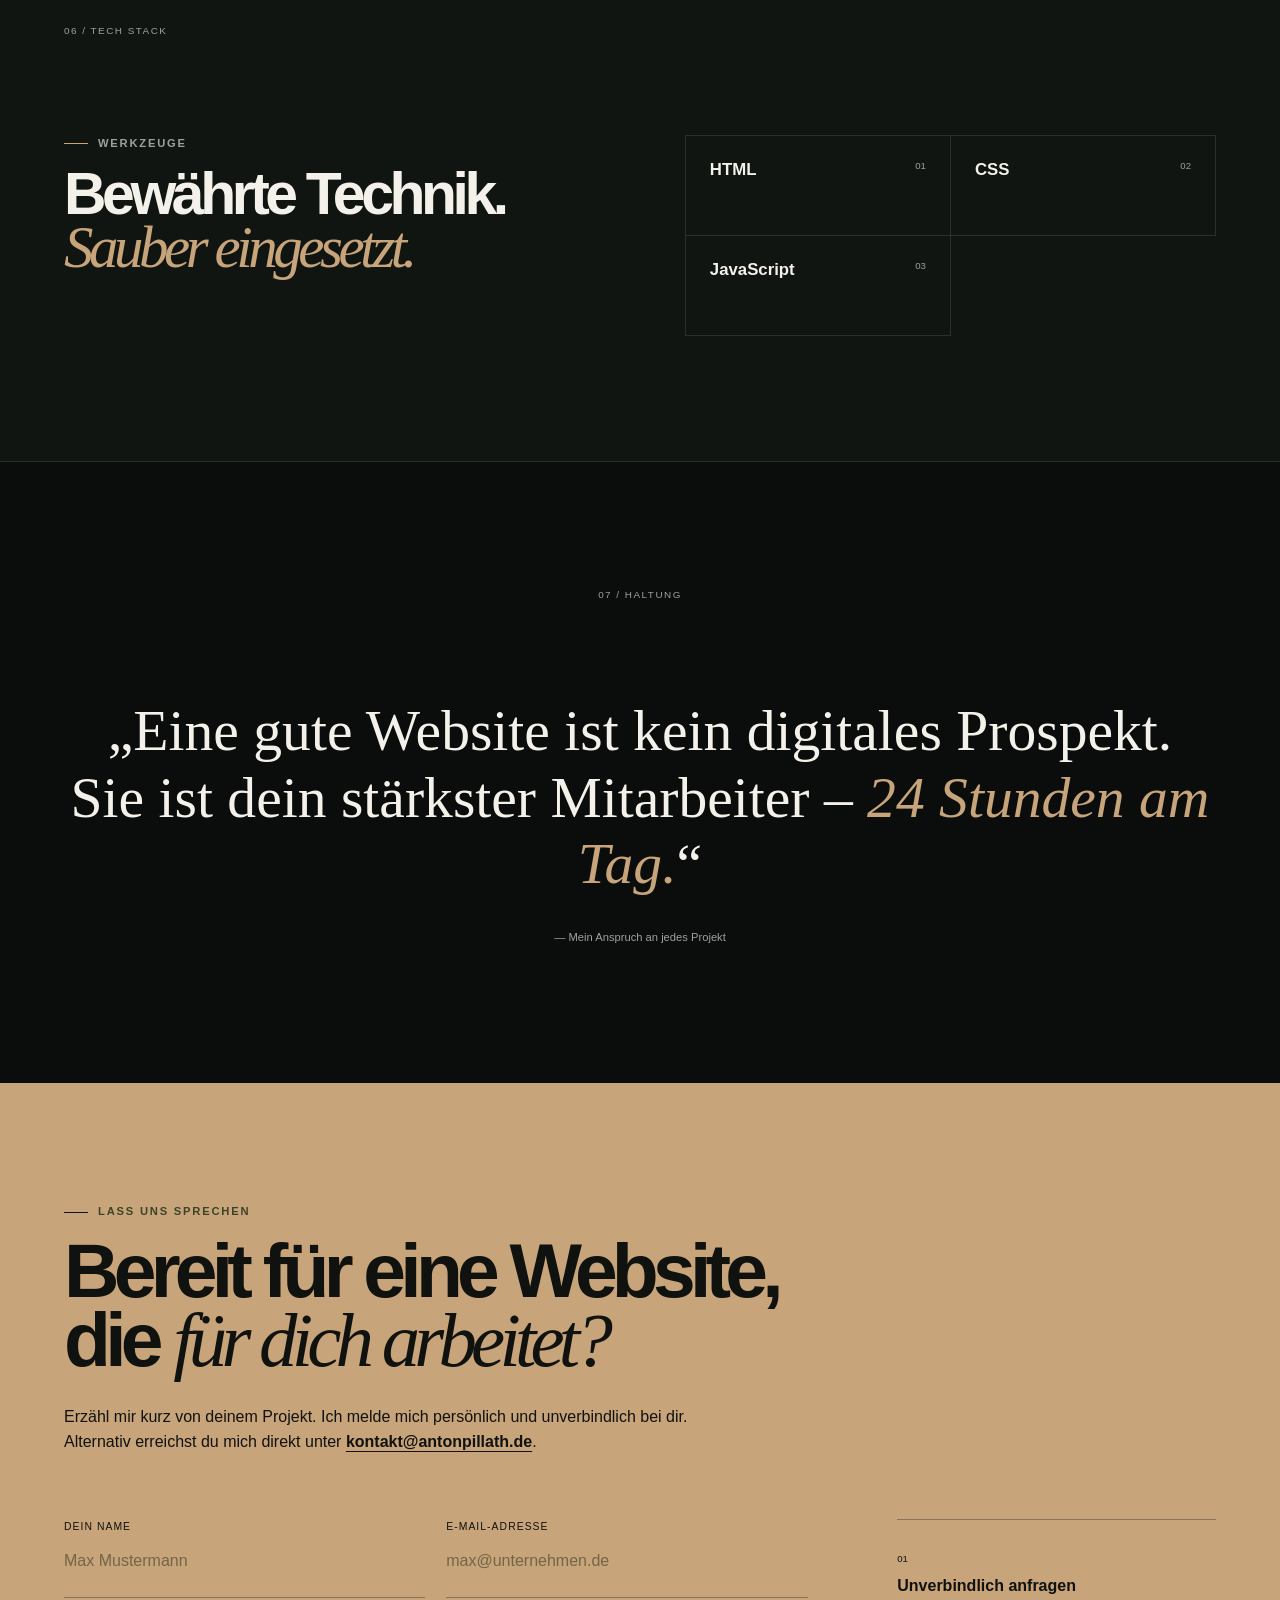
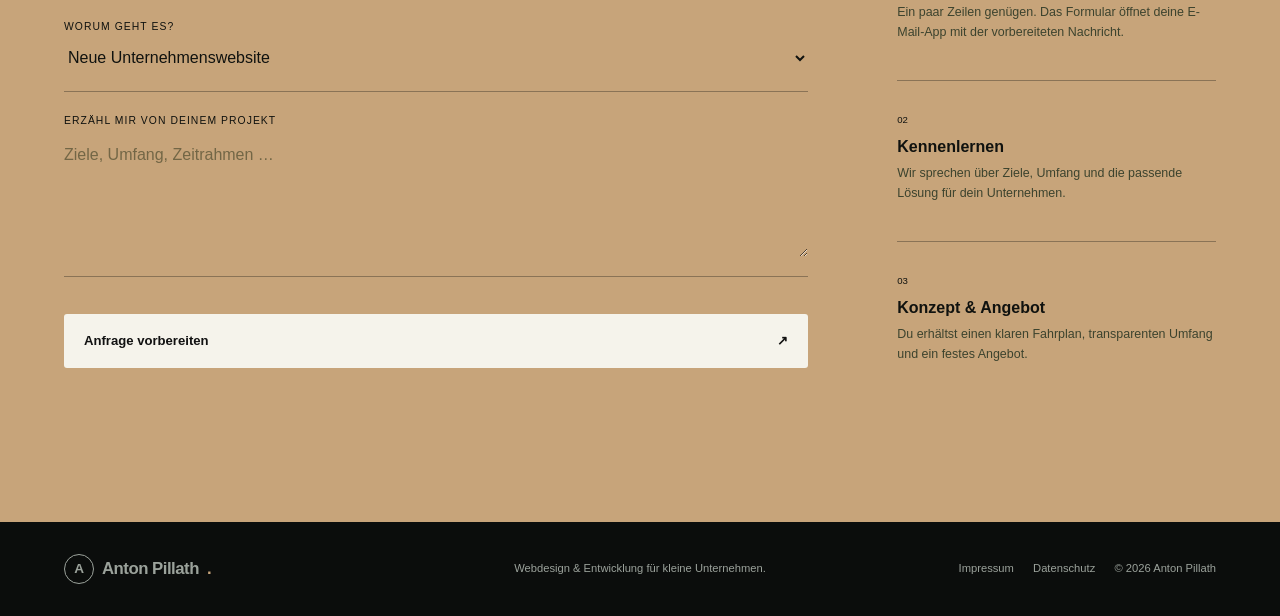
==== commit 9260c769: "Show direct contact email on portfolio" ====
--- a/index.html
+++ b/index.html
@@ -151,7 +151,7 @@
     </section>
 
     <section class="contact" id="contact">
-      <div class="contact-top reveal"><p class="eyebrow"><span></span> Lass uns sprechen</p><h2>Bereit für eine Website,<br>die <em>für dich arbeitet?</em></h2><p>Erzähl mir kurz von deinem Projekt. Ich melde mich persönlich und unverbindlich bei dir.</p></div>
+      <div class="contact-top reveal"><p class="eyebrow"><span></span> Lass uns sprechen</p><h2>Bereit für eine Website,<br>die <em>für dich arbeitet?</em></h2><p>Erzähl mir kurz von deinem Projekt. Ich melde mich persönlich und unverbindlich bei dir. Alternativ erreichst du mich direkt unter <a class="contact-email" href="mailto:kontakt@antonpillath.de">kontakt@antonpillath.de</a>.</p></div>
       <div class="contact-grid">
         <form class="contact-form reveal" novalidate>
           <div class="field"><label for="name">Dein Name</label><input id="name" name="name" type="text" placeholder="Max Mustermann" required></div>
--- a/styles.css
+++ b/styles.css
@@ -7,4 +7,4 @@
 .performance-focus{border:1px solid var(--line);padding:clamp(2rem,5vw,5rem);display:flex;flex-direction:column;justify-content:center;gap:.6rem}.performance-focus strong{font:700 clamp(2.2rem,4.5vw,5rem)/1 var(--display);color:var(--accent);letter-spacing:-.06em;margin-bottom:1.2rem}.performance-focus span{border-top:1px solid var(--line);padding-top:.7rem;color:var(--muted);font-size:.75rem;text-transform:uppercase;letter-spacing:.12em}
 .legal-header{position:static}.legal-main{max-width:900px;margin:0 auto;padding:90px 5vw 120px}.legal-main .eyebrow{margin-bottom:1.5rem}.legal-main h1{font:700 clamp(3rem,7vw,6rem)/.95 var(--display);letter-spacing:-.065em;margin-bottom:3rem}.legal-main h1 em{font-family:var(--serif);font-weight:400;color:var(--accent)}.legal-content{border-top:1px solid var(--line)}.legal-content section{padding:2rem 0;border-bottom:1px solid var(--line)}.legal-content h2{font:600 clamp(1.3rem,2.5vw,2rem) var(--display);letter-spacing:-.03em;margin-bottom:1rem}.legal-content h3{font-size:1rem;margin:1.5rem 0 .5rem}.legal-content p,.legal-content li{color:var(--muted);font-size:.92rem}.legal-content a{color:var(--accent);text-decoration:underline;text-underline-offset:3px}.legal-content address{font-style:normal;color:var(--muted)}.legal-content ul{padding-left:1.2rem}.legal-back{display:inline-flex;margin-bottom:3rem;font-size:.8rem;color:var(--muted)}.legal-footer{grid-template-columns:1fr auto}.legal-footer>div{justify-content:flex-end}
 @media(max-width:600px){.legal-main{padding-top:60px}.legal-footer{grid-template-columns:1fr}.legal-footer>div{justify-content:center}}
-.browser-body{background:radial-gradient(circle at 83% 30%,#6b543c,transparent 31%),linear-gradient(135deg,#111512,#24201b)}.browser-body>span{background:var(--accent)}.availability i{box-shadow:0 0 0 5px #c7a47a24}.salon-preview{background:#ddd8ce}.art-rings{border-color:#b8976d}[data-theme="light"] .site-header{background:color-mix(in srgb,var(--bg) 94%,transparent)}[data-theme="light"] .hero-grid-bg{opacity:.18}[data-theme="light"] .contact{background:#b9956d}[data-theme="light"] .button.primary{color:#fffaf3}
+.browser-body{background:radial-gradient(circle at 83% 30%,#6b543c,transparent 31%),linear-gradient(135deg,#111512,#24201b)}.browser-body>span{background:var(--accent)}.availability i{box-shadow:0 0 0 5px #c7a47a24}.salon-preview{background:#ddd8ce}.art-rings{border-color:#b8976d}[data-theme="light"] .site-header{background:color-mix(in srgb,var(--bg) 94%,transparent)}[data-theme="light"] .hero-grid-bg{opacity:.18}[data-theme="light"] .contact{background:#b9956d}[data-theme="light"] .button.primary{color:#fffaf3}.contact-email{text-decoration:underline;text-underline-offset:4px;font-weight:700}
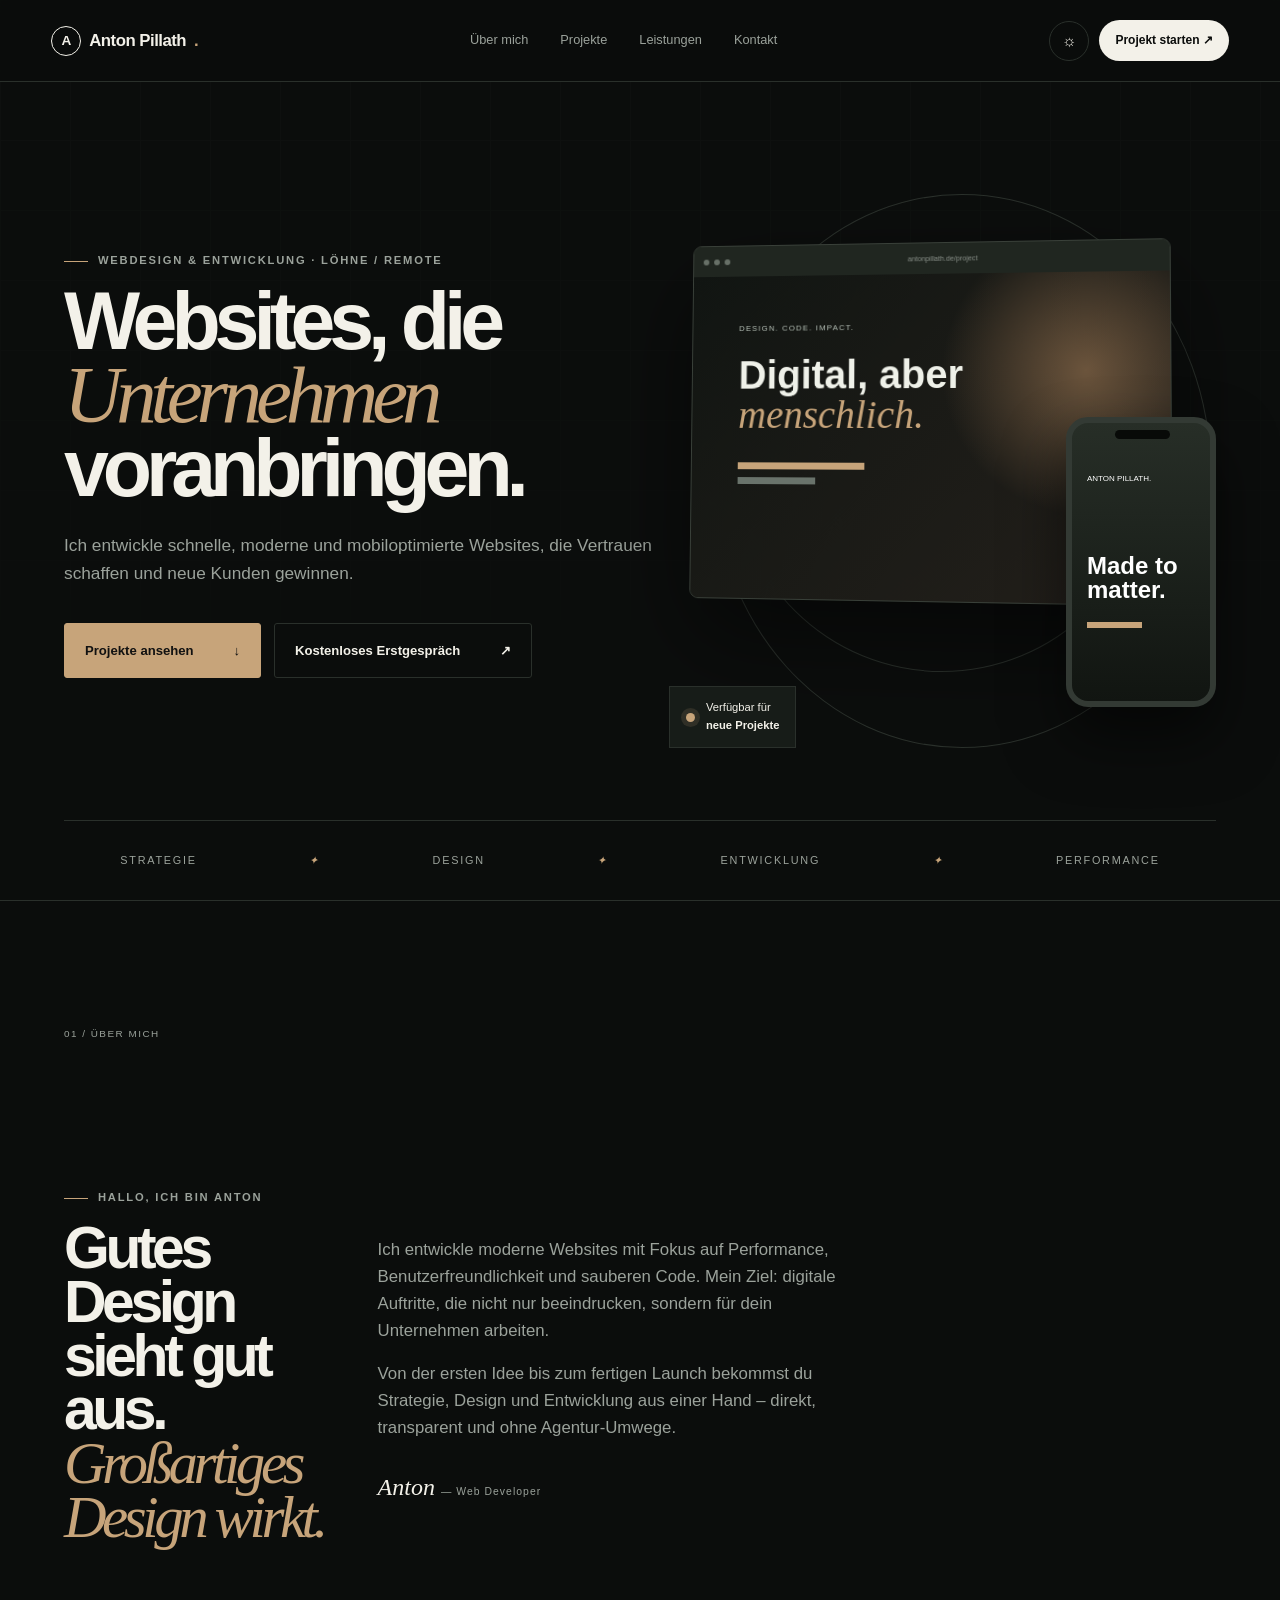
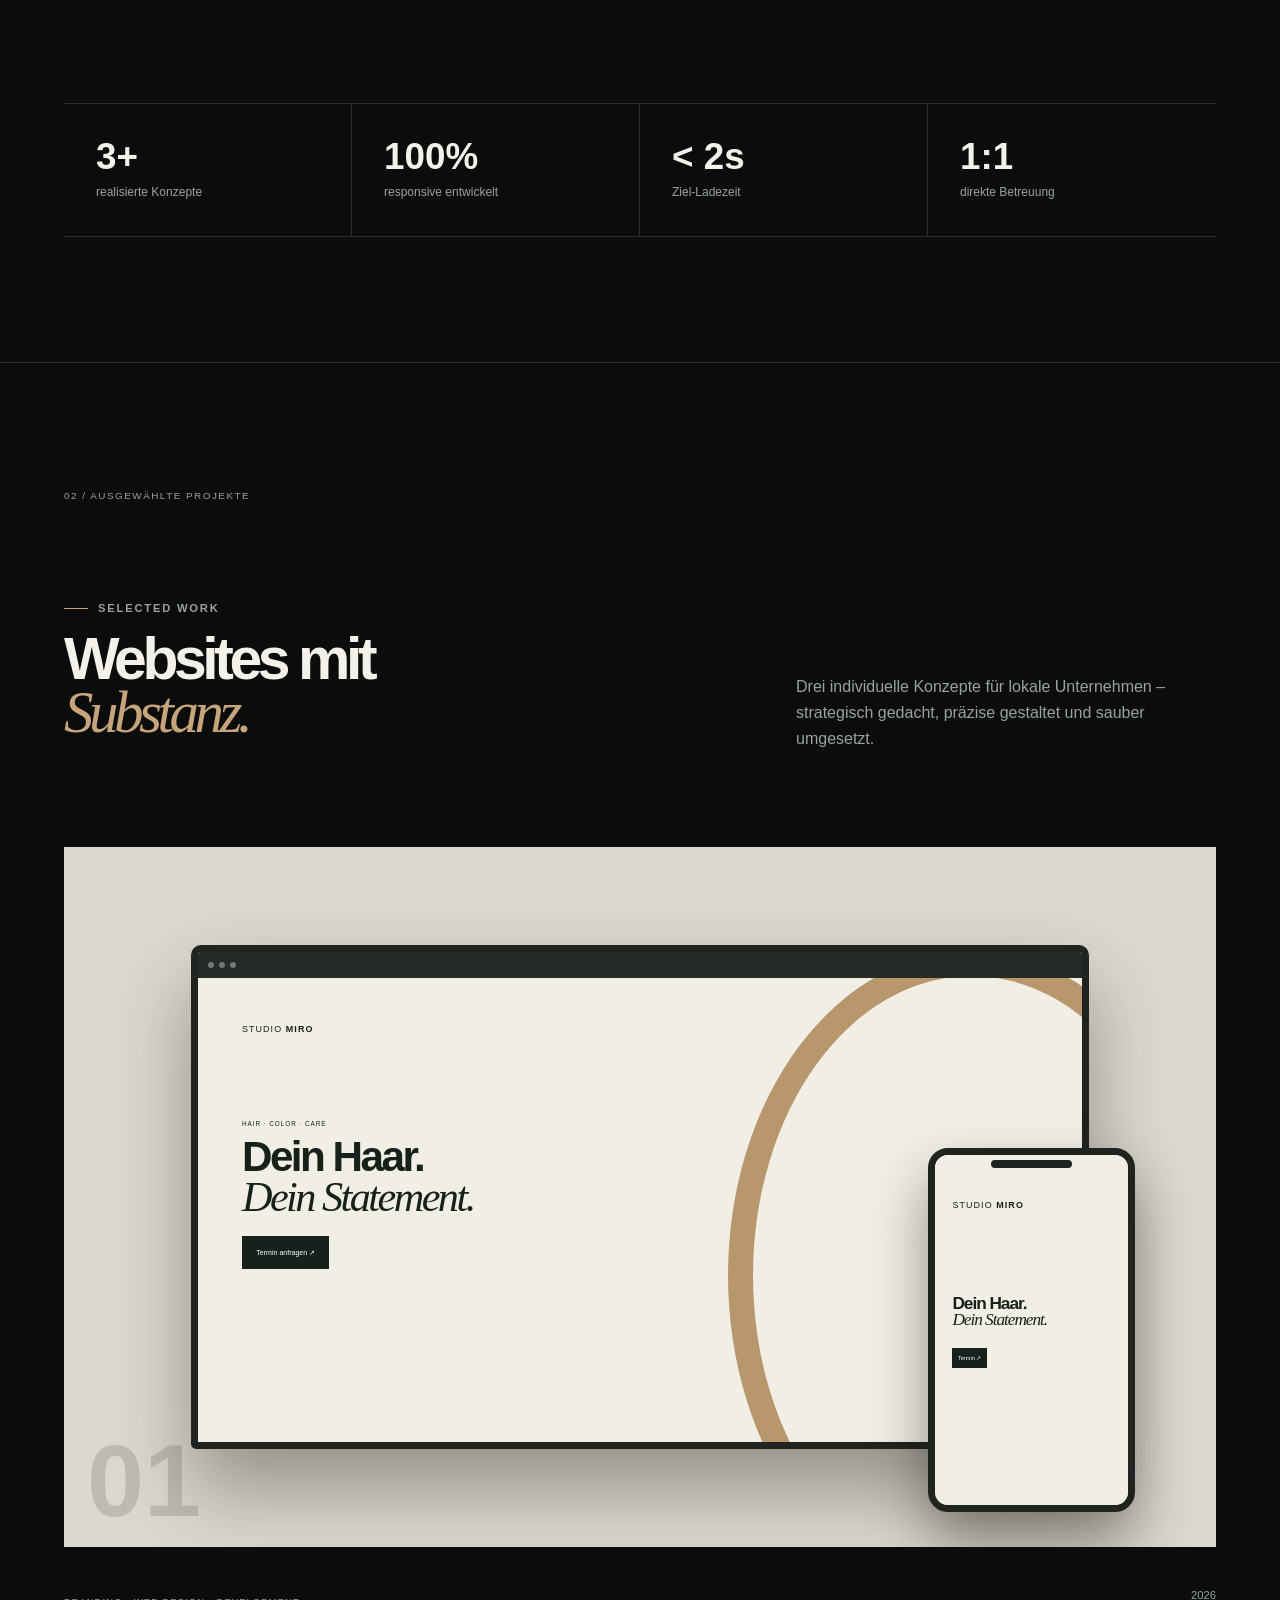
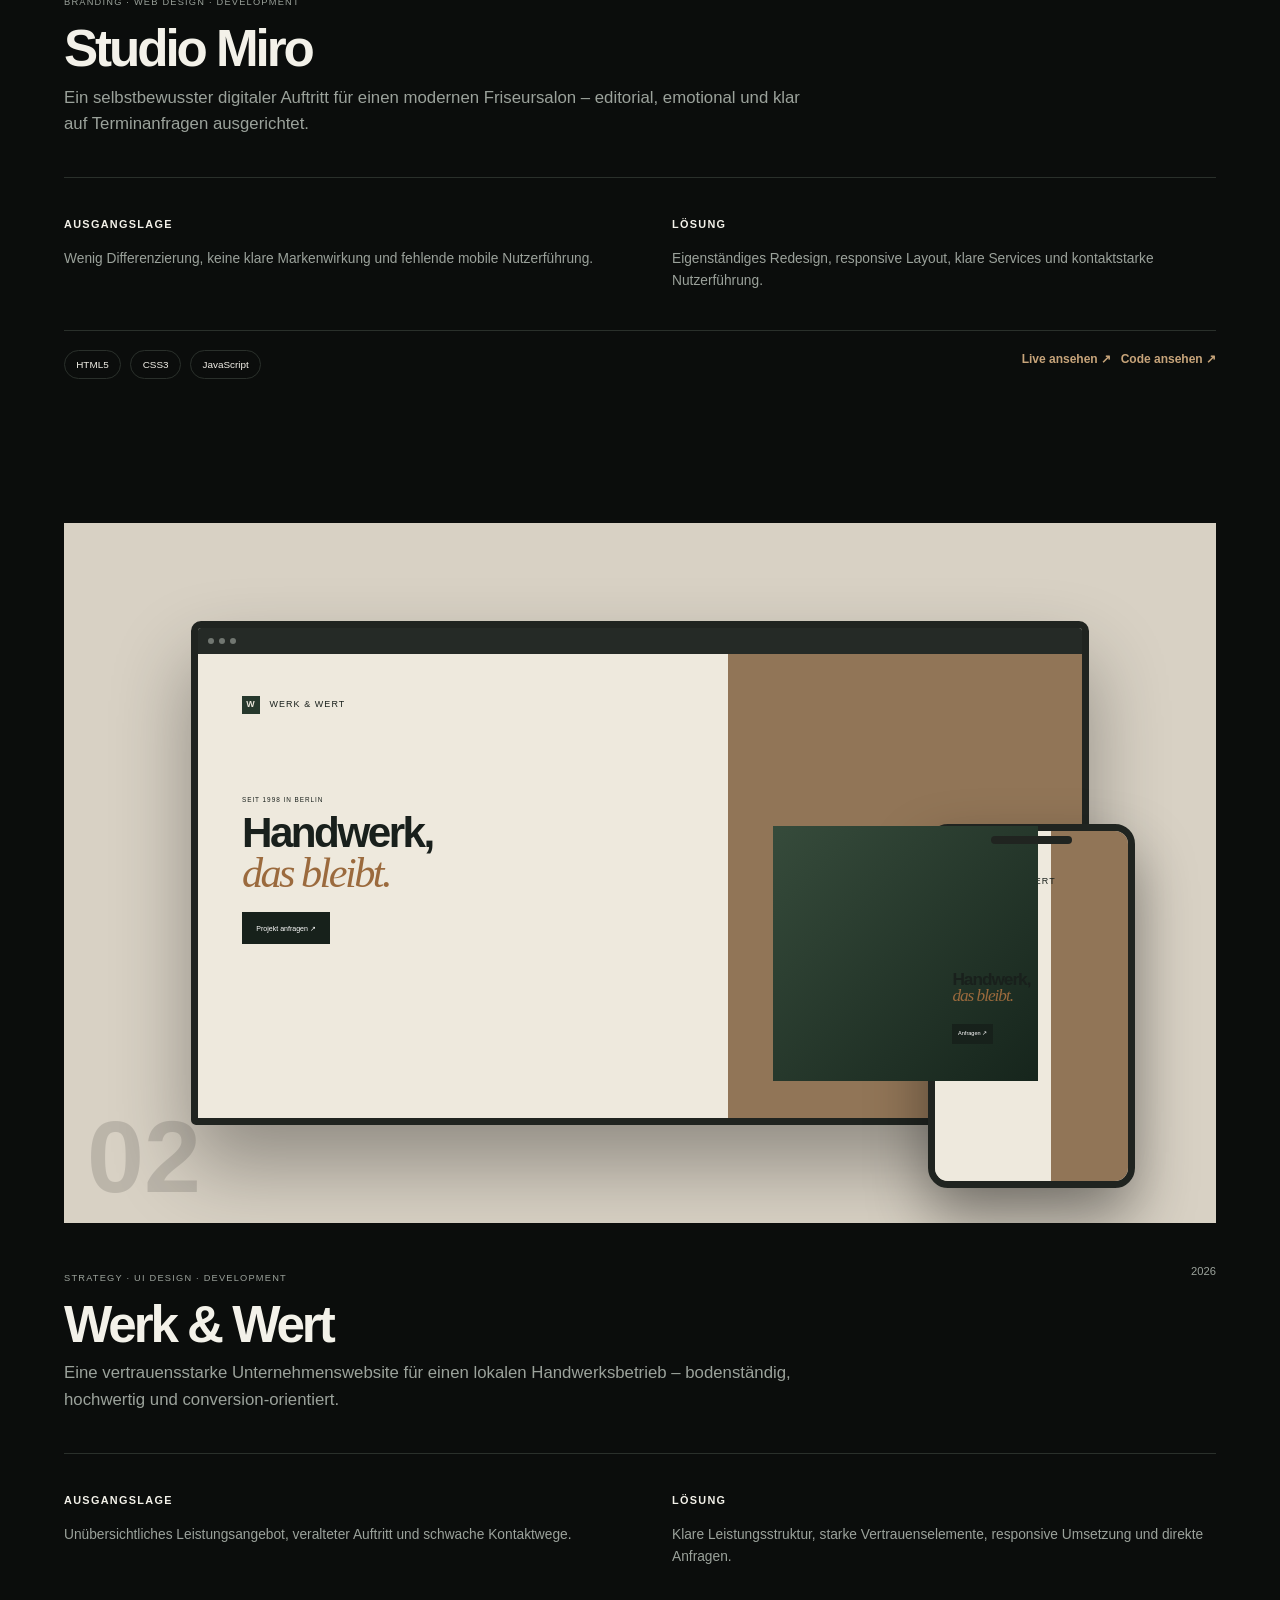
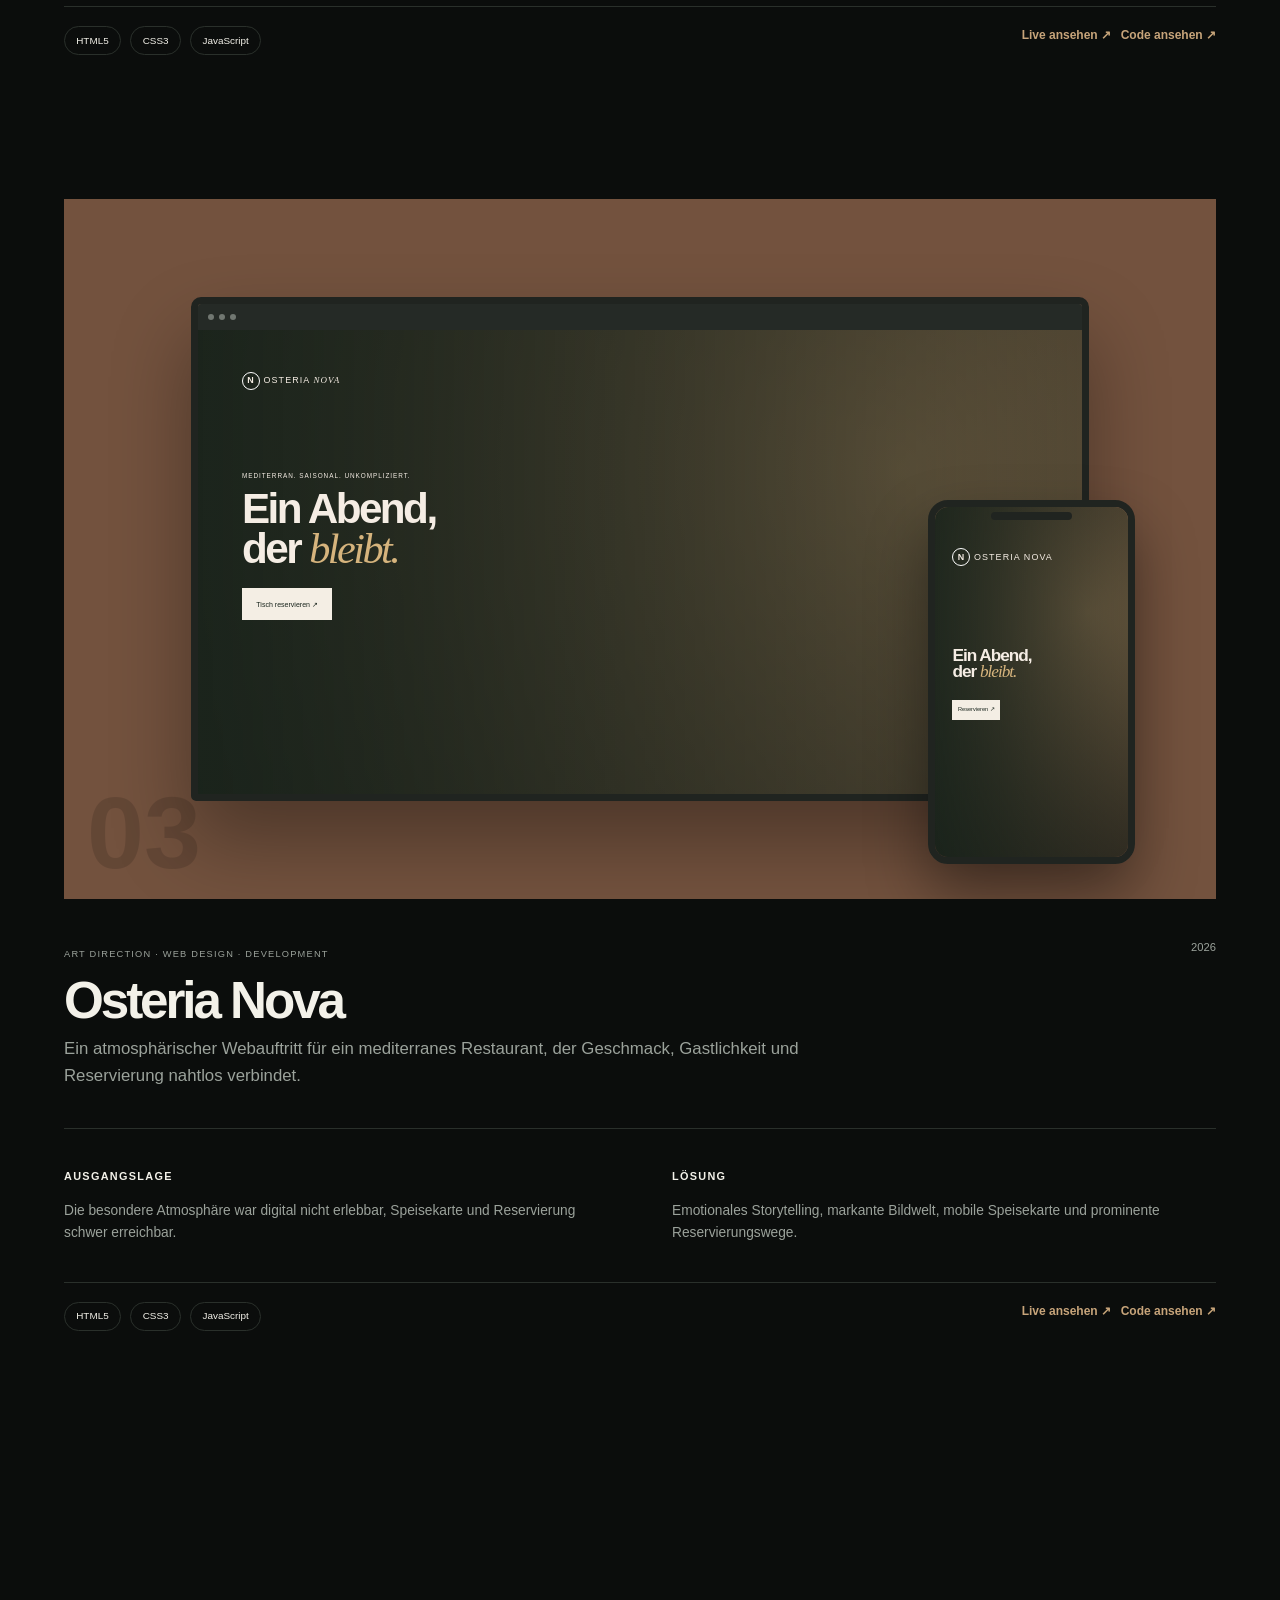
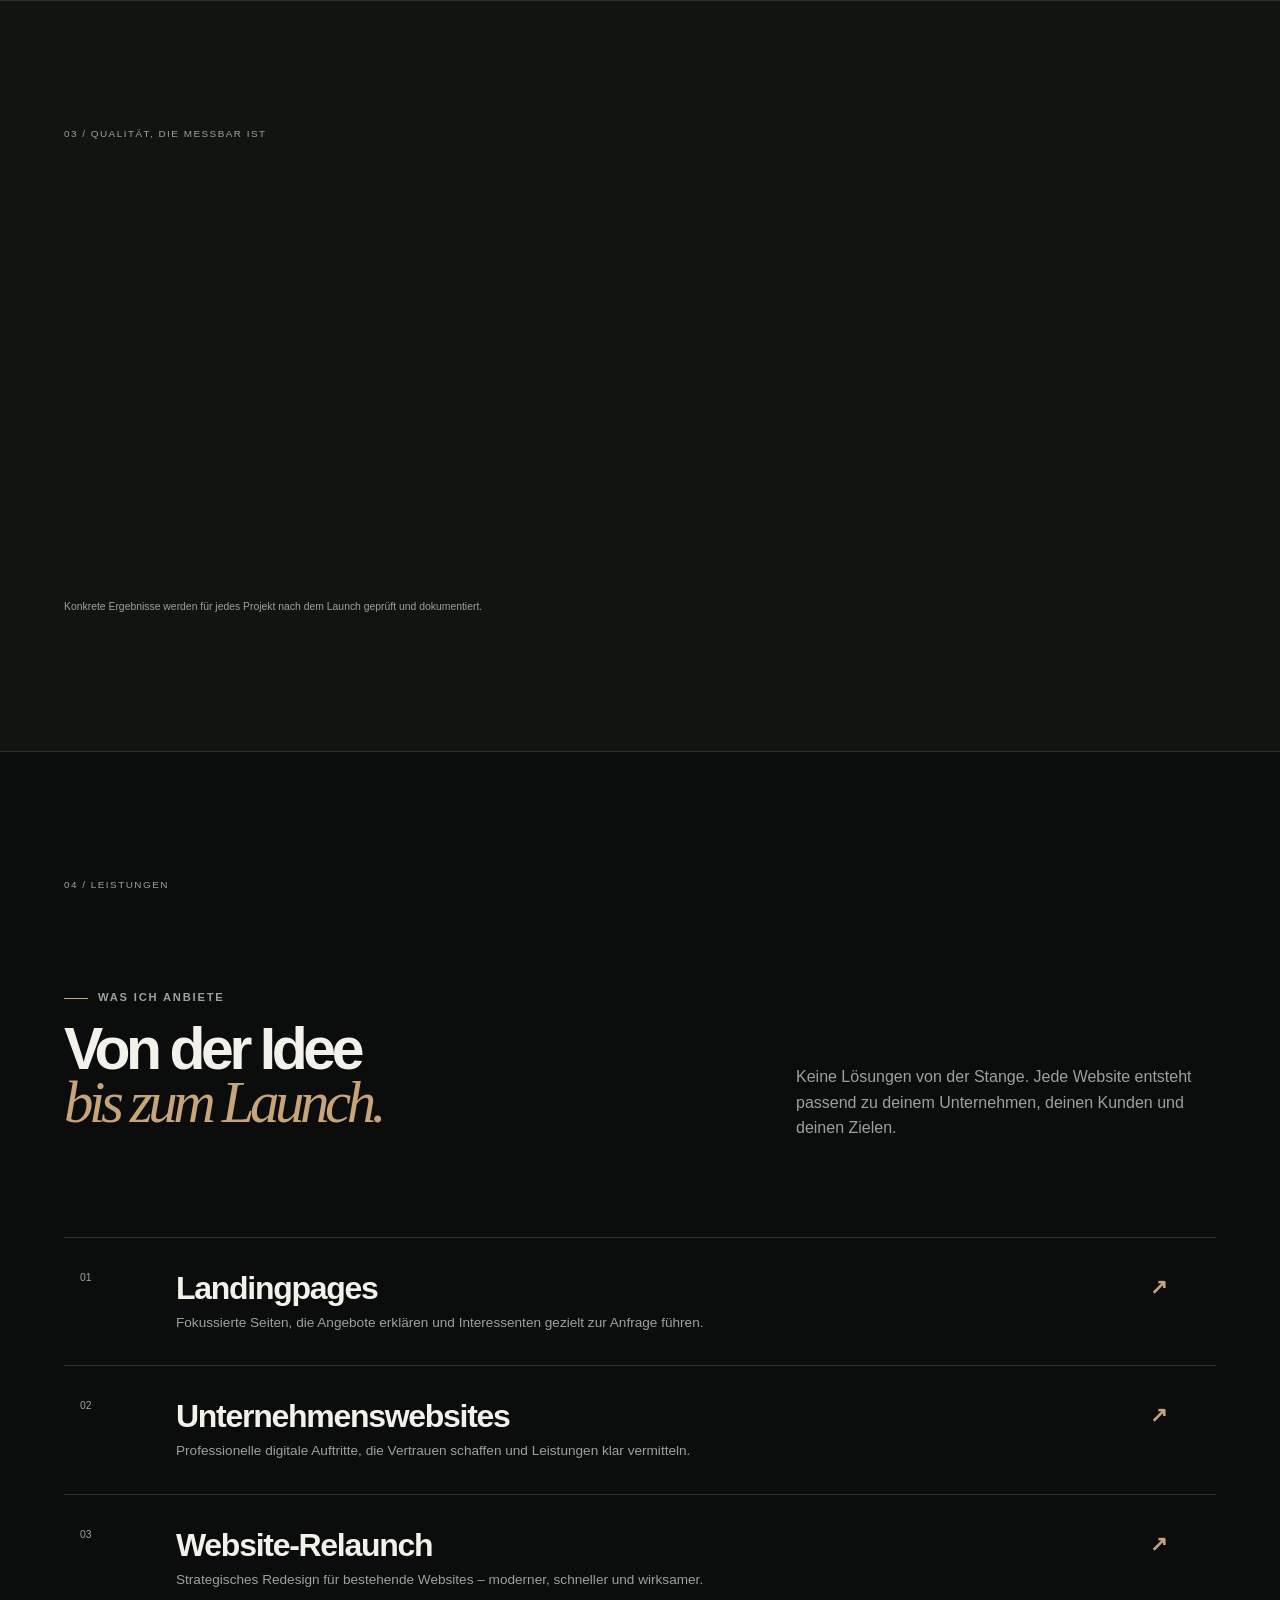
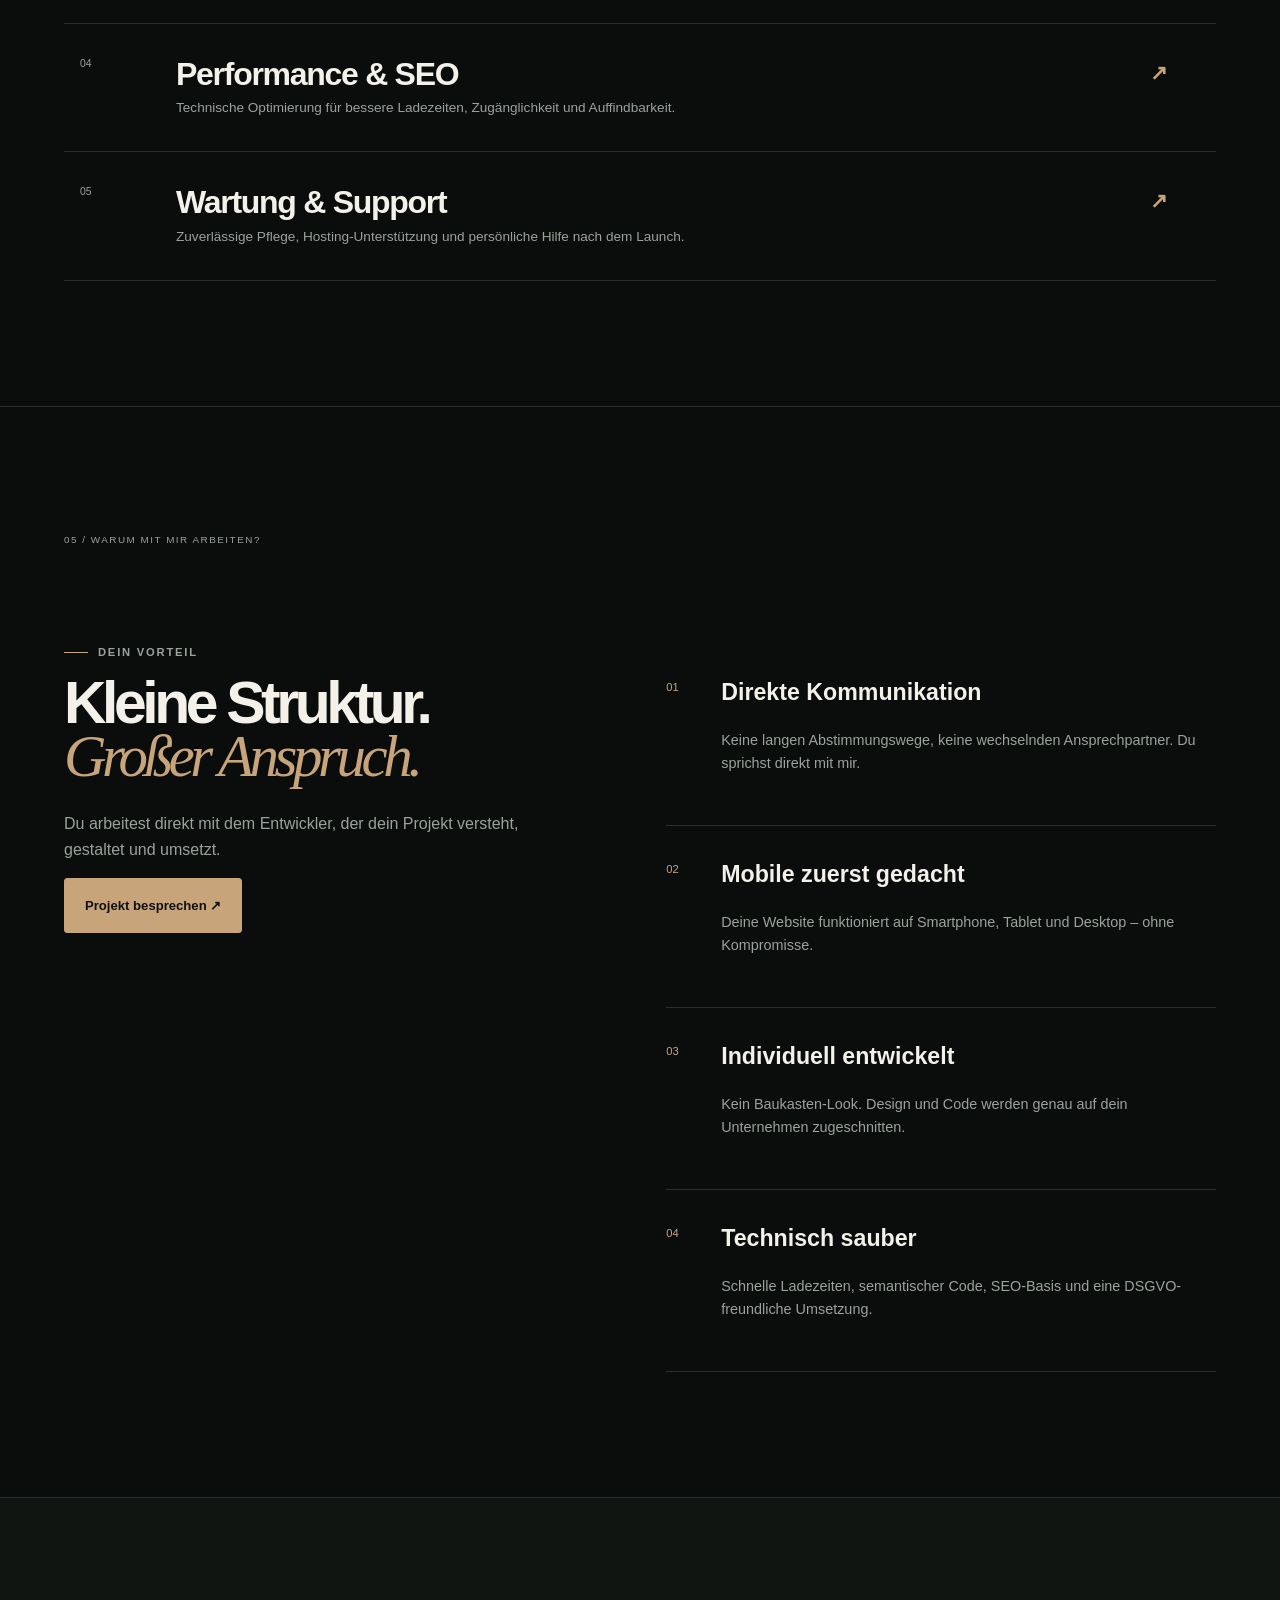
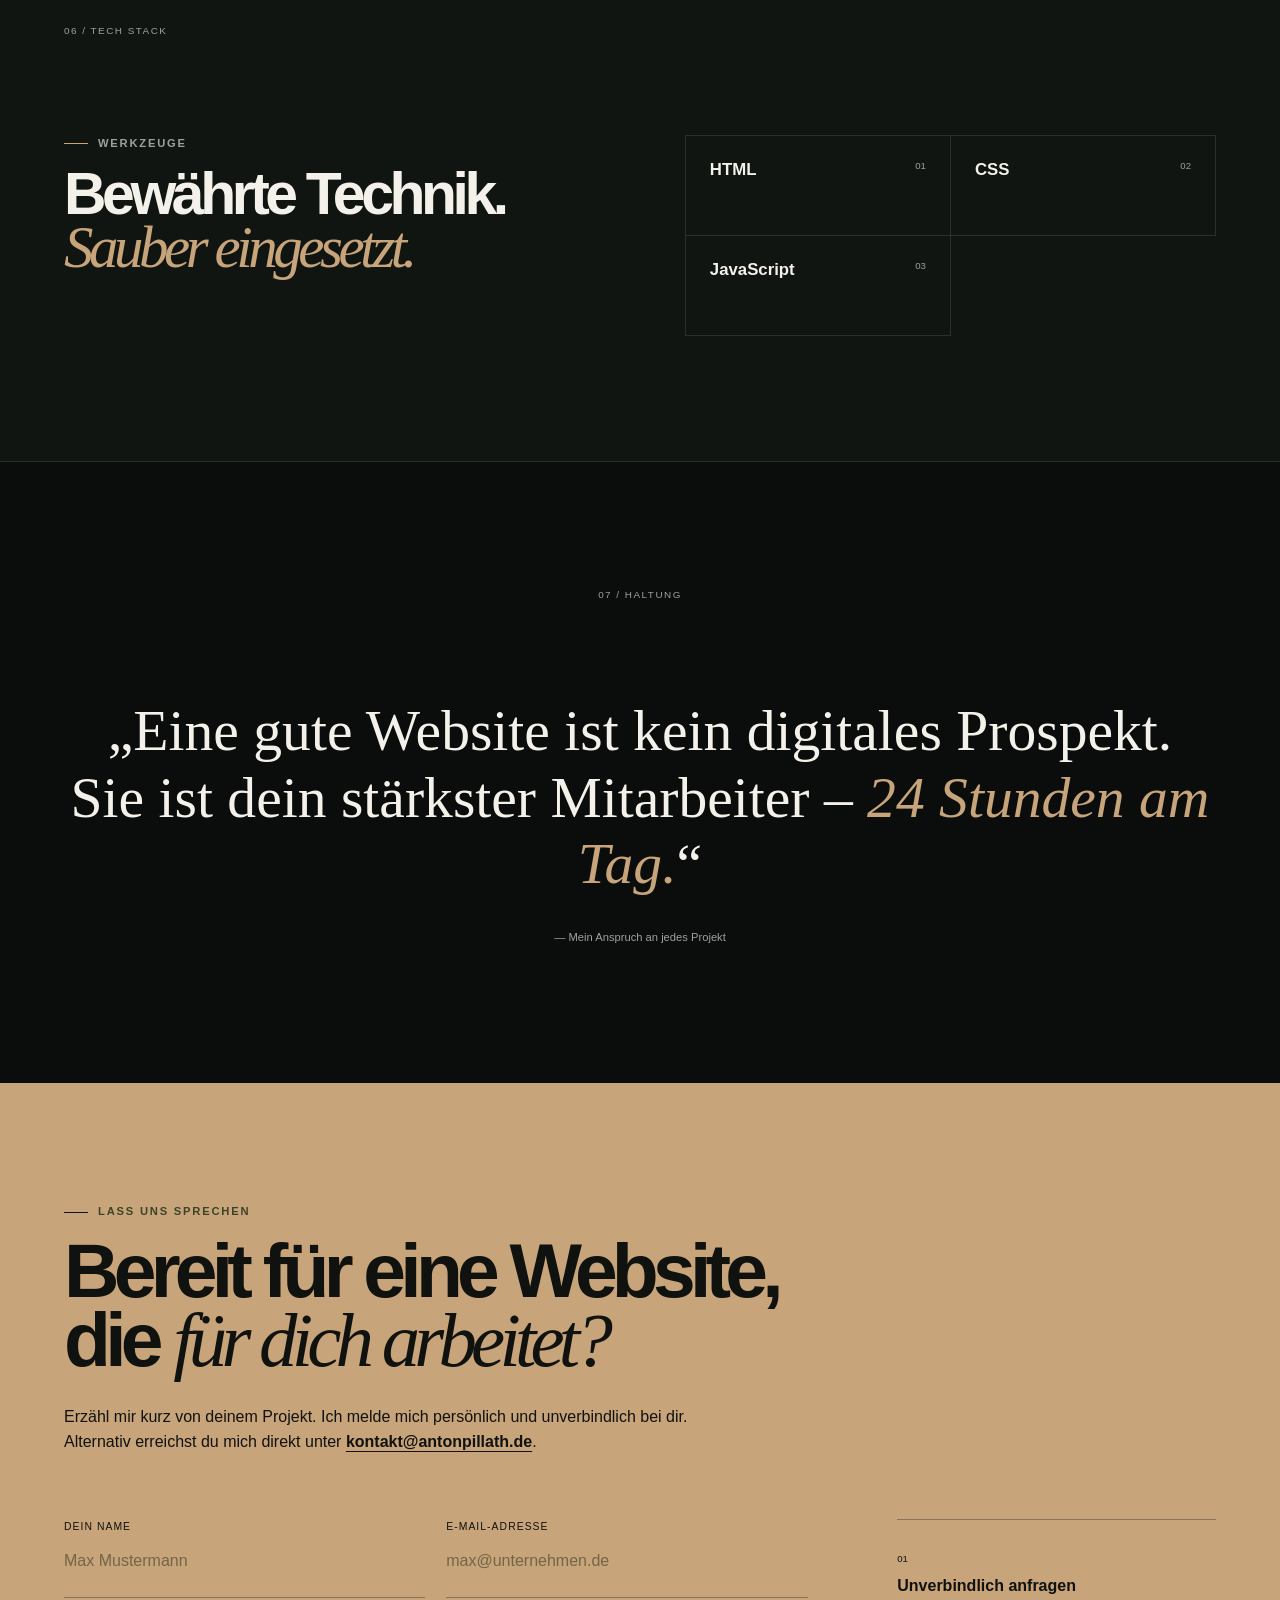
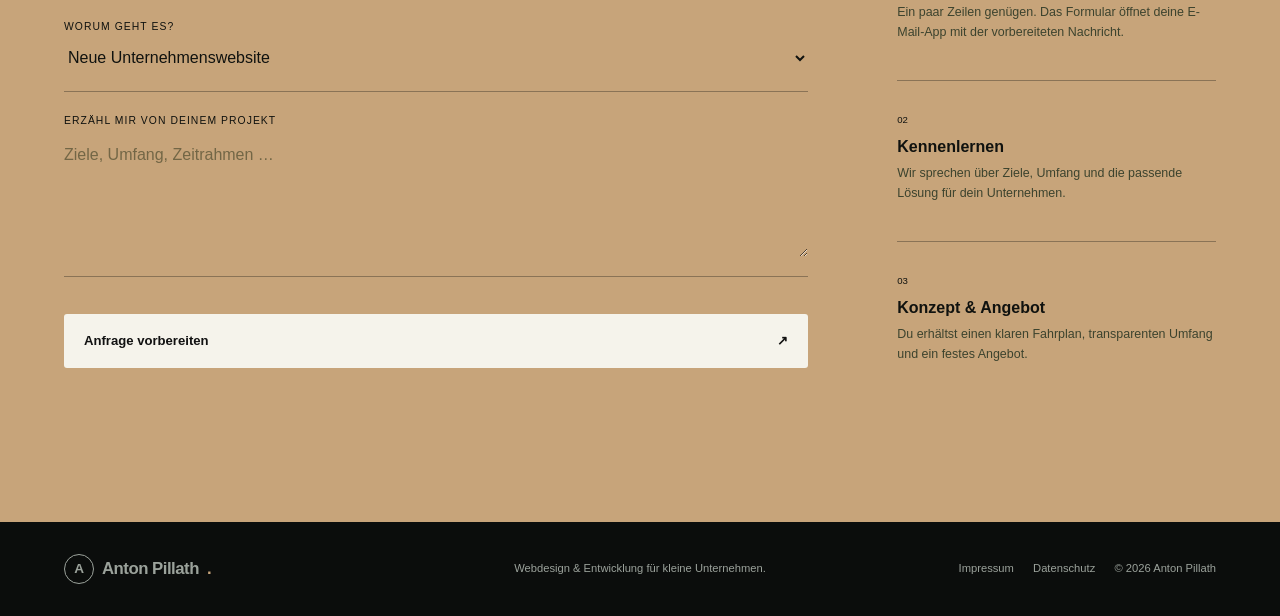
==== commit 2a4ec689: "Fix brand link accessible names" ====
--- a/index.html
+++ b/index.html
@@ -5,15 +5,33 @@
   <meta name="viewport" content="width=device-width, initial-scale=1">
   <meta name="description" content="Anton Pillath entwickelt moderne, schnelle und mobiloptimierte Websites für kleine Unternehmen.">
   <meta name="theme-color" content="#0b0d0c">
-  <title>Anton Pillath — Webdesign & Entwicklung</title>
+  <meta property="og:title" content="Anton Pillath | Moderne Websites für Unternehmen">
+  <meta property="og:description" content="Individuelles Webdesign und schnelle, responsive Websites für kleine und mittelständische Unternehmen.">
+  <meta property="og:image" content="https://antonpillath.de/assets/social-preview.jpg">
+  <meta property="og:image:width" content="1200">
+  <meta property="og:image:height" content="630">
+  <meta property="og:image:alt" content="Anton Pillath – Webdesign & Entwicklung">
+  <meta property="og:url" content="https://antonpillath.de/">
+  <meta property="og:type" content="website">
+  <meta property="og:site_name" content="Anton Pillath">
+  <meta name="twitter:card" content="summary_large_image">
+  <meta name="twitter:title" content="Anton Pillath | Moderne Websites für Unternehmen">
+  <meta name="twitter:description" content="Individuelles Webdesign und schnelle, responsive Websites für kleine und mittelständische Unternehmen.">
+  <meta name="twitter:image" content="https://antonpillath.de/assets/social-preview.jpg">
+  <title>Anton Pillath | Moderne Websites für Unternehmen</title>
   <link rel="canonical" href="https://antonpillath.de/">
+  <link rel="icon" href="/favicon.ico" sizes="any">
+  <link rel="icon" type="image/svg+xml" href="/assets/favicon.svg">
+  <link rel="icon" type="image/png" sizes="32x32" href="/assets/favicon-32.png">
+  <link rel="icon" type="image/png" sizes="16x16" href="/assets/favicon-16.png">
+  <link rel="apple-touch-icon" sizes="180x180" href="/assets/apple-touch-icon.png">
   <link rel="stylesheet" href="styles.css">
   <script src="script.js" defer></script>
 </head>
 <body>
   <a class="skip-link" href="#main">Zum Inhalt springen</a>
   <header class="site-header">
-    <a class="brand" href="#top" aria-label="Anton Pillath Startseite"><span>A</span> Anton Pillath<span class="brand-dot">.</span></a>
+    <a class="brand" href="#top"><span aria-hidden="true">A</span> Anton Pillath<span class="brand-dot">.</span></a>
     <nav aria-label="Hauptnavigation" id="nav">
       <a href="#about">Über mich</a><a href="#projects">Projekte</a><a href="#services">Leistungen</a><a href="#contact">Kontakt</a>
     </nav>
@@ -166,7 +184,7 @@
   </main>
 
   <footer>
-    <a class="brand" href="#top"><span>A</span> Anton Pillath<span class="brand-dot">.</span></a>
+    <a class="brand" href="#top"><span aria-hidden="true">A</span> Anton Pillath<span class="brand-dot">.</span></a>
     <p>Webdesign & Entwicklung für kleine Unternehmen.</p>
     <div><a href="impressum.html">Impressum</a><a href="datenschutz.html">Datenschutz</a><span>© <span id="year"></span> Anton Pillath</span></div>
   </footer>
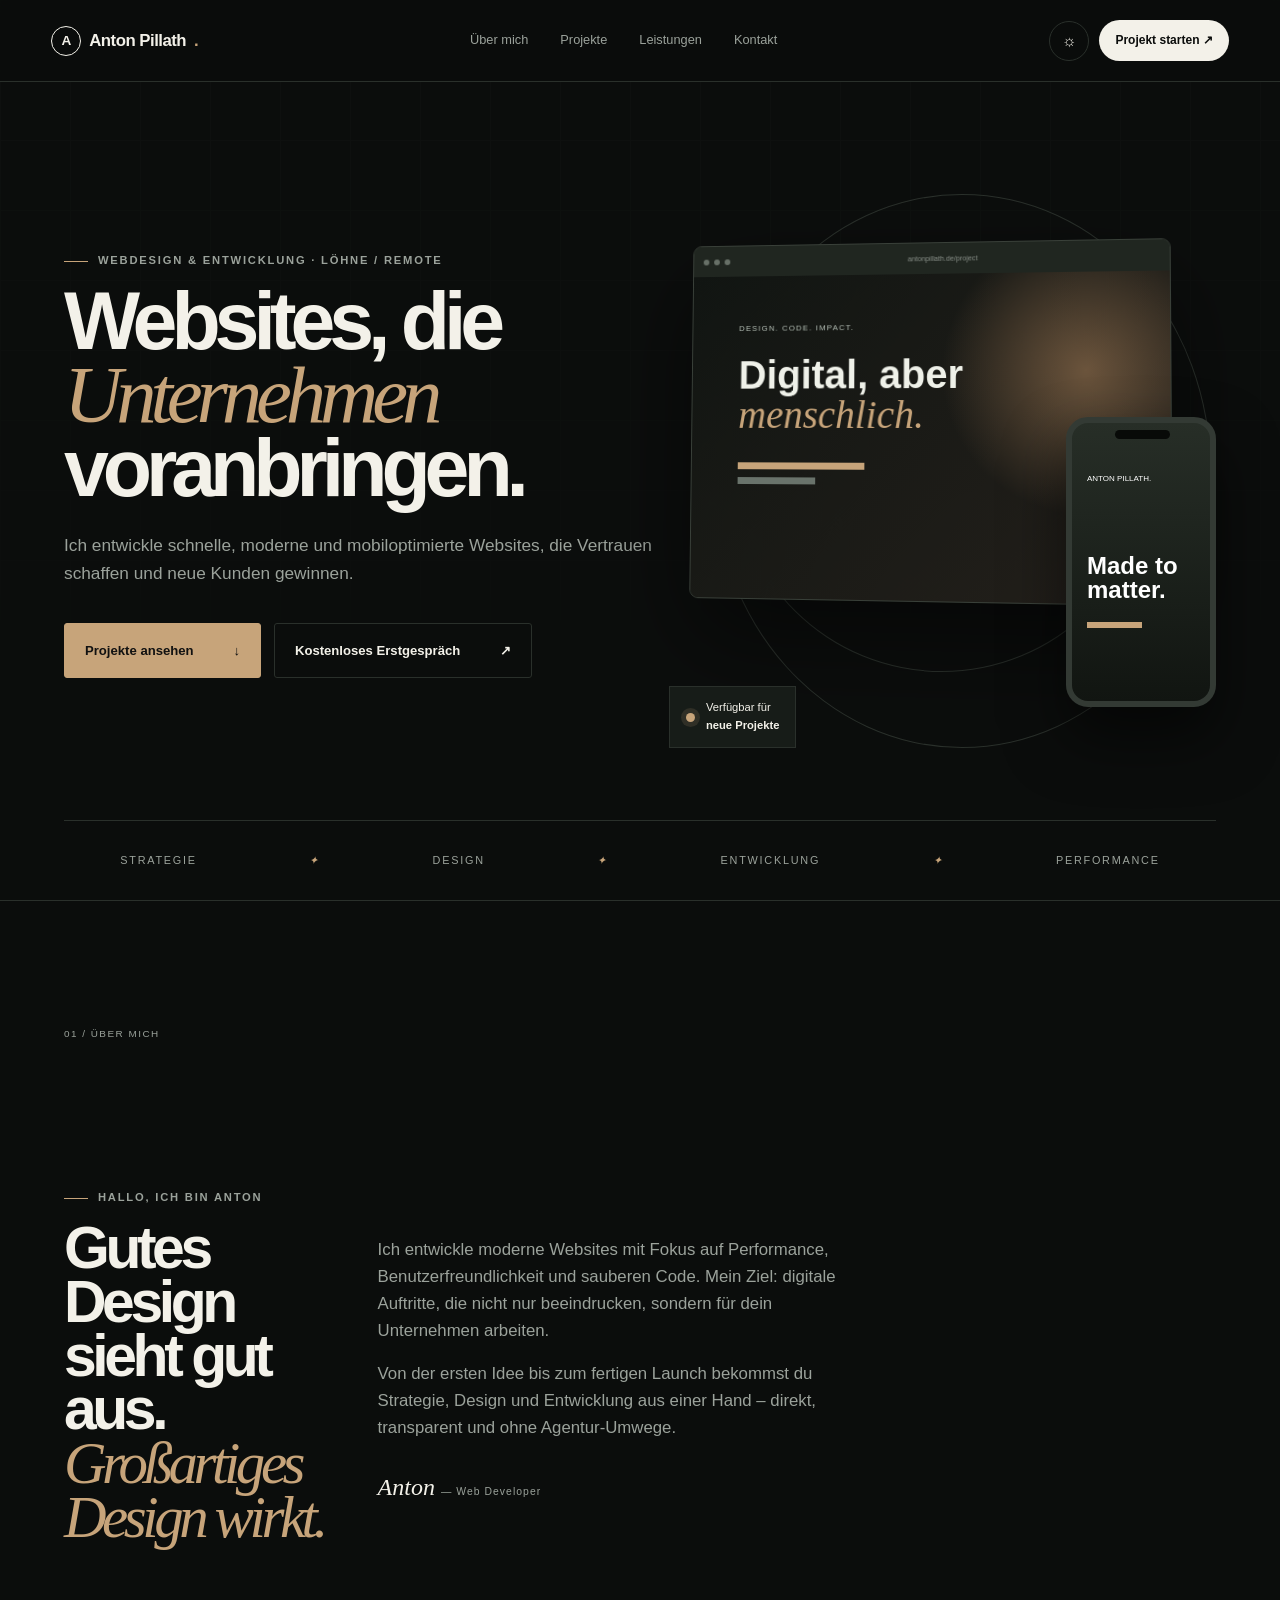
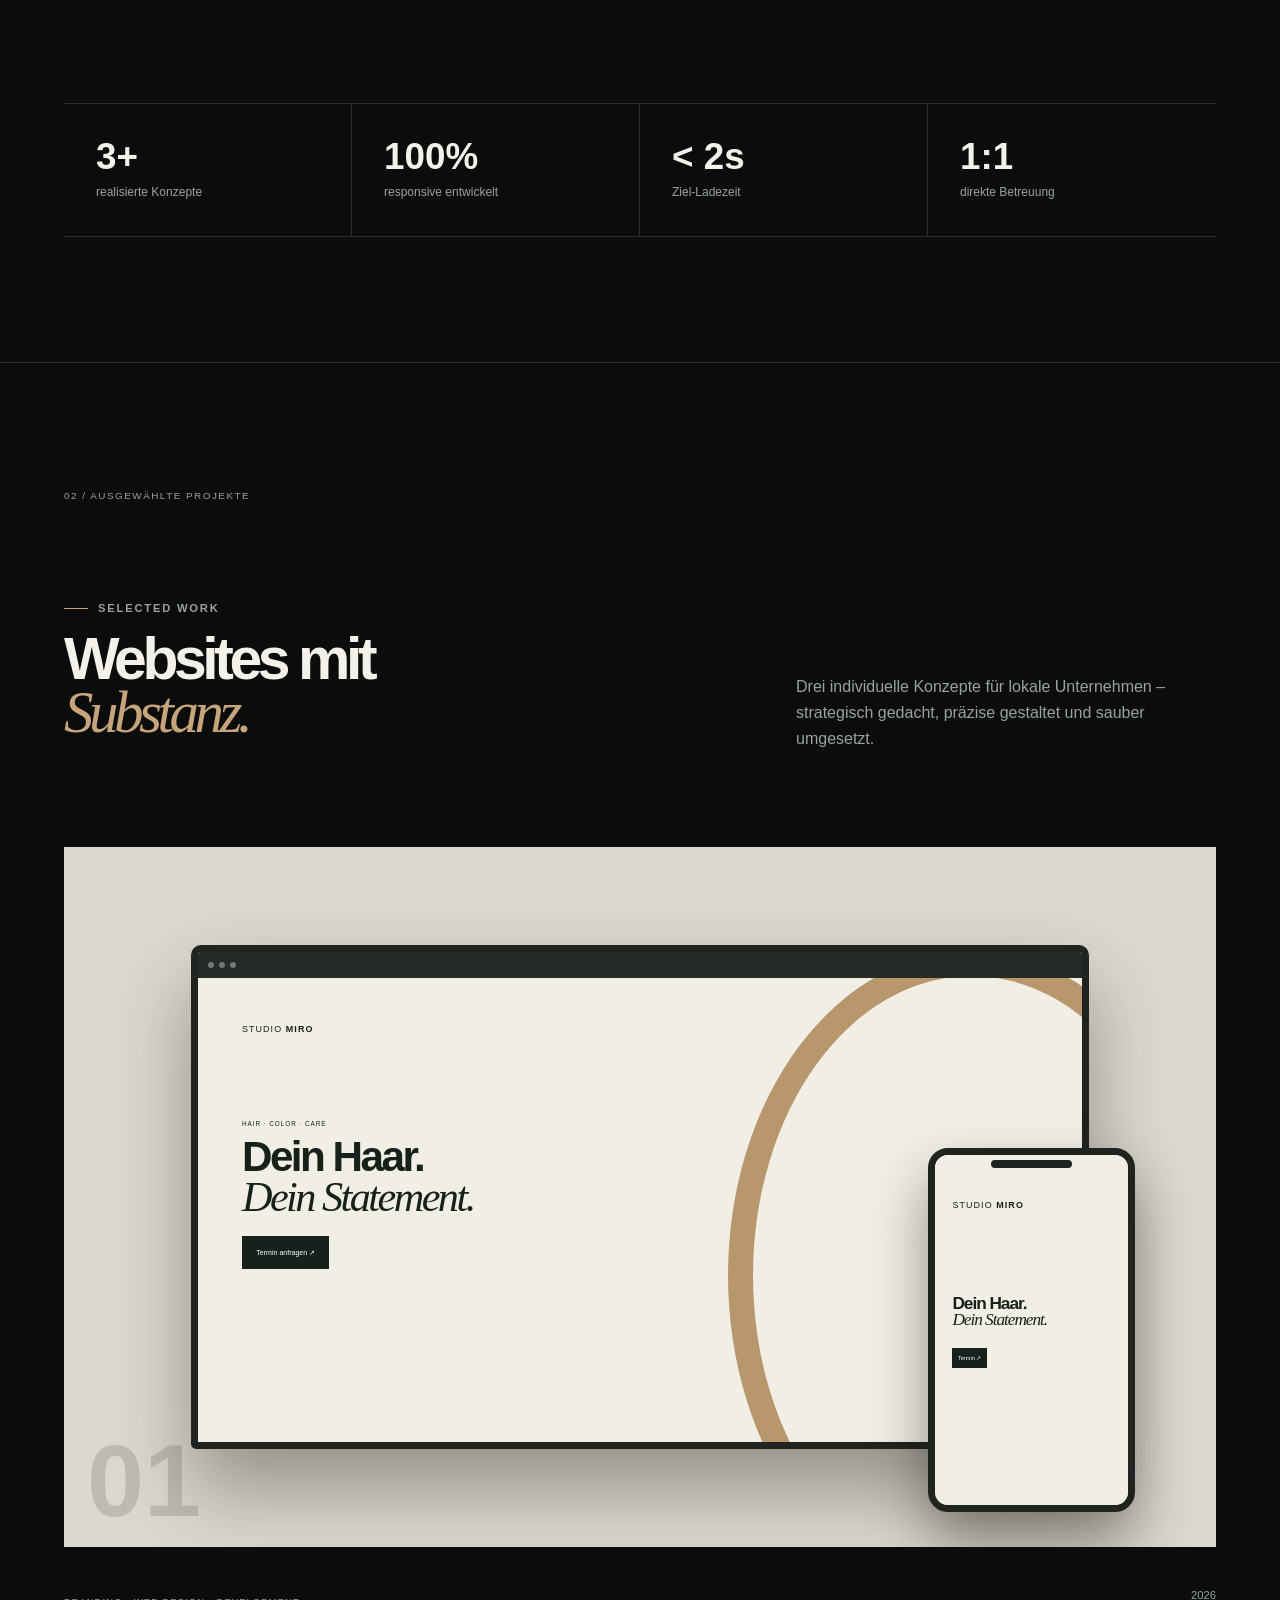
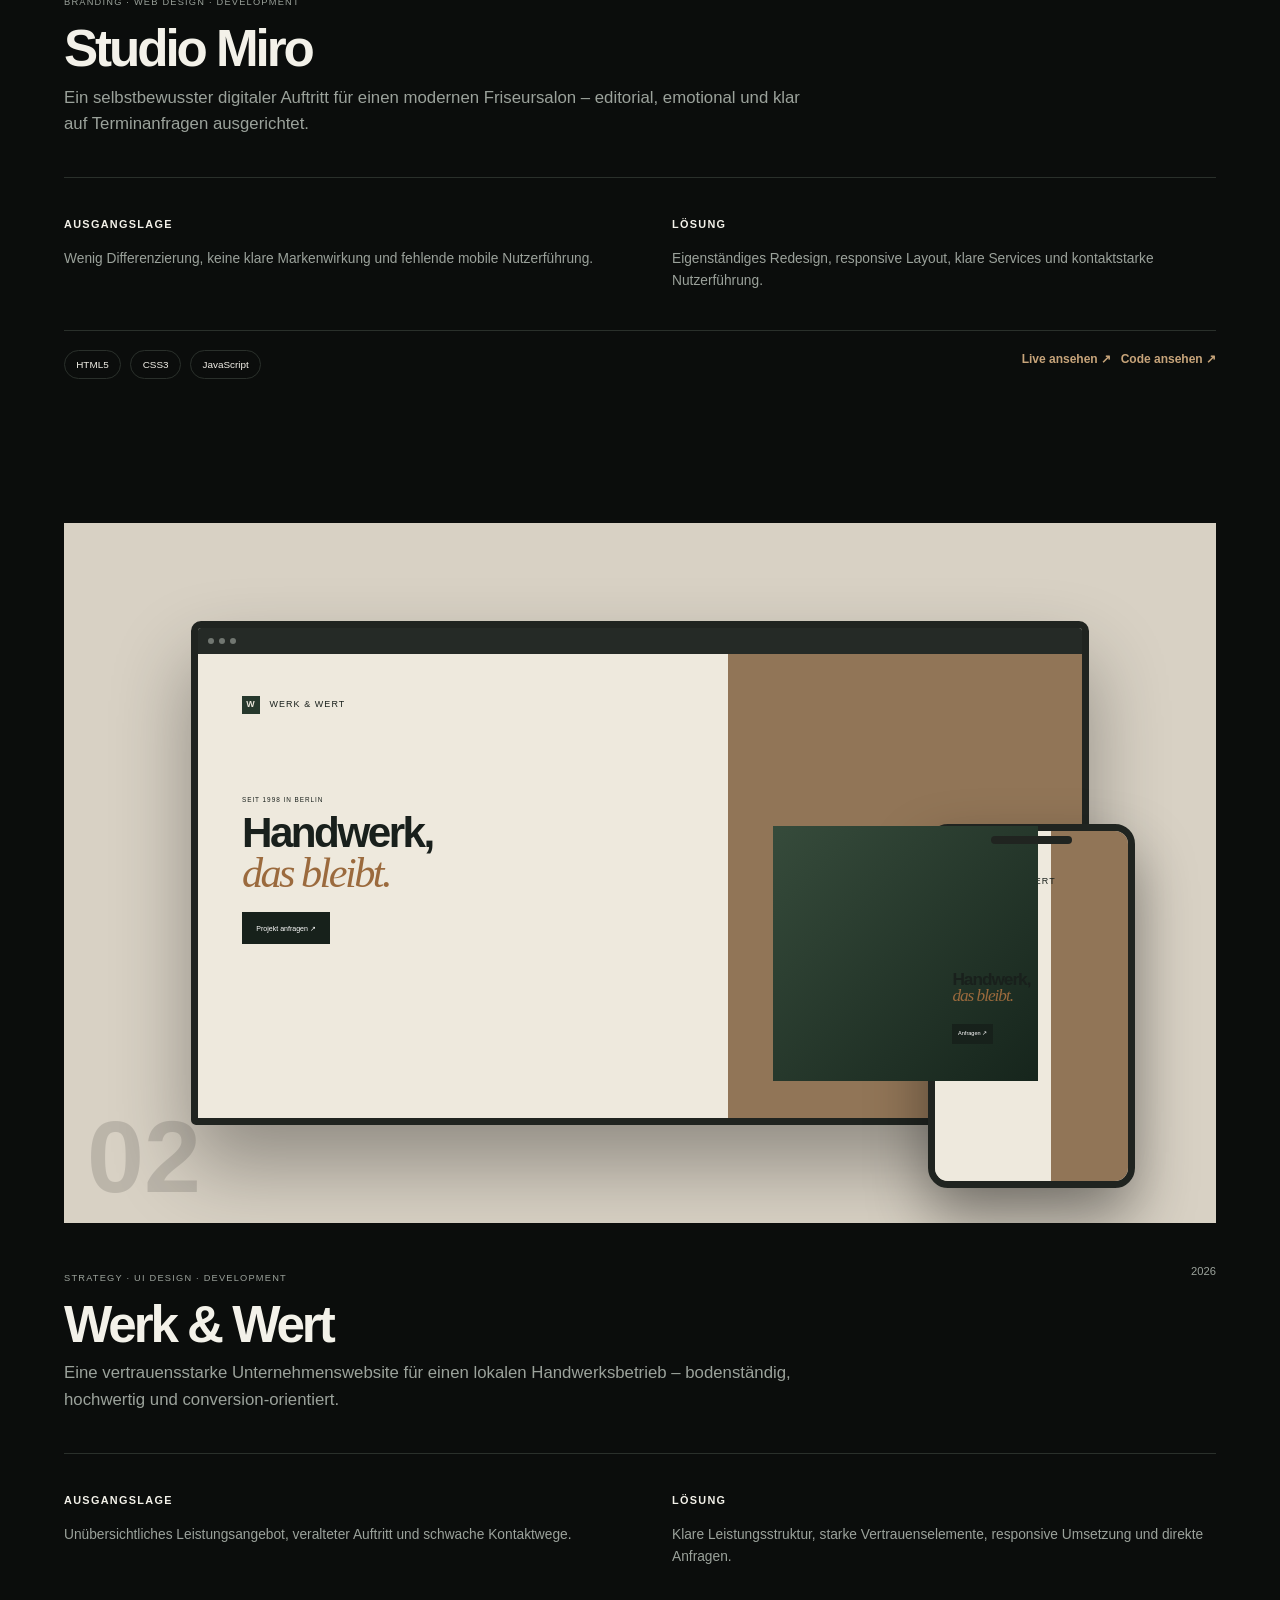
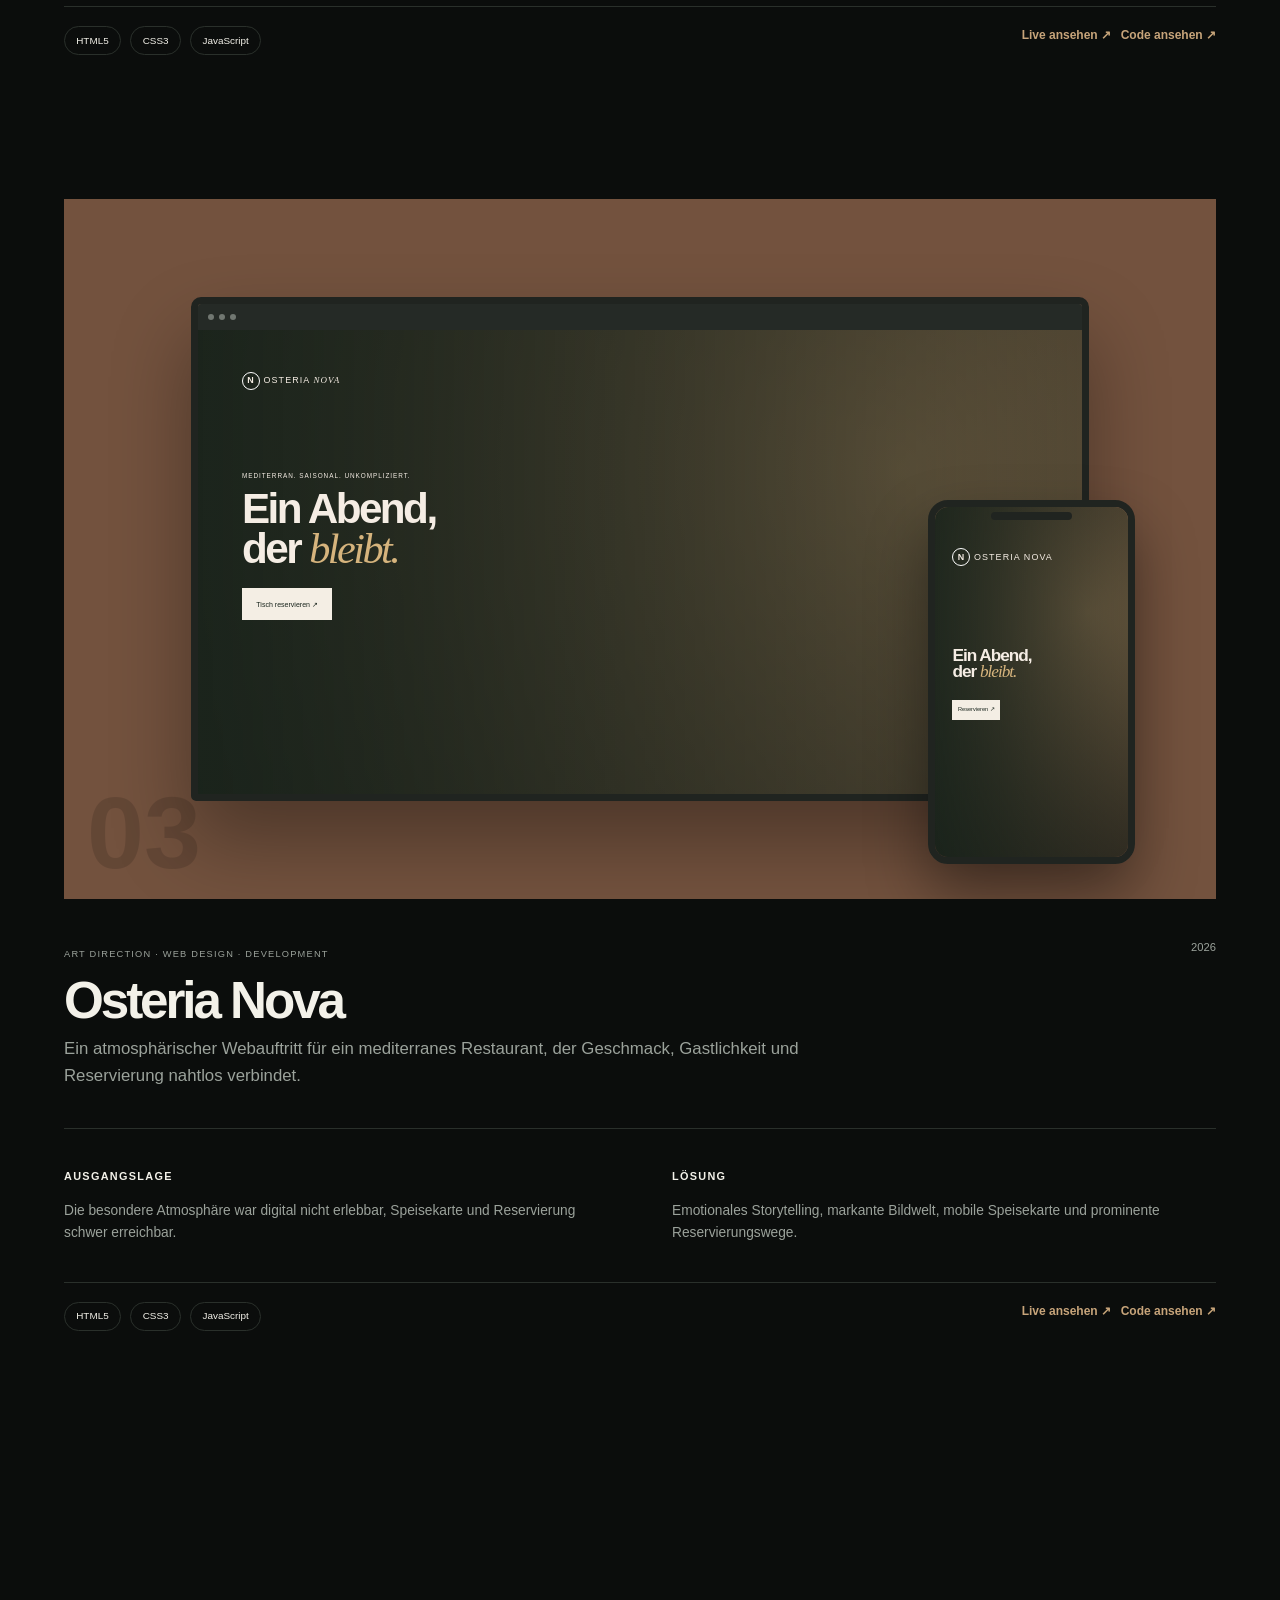
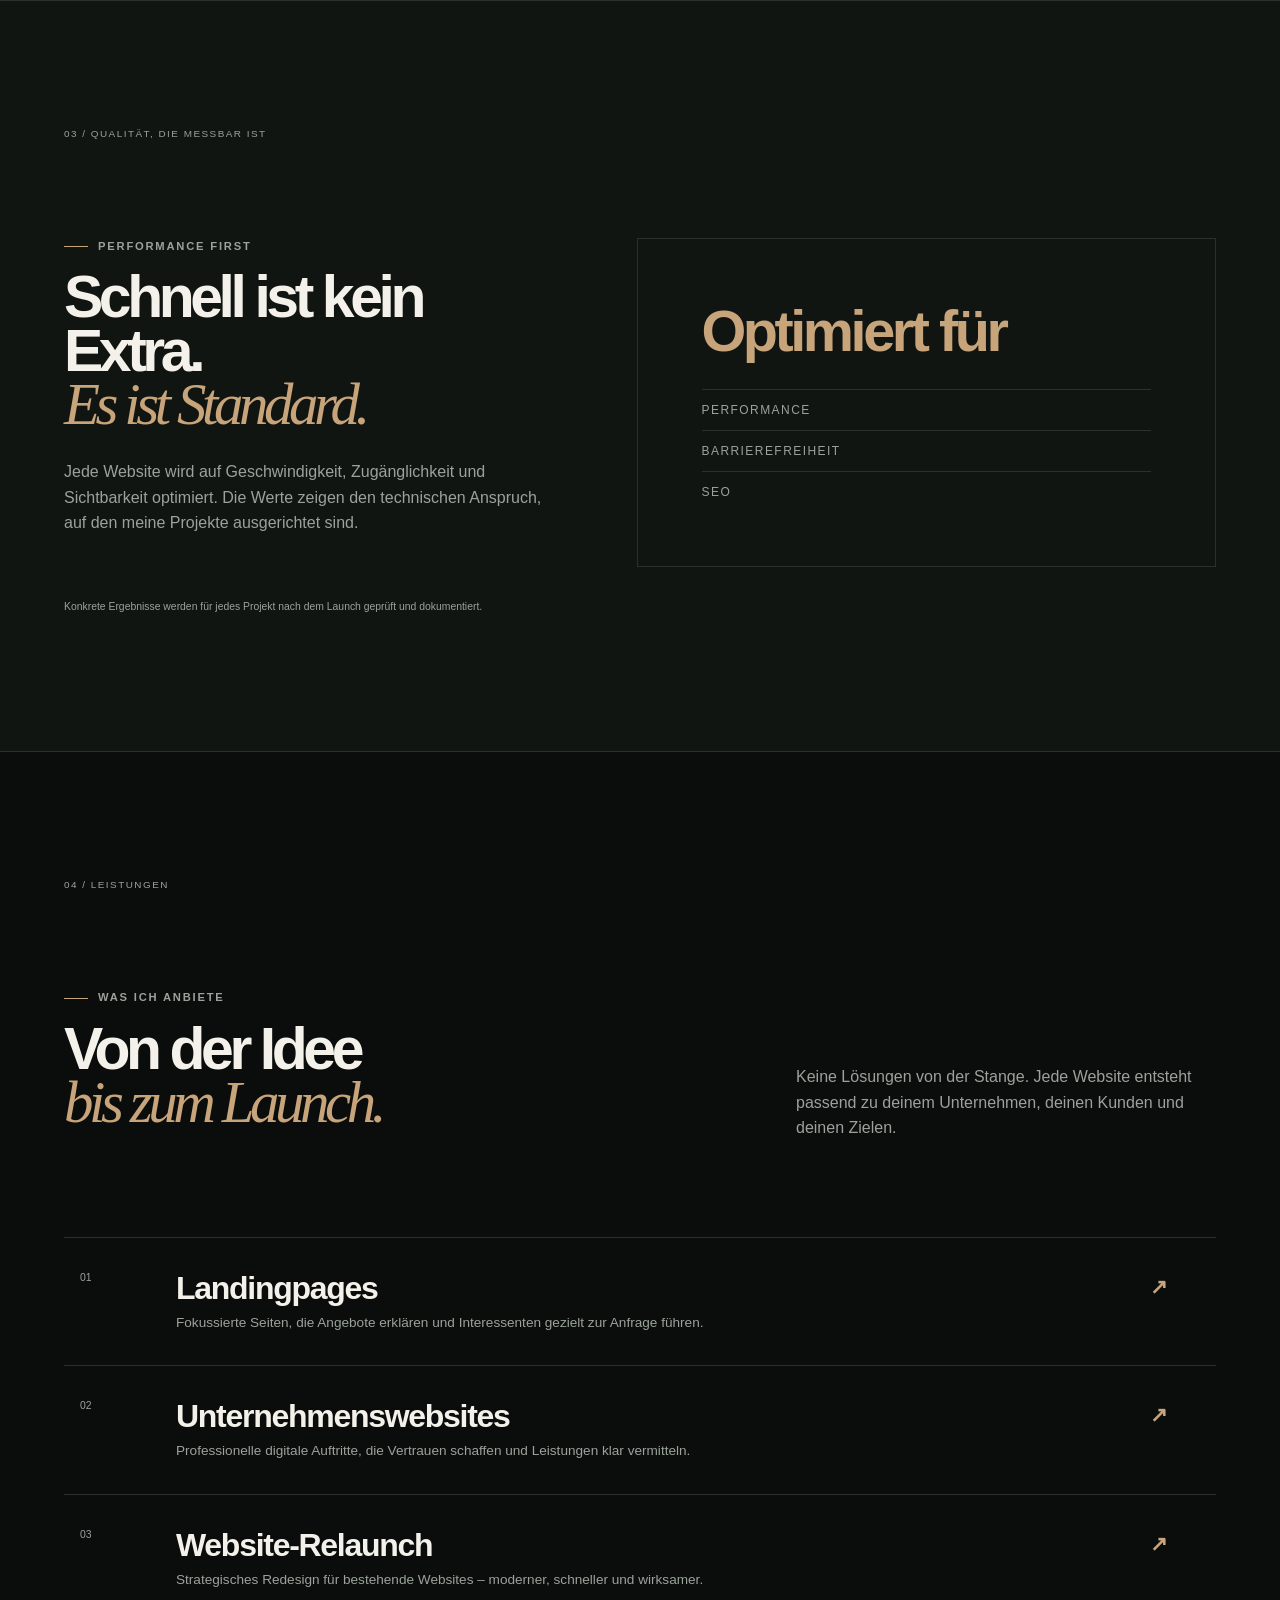
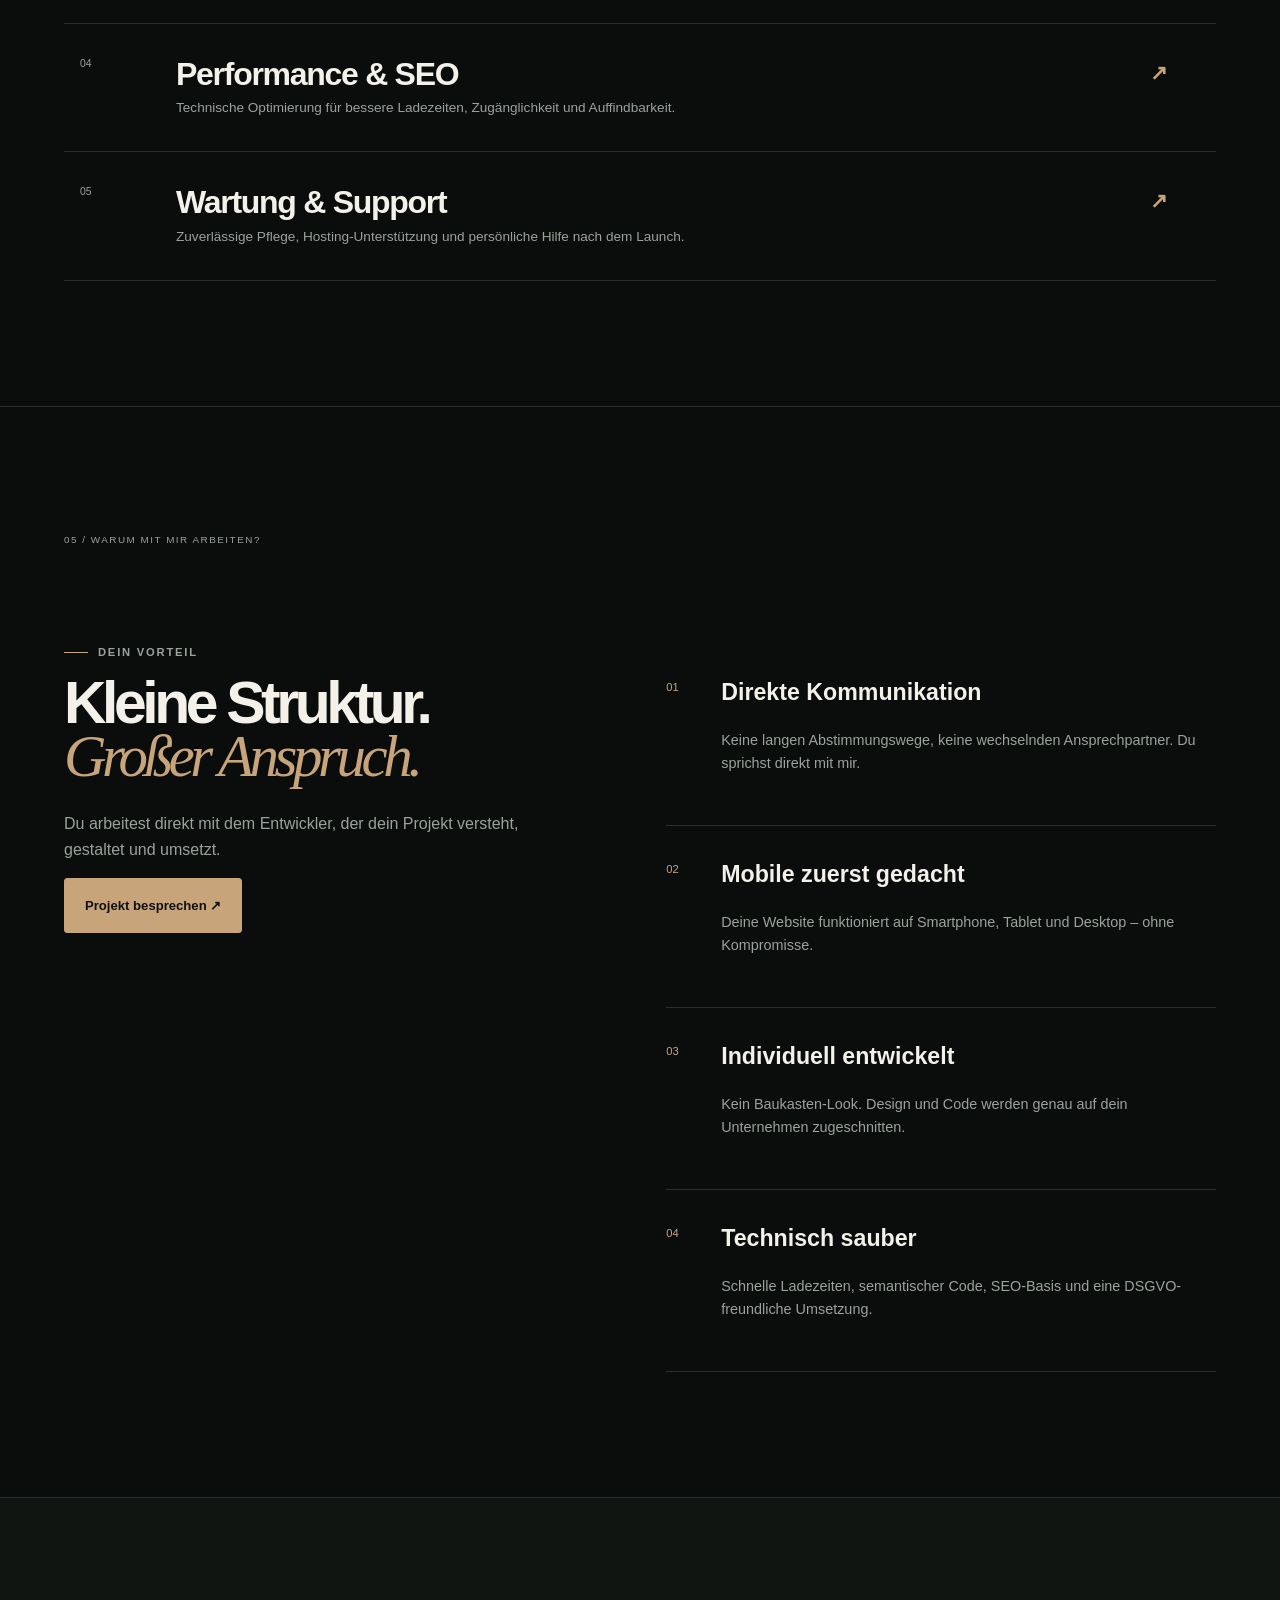
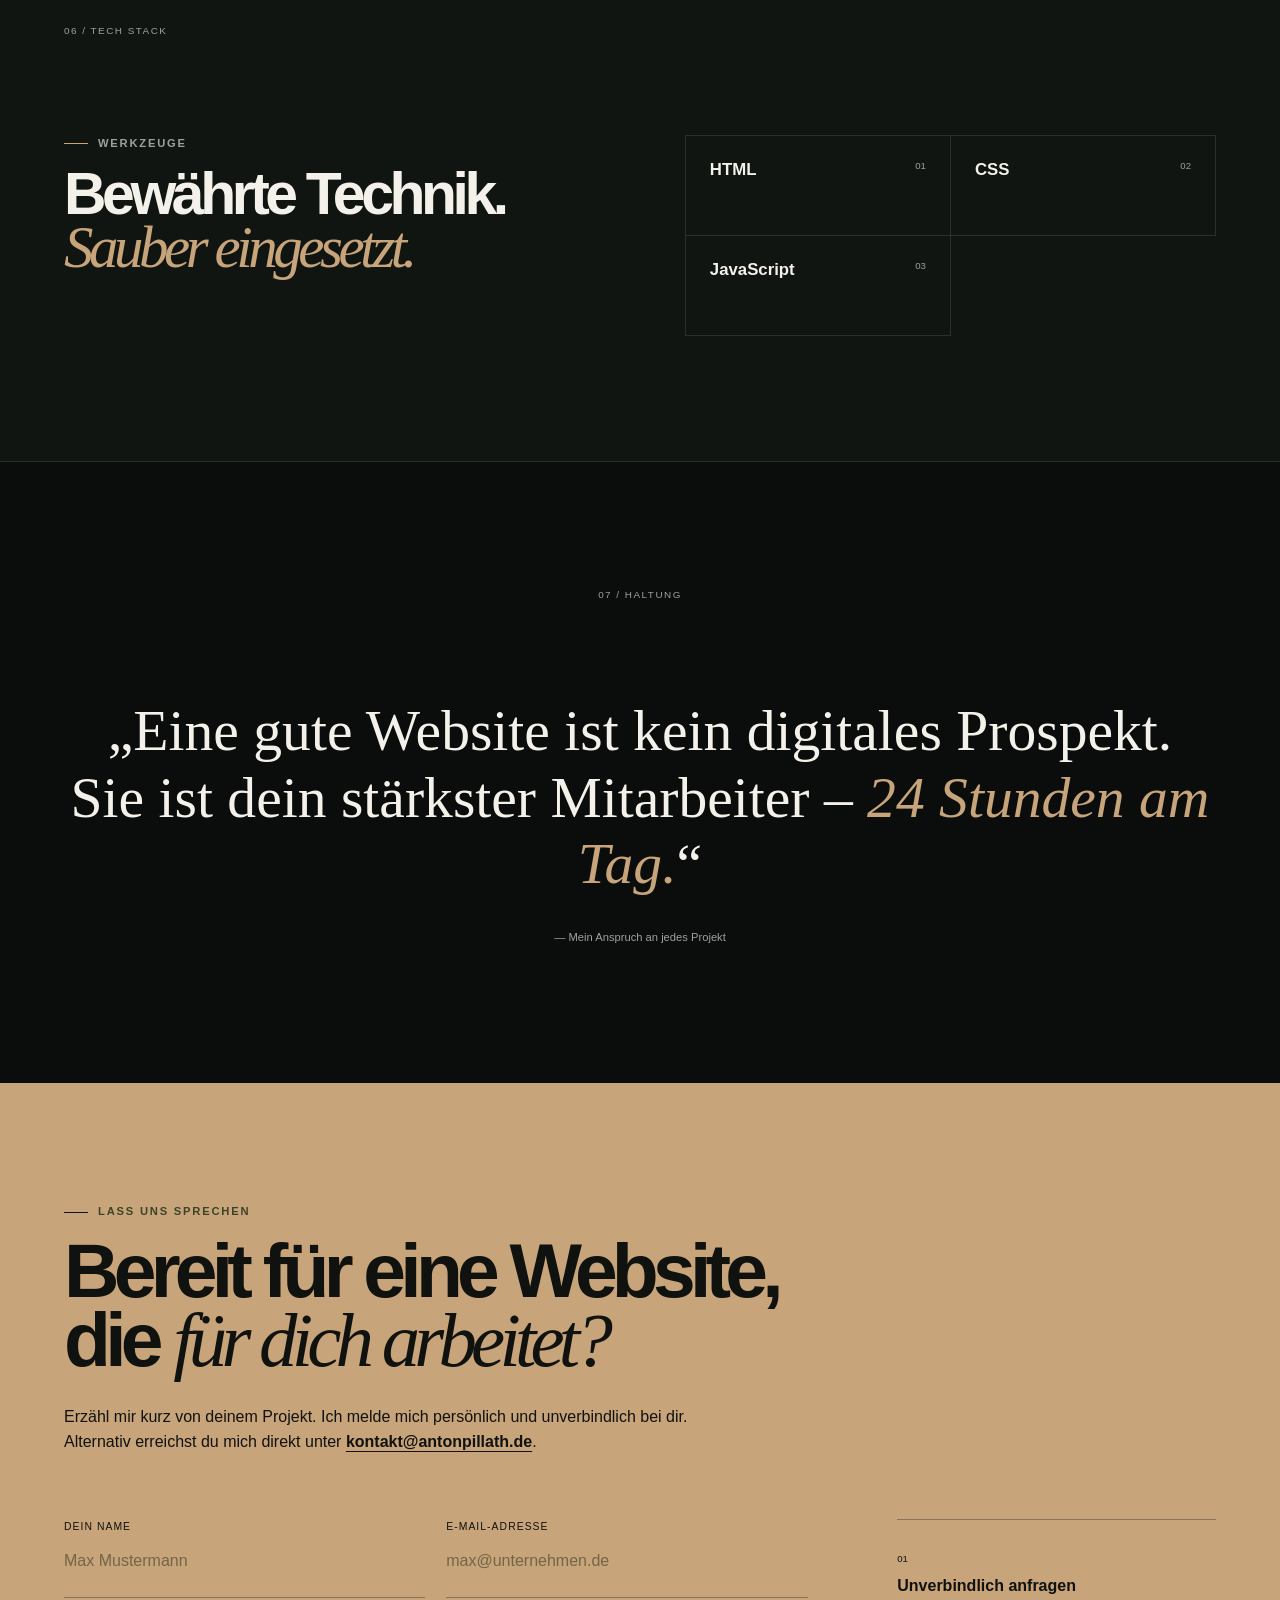
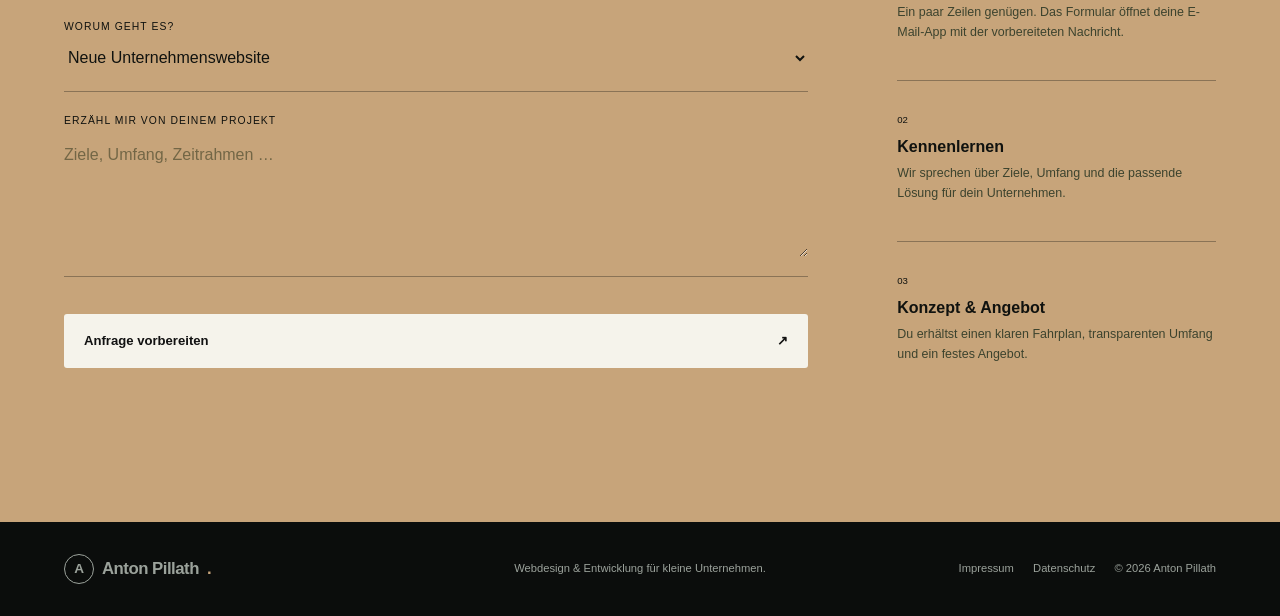
==== commit 9fcba68a: "Add structured data and canonical host redirect" ====
--- a/index.html
+++ b/index.html
@@ -18,6 +18,37 @@
   <meta name="twitter:title" content="Anton Pillath | Moderne Websites für Unternehmen">
   <meta name="twitter:description" content="Individuelles Webdesign und schnelle, responsive Websites für kleine und mittelständische Unternehmen.">
   <meta name="twitter:image" content="https://antonpillath.de/assets/social-preview.jpg">
+  <script type="application/ld+json">
+  {
+    "@context": "https://schema.org",
+    "@type": "Person",
+    "@id": "https://antonpillath.de/#person",
+    "name": "Anton Pillath",
+    "givenName": "Anton",
+    "familyName": "Pillath",
+    "url": "https://antonpillath.de/",
+    "image": "https://antonpillath.de/assets/social-preview.jpg",
+    "email": "mailto:kontakt@antonpillath.de",
+    "jobTitle": "Webdesigner und Webentwickler",
+    "address": {
+      "@type": "PostalAddress",
+      "streetAddress": "Noltestr. 51",
+      "postalCode": "32584",
+      "addressLocality": "Löhne",
+      "addressCountry": "DE"
+    },
+    "sameAs": [
+      "https://github.com/anthuon"
+    ],
+    "knowsAbout": [
+      "Webdesign",
+      "Webentwicklung",
+      "HTML",
+      "CSS",
+      "JavaScript"
+    ]
+  }
+  </script>
   <title>Anton Pillath | Moderne Websites für Unternehmen</title>
   <link rel="canonical" href="https://antonpillath.de/">
   <link rel="icon" href="/favicon.ico" sizes="any">
